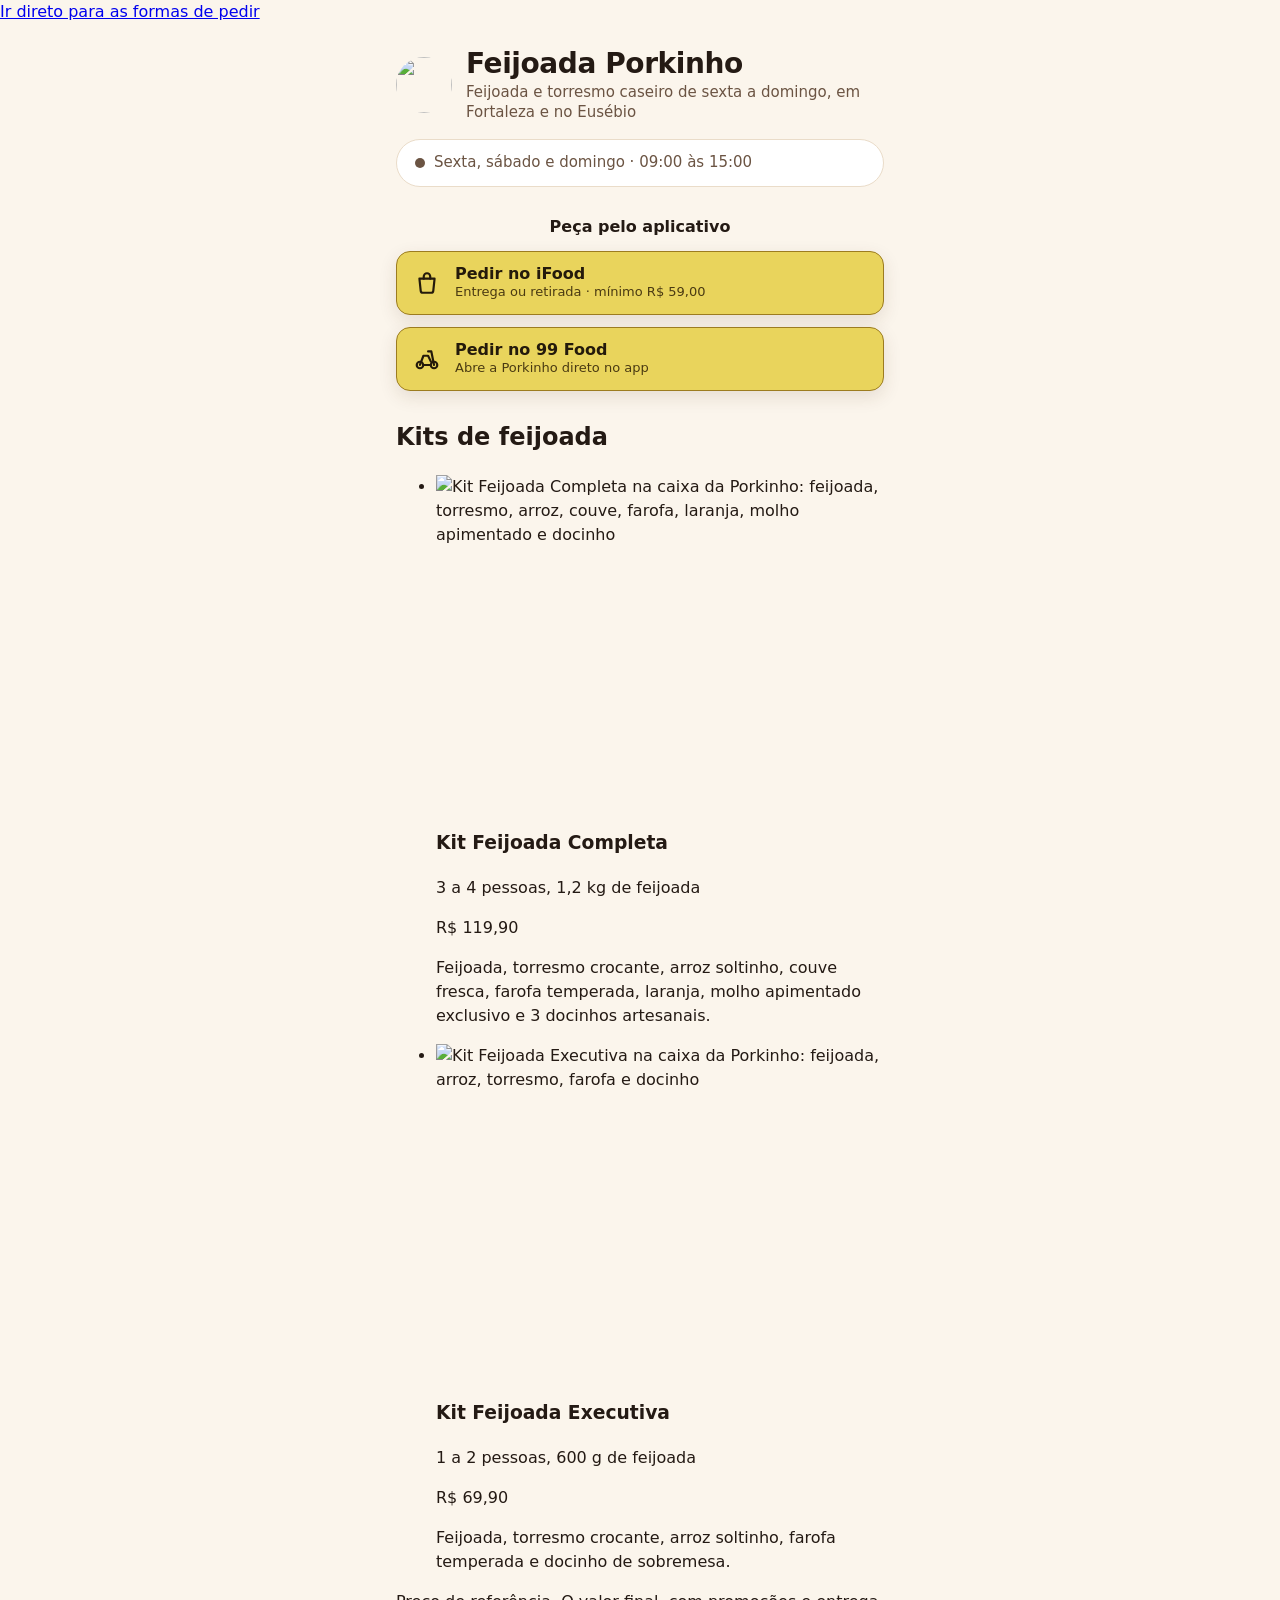
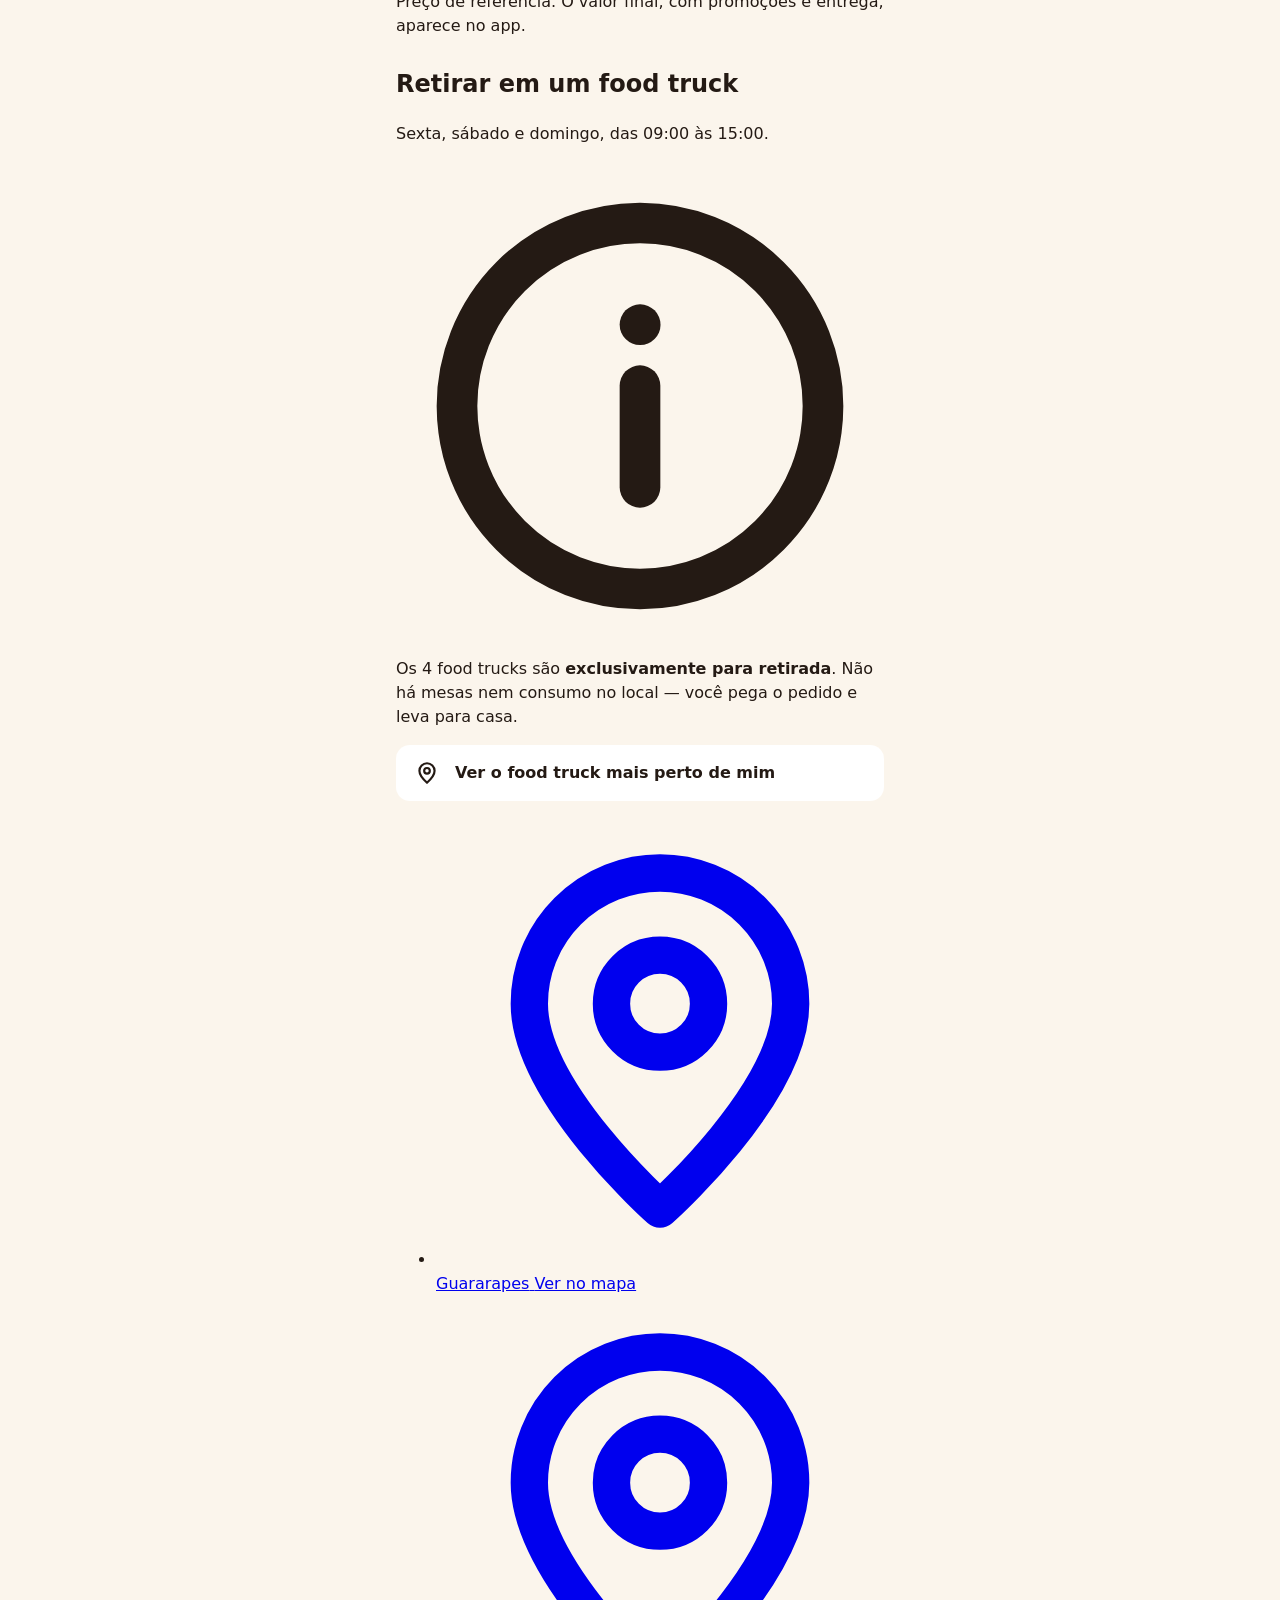
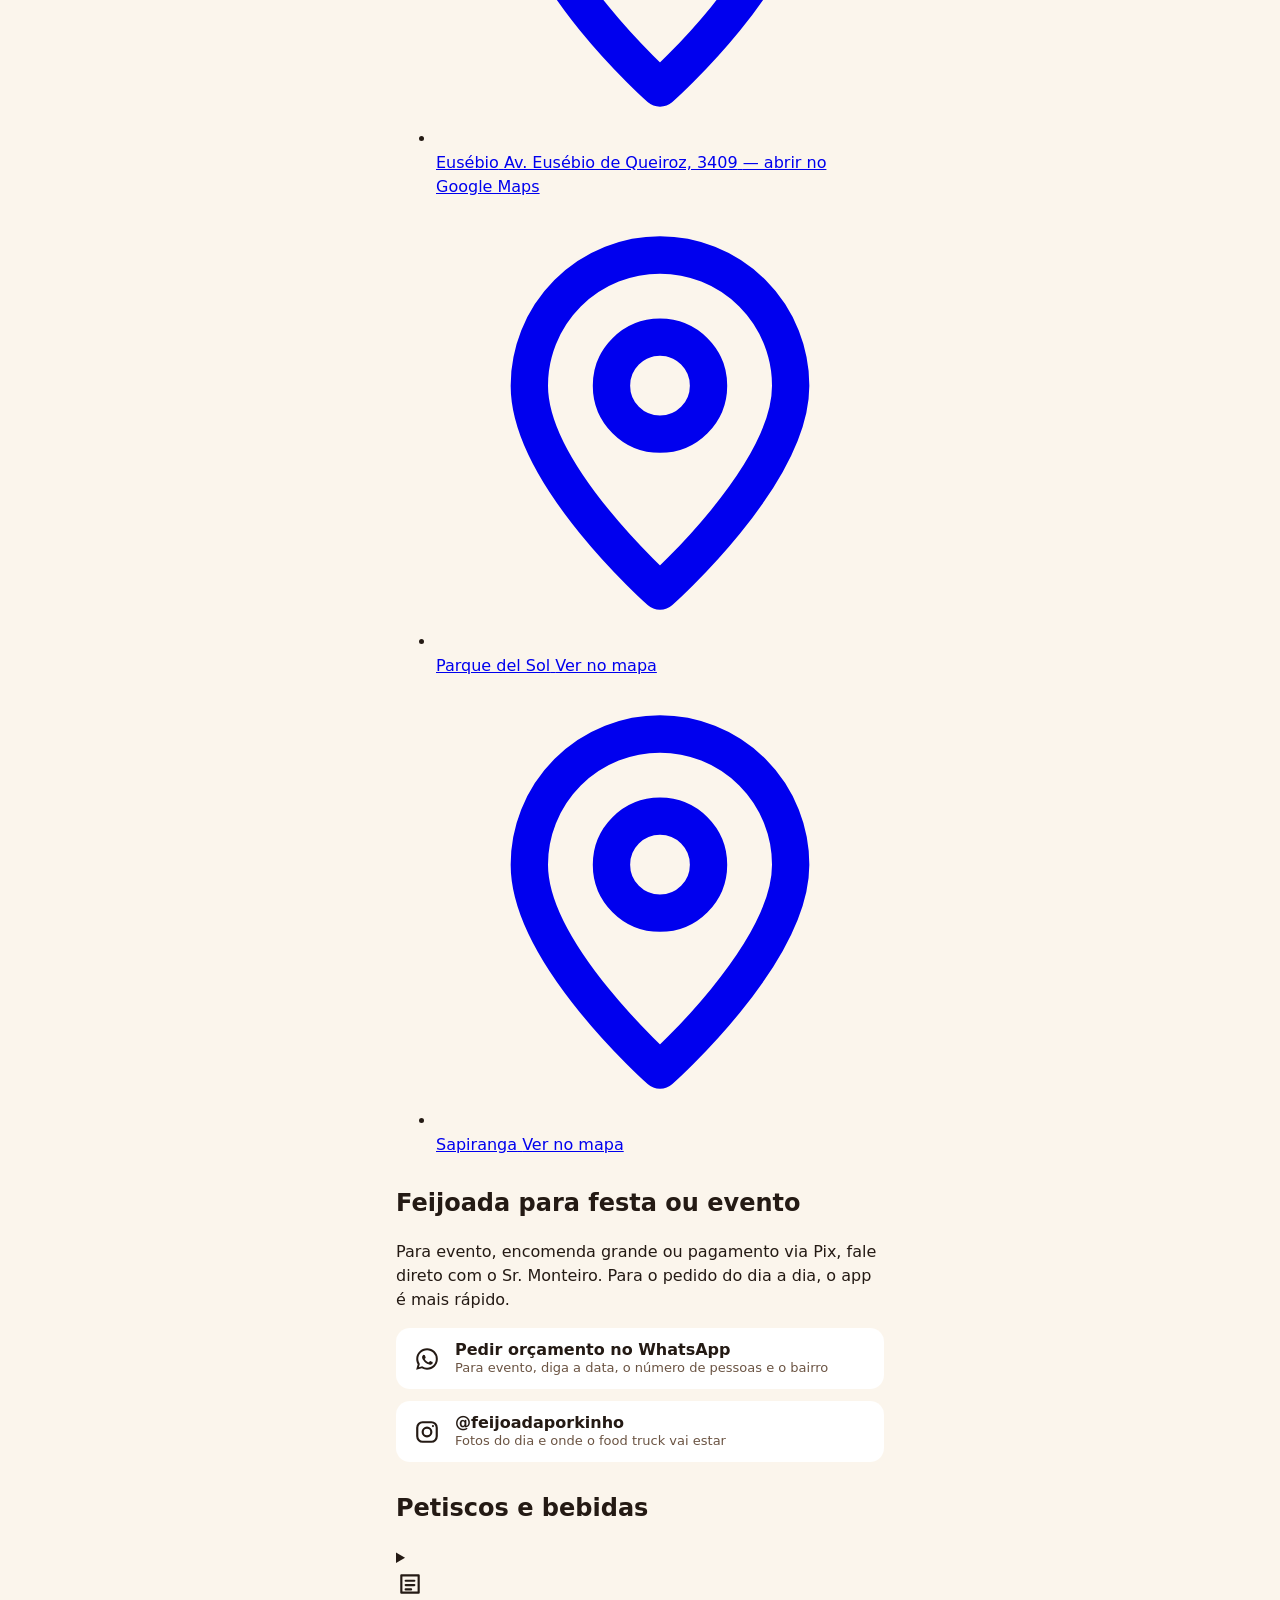
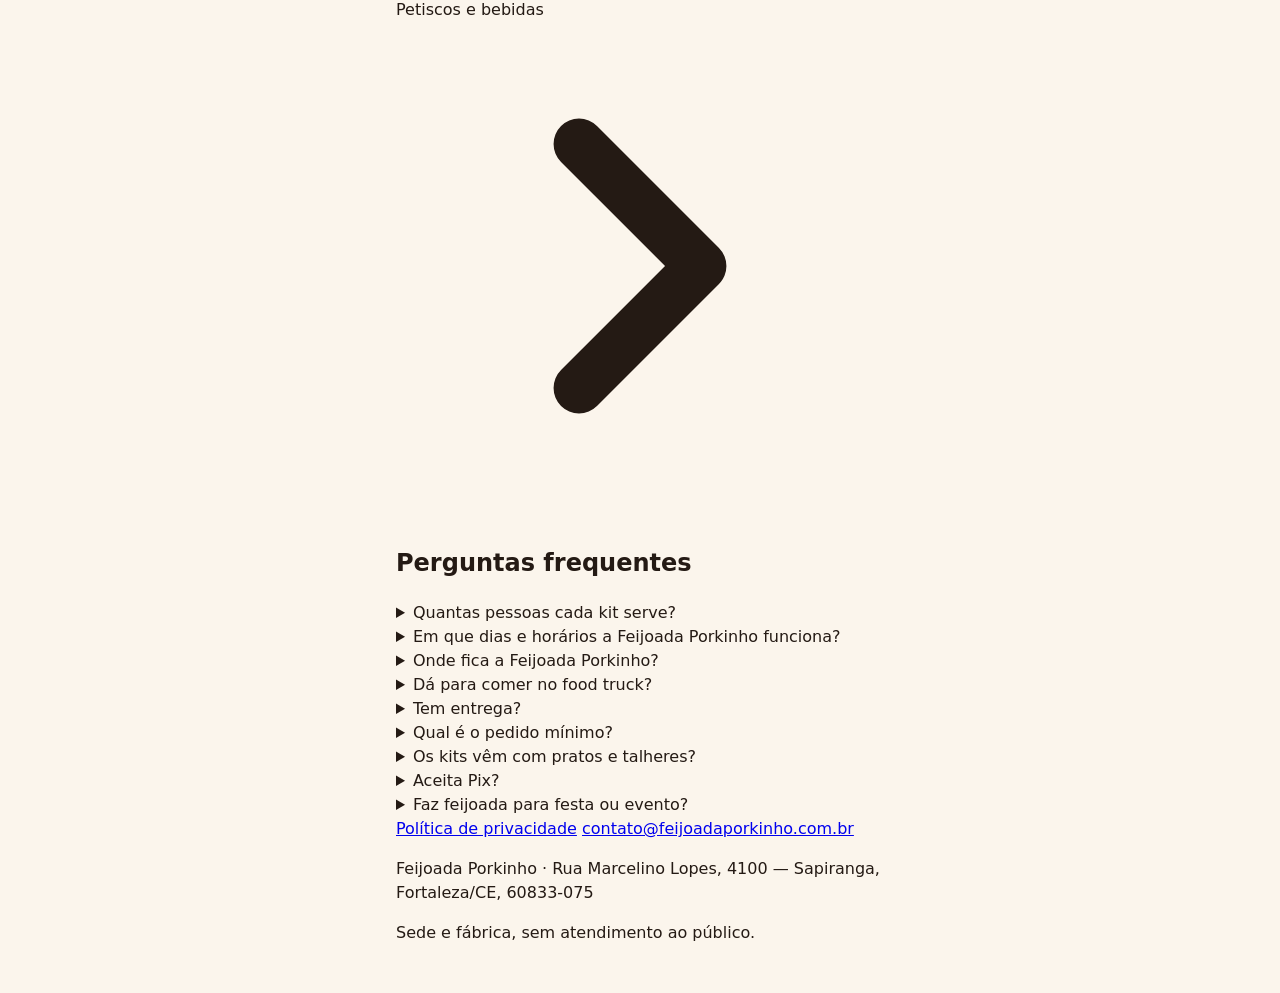
==== public/index.html @ 8faa8844 "Corrige os achados da auditoria de acessibilidade (WCAG 2.1 AA) Importantes - 4.1.3: o aviso da busc" ====
<!doctype html>
<html lang="pt-BR">
<head>
<meta charset="utf-8">
<meta name="viewport" content="width=device-width, initial-scale=1, viewport-fit=cover">
<title>Feijoada em Fortaleza e Eusébio | Feijoada Porkinho</title>
<meta name="description" content="Feijoada e torresmo caseiro de sexta a domingo em Fortaleza e no Eusébio. Kits para 1 a 4 pessoas no iFood e no 99 Food, ou para retirar em um dos 4 food trucks.">
<link rel="canonical" href="https://feijoadaporkinho.com.br/">
<meta name="theme-color" content="#1A120C" media="(prefers-color-scheme: dark)">
<meta name="theme-color" content="#FBF5EC" media="(prefers-color-scheme: light)">
<meta name="robots" content="index, follow, max-image-preview:large">

<meta property="og:type" content="website">
<meta property="og:site_name" content="Feijoada Porkinho">
<meta property="og:locale" content="pt_BR">
<meta property="og:url" content="https://feijoadaporkinho.com.br/">
<meta property="og:title" content="Feijoada Porkinho — feijoada e torresmo em Fortaleza">
<meta property="og:description" content="Peça no iFood ou no 99 Food, ou retire em um dos 4 food trucks. Sexta, sábado e domingo, das 09:00 às 15:00.">
<meta property="og:image" content="https://feijoadaporkinho.com.br/img/og-image.jpg?v=3">
<meta property="og:image:type" content="image/jpeg">
<meta property="og:image:width" content="1200">
<meta property="og:image:height" content="630">
<meta property="og:image:alt" content="Kit de feijoada completa da Feijoada Porkinho com torresmo, arroz, farofa e couve.">

<meta name="twitter:card" content="summary_large_image">
<meta name="twitter:title" content="Feijoada Porkinho — feijoada e torresmo em Fortaleza">
<meta name="twitter:description" content="Peça no iFood ou no 99 Food, ou retire em um dos 4 food trucks. Sexta, sábado e domingo, das 09:00 às 15:00.">
<meta name="twitter:image" content="https://feijoadaporkinho.com.br/img/og-image.jpg?v=3">
<meta name="twitter:image:alt" content="Kit de feijoada completa da Feijoada Porkinho.">

<link rel="icon" href="/favicon.ico?v=2" sizes="32x32">
<link rel="icon" href="/img/icon-192.png?v=2" type="image/png" sizes="192x192">
<link rel="apple-touch-icon" href="/img/apple-touch-icon.png?v=2">
<link rel="manifest" href="/site.webmanifest">

<link rel="preload" href="/fonts/outfit-latin-var.woff2?v=1" as="font" type="font/woff2" crossorigin>

<!-- CSS critico: tokens e primeira dobra. O resto vem em /css/style.css. -->
<style>
@font-face{font-family:'Outfit';src:url('/fonts/outfit-latin-var.woff2?v=1') format('woff2');font-weight:400 700;font-style:normal;font-display:swap;unicode-range:U+0000-00FF,U+0131,U+0152-0153,U+02BB-02BC,U+02C6,U+02DA,U+02DC,U+0304,U+0308,U+0329,U+2000-206F,U+20AC,U+2122,U+2191,U+2193,U+2212,U+2215,U+FEFF,U+FFFD}
:root{color-scheme:dark light;--fundo:#1A120C;--superficie:#2A1F18;--borda-suave:#3D2E23;--texto:#F5EDE3;--texto-2:#B8A594;--primaria:#E9D45C;--primaria-borda:transparent;--primaria-tinta:#241A0B;--primaria-apoio:#4A3A12;--raio:14px;--largura:520px;--sombra:0 6px 18px rgba(0,0,0,.38)}
@media(prefers-color-scheme:light){:root{--fundo:#FBF5EC;--superficie:#FFF;--borda-suave:#EADCC9;--texto:#241A14;--texto-2:#6B5443;--primaria-borda:#9C7C20;--sombra:0 6px 18px rgba(72,48,26,.12)}}
*,*::before,*::after{box-sizing:border-box}
body{margin:0;background:var(--fundo);color:var(--texto);font-family:'Outfit',system-ui,-apple-system,'Segoe UI',Roboto,sans-serif;font-size:16px;line-height:1.5;-webkit-font-smoothing:antialiased}
img{max-width:100%;height:auto;display:block}[hidden]{display:none!important}#btn-geo{display:none}html.js #btn-geo{display:flex}
.pagina{width:100%;max-width:var(--largura);margin:0 auto;padding:24px 16px calc(32px + env(safe-area-inset-bottom))}
.topo{display:grid;grid-template-columns:56px 1fr;column-gap:14px;align-items:center;text-align:left}.topo>picture{grid-row:1/span 2}.topo .status{grid-column:1/-1}
.topo__logo{width:56px;height:56px;margin:0;border-radius:50%;object-fit:contain}
.topo__titulo{margin:0;font-size:1.75rem;line-height:1.15;font-weight:700;letter-spacing:-.015em}
.topo__linha{margin:2px 0 0;color:var(--texto-2);font-size:.9375rem;line-height:1.35}
.status{display:flex;align-items:center;justify-content:flex-start;gap:9px;width:100%;margin:16px auto 0;padding:10px 18px;border:1px solid var(--borda-suave);border-radius:999px;background:var(--superficie);font-size:.9375rem;font-weight:700;text-align:left;min-height:48px}
.status--neutro{color:var(--texto-2);font-weight:400}
.status__ponto{width:10px;height:10px;flex:0 0 auto;border-radius:50%;background:var(--texto-2)}
.secao{margin-top:28px}
.cta-titulo{margin:0 0 12px;text-align:center;font-size:1rem;font-weight:700;color:var(--texto)}
.botao{display:flex;align-items:center;gap:14px;width:100%;min-height:56px;padding:11px 16px;margin-bottom:12px;border:1px solid transparent;border-radius:var(--raio);background:var(--superficie);color:var(--texto);font:inherit;text-align:left;text-decoration:none;cursor:pointer}
.botao__icone{flex:0 0 auto;width:28px;height:28px;display:grid;place-items:center}
.botao__icone svg{width:26px;height:26px;display:block}
.botao__texto{flex:1 1 auto;min-width:0}
.botao__rotulo{display:block;font-size:1rem;font-weight:700;line-height:1.25}
.botao__apoio{display:block;font-size:.8125rem;line-height:1.3;color:var(--texto-2)}
.botao--primario{background:var(--primaria);border-color:var(--primaria-borda);color:var(--primaria-tinta);box-shadow:var(--sombra);min-height:64px}.botao--primario .botao__apoio{color:var(--primaria-apoio)}
</style>
<link rel="stylesheet" href="/css/style.css?v=12">
<!-- Marca que ha JavaScript ANTES da primeira pintura. Sem isto, o botao
     de geolocalizacao so aparecia no DOMContentLoaded e empurrava a lista
     de pontos para baixo (layout shift). Liberado na CSP por hash, nao
     por 'unsafe-inline'. Mudou o script? recalcule o hash no README. -->
<script>document.documentElement.classList.add("js");</script>
</head>

<body>
<a class="pular" href="#comprar">Ir direto para as formas de pedir</a>

<div class="pagina">

  <header class="topo">
    <picture>
      <source srcset="/img/logo.webp?v=3" type="image/webp">
      <img class="topo__logo" src="/img/logo.png?v=3" width="56" height="56"
           alt="" fetchpriority="high" decoding="async">
    </picture>
    <h1 class="topo__titulo">Feijoada Porkinho</h1>
    <p class="topo__linha">Feijoada e torresmo caseiro de sexta a domingo, em Fortaleza e no Eusébio</p>

    <p class="status status--neutro" id="status" role="status" aria-live="polite">
      <span class="status__ponto" aria-hidden="true"></span>
      <span id="status-texto">Sexta, sábado e domingo · 09:00 às 15:00</span>
    </p>
  </header>

  <!-- 1. Marketplaces: os canais preferenciais. -->
  <main id="comprar" class="secao">
    <p class="cta-titulo" id="cta-titulo">Peça pelo aplicativo</p>

    <a class="botao botao--primario" href="/go/ifood"
       rel="nofollow noopener noreferrer">
      <span class="botao__icone" aria-hidden="true">
        <svg viewBox="0 0 24 24" fill="none" stroke="currentColor" stroke-width="2" stroke-linecap="round" stroke-linejoin="round"><path d="M5 8h14l-1.2 11.2A2 2 0 0 1 15.8 21H8.2a2 2 0 0 1-2-1.8L5 8Z"/><path d="M9 8V6a3 3 0 0 1 6 0v2"/></svg>
      </span>
      <span class="botao__texto">
        <span class="botao__rotulo">Pedir no iFood</span>
        <span class="botao__apoio">Entrega ou retirada · mínimo R$&nbsp;59,00</span>
      </span>
      <span class="botao__seta" aria-hidden="true">
        <svg viewBox="0 0 24 24" fill="none" stroke="currentColor" stroke-width="2.5" stroke-linecap="round" stroke-linejoin="round"><path d="m9 18 6-6-6-6"/></svg>
      </span>
    </a>

    <a class="botao botao--primario" href="/go/99food"
       rel="nofollow noopener noreferrer">
      <span class="botao__icone" aria-hidden="true">
        <svg viewBox="0 0 24 24" fill="none" stroke="currentColor" stroke-width="2" stroke-linecap="round" stroke-linejoin="round"><circle cx="5.5" cy="17.5" r="3"/><circle cx="18.5" cy="17.5" r="3"/><path d="M8.5 17.5h7"/><path d="m5.5 17.5 3.2-8.5H13l2.6 5.4"/><path d="M13 5h3l2.5 12.5"/></svg>
      </span>
      <span class="botao__texto">
        <span class="botao__rotulo">Pedir no 99 Food</span>
        <span class="botao__apoio">Abre a Porkinho direto no app</span>
      </span>
      <span class="botao__seta" aria-hidden="true">
        <svg viewBox="0 0 24 24" fill="none" stroke="currentColor" stroke-width="2.5" stroke-linecap="round" stroke-linejoin="round"><path d="m9 18 6-6-6-6"/></svg>
      </span>
    </a>

    <!-- Os kits sao o produto: ficam logo abaixo dos botoes dos apps, sempre
         visiveis. Precos de referencia — iguais no JSON-LD e no llms.txt
         (ver README). -->
    <section class="secao" id="kits" aria-labelledby="titulo-kits">
      <h2 class="secao__titulo" id="titulo-kits">Kits de feijoada</h2>
      <ul class="kits">
        <li class="kit">
          <picture>
            <source srcset="/img/kit-completa.webp?v=3" type="image/webp">
            <img class="kit__foto" src="/img/kit-completa.jpg?v=3" width="800" height="600"
                 alt="Kit Feijoada Completa na caixa da Porkinho: feijoada, torresmo, arroz, couve, farofa, laranja, molho apimentado e docinho"
                 decoding="async">
          </picture>
          <div class="kit__corpo">
            <h3 class="kit__nome">Kit Feijoada Completa</h3>
            <p class="kit__porcao">3 a 4 pessoas, 1,2 kg de feijoada</p>
            <p class="kit__preco">R$&nbsp;119,90</p>
            <p class="kit__descricao">Feijoada, torresmo crocante, arroz soltinho, couve fresca, farofa temperada, laranja, molho apimentado exclusivo e 3 docinhos artesanais.</p>
          </div>
        </li>
        <li class="kit">
          <picture>
            <source srcset="/img/kit-executiva.webp?v=3" type="image/webp">
            <img class="kit__foto" src="/img/kit-executiva.jpg?v=3" width="800" height="600"
                 alt="Kit Feijoada Executiva na caixa da Porkinho: feijoada, arroz, torresmo, farofa e docinho"
                 loading="lazy" decoding="async">
          </picture>
          <div class="kit__corpo">
            <h3 class="kit__nome">Kit Feijoada Executiva</h3>
            <p class="kit__porcao">1 a 2 pessoas, 600 g de feijoada</p>
            <p class="kit__preco">R$&nbsp;69,90</p>
            <p class="kit__descricao">Feijoada, torresmo crocante, arroz soltinho, farofa temperada e docinho de sobremesa.</p>
          </div>
        </li>
      </ul>
      <p class="kits__nota">Preço de referência. O valor final, com promoções e entrega, aparece no app.</p>
    </section>

    <!-- 2. Retirada nos food trucks. -->
    <section class="secao" aria-labelledby="titulo-retirada">
      <h2 class="secao__titulo" id="titulo-retirada">Retirar em um food truck</h2>
      <p class="secao__apoio">Sexta, sábado e domingo, das 09:00 às 15:00.</p>

      <p class="aviso-retirada">
        <svg viewBox="0 0 24 24" fill="none" stroke="currentColor" stroke-width="2" stroke-linecap="round" stroke-linejoin="round" aria-hidden="true"><circle cx="12" cy="12" r="9"/><path d="M12 11v5"/><path d="M12 8h.01"/></svg>
        <span>Os 4 food trucks são <strong>exclusivamente para retirada</strong>. Não há mesas nem consumo no local — você pega o pedido e leva para casa.</span>
      </p>

      <button type="button" class="botao botao--fantasma" id="btn-geo">
        <span class="botao__icone" aria-hidden="true">
          <svg viewBox="0 0 24 24" fill="none" stroke="currentColor" stroke-width="2" stroke-linecap="round" stroke-linejoin="round"><path d="M12 21s7-6.2 7-11a7 7 0 1 0-14 0c0 4.8 7 11 7 11Z"/><circle cx="12" cy="10" r="2.6"/></svg>
        </span>
        <span class="botao__texto"><span class="botao__rotulo" data-rotulo>Ver o food truck mais perto de mim</span></span>
      </button>
      <p class="geo-aviso" id="geo-aviso" role="status"></p>

      <ul class="pontos" id="pontos">
        <li data-ponto="guararapes" id="ponto-guararapes">
          <a class="ponto" href="/go/ponto/guararapes" rel="nofollow noopener noreferrer">
            <span class="ponto__pino" aria-hidden="true">
              <svg viewBox="0 0 24 24" fill="none" stroke="currentColor" stroke-width="2" stroke-linecap="round" stroke-linejoin="round"><path d="M12 21s7-6.2 7-11a7 7 0 1 0-14 0c0 4.8 7 11 7 11Z"/><circle cx="12" cy="10" r="2.6"/></svg>
            </span>
            <span class="ponto__corpo">
              <span class="ponto__nome">Guararapes</span>
              <span class="ponto__detalhe">Ver no mapa</span>
              <span class="ponto__distancia" data-distancia hidden></span>
            </span>
            <span class="selo" data-selo-proximo hidden>Mais perto</span>
          </a>
        </li>
        <li data-ponto="eusebio" id="ponto-eusebio">
          <a class="ponto" href="/go/ponto/eusebio" rel="nofollow noopener noreferrer">
            <span class="ponto__pino" aria-hidden="true">
              <svg viewBox="0 0 24 24" fill="none" stroke="currentColor" stroke-width="2" stroke-linecap="round" stroke-linejoin="round"><path d="M12 21s7-6.2 7-11a7 7 0 1 0-14 0c0 4.8 7 11 7 11Z"/><circle cx="12" cy="10" r="2.6"/></svg>
            </span>
            <span class="ponto__corpo">
              <span class="ponto__nome">Eusébio</span>
              <span class="ponto__detalhe">Av. Eusébio de Queiroz, 3409</span>
              <span class="ponto__distancia" data-distancia hidden></span>
              <span class="visualmente-oculto">— abrir no Google Maps</span>
            </span>
            <span class="selo" data-selo-proximo hidden>Mais perto</span>
          </a>
        </li>
        <li data-ponto="parque-del-sol" id="ponto-parque-del-sol">
          <a class="ponto" href="/go/ponto/parque-del-sol" rel="nofollow noopener noreferrer">
            <span class="ponto__pino" aria-hidden="true">
              <svg viewBox="0 0 24 24" fill="none" stroke="currentColor" stroke-width="2" stroke-linecap="round" stroke-linejoin="round"><path d="M12 21s7-6.2 7-11a7 7 0 1 0-14 0c0 4.8 7 11 7 11Z"/><circle cx="12" cy="10" r="2.6"/></svg>
            </span>
            <span class="ponto__corpo">
              <span class="ponto__nome">Parque del Sol</span>
              <span class="ponto__detalhe">Ver no mapa</span>
              <span class="ponto__distancia" data-distancia hidden></span>
            </span>
            <span class="selo" data-selo-proximo hidden>Mais perto</span>
          </a>
        </li>
        <li data-ponto="sapiranga" id="ponto-sapiranga">
          <a class="ponto" href="/go/ponto/sapiranga" rel="nofollow noopener noreferrer">
            <span class="ponto__pino" aria-hidden="true">
              <svg viewBox="0 0 24 24" fill="none" stroke="currentColor" stroke-width="2" stroke-linecap="round" stroke-linejoin="round"><path d="M12 21s7-6.2 7-11a7 7 0 1 0-14 0c0 4.8 7 11 7 11Z"/><circle cx="12" cy="10" r="2.6"/></svg>
            </span>
            <span class="ponto__corpo">
              <span class="ponto__nome">Sapiranga</span>
              <span class="ponto__detalhe">Ver no mapa</span>
              <span class="ponto__distancia" data-distancia hidden></span>
            </span>
            <span class="selo" data-selo-proximo hidden>Mais perto</span>
          </a>
        </li>
      </ul>
    </section>

    <!-- 3. WhatsApp: evento, encomenda grande ou Pix. A mensagem ja abre
         preenchida (ver o destino de /go/whatsapp no src/worker.js). -->
    <section class="secao" id="encomenda" aria-labelledby="titulo-whatsapp">
      <h2 class="secao__titulo" id="titulo-whatsapp">Feijoada para festa ou evento</h2>
      <p class="secao__apoio">Para evento, encomenda grande ou pagamento via Pix, fale direto com o Sr. Monteiro. Para o pedido do dia a dia, o app é mais rápido.</p>

      <a class="botao botao--secundario botao--whatsapp" href="/go/whatsapp"
         rel="nofollow noopener noreferrer">
        <span class="botao__icone" aria-hidden="true">
          <svg viewBox="0 0 24 24" fill="currentColor"><path d="M12.04 2c-5.5 0-9.96 4.46-9.96 9.96 0 1.76.46 3.48 1.34 5L2 22l5.17-1.35a9.94 9.94 0 0 0 4.87 1.26h.01c5.5 0 9.96-4.46 9.96-9.96 0-2.66-1.04-5.16-2.92-7.04A9.9 9.9 0 0 0 12.04 2Zm0 1.86c2.17 0 4.2.84 5.73 2.38a8.05 8.05 0 0 1 2.37 5.72c0 4.47-3.63 8.1-8.1 8.1a8.1 8.1 0 0 1-4.13-1.13l-.3-.18-3.07.8.82-2.99-.19-.31a8.06 8.06 0 0 1-1.24-4.29c0-4.47 3.64-8.1 8.11-8.1Zm-3.1 4.3c-.16 0-.42.06-.64.3-.22.24-.85.83-.85 2.02s.87 2.34 1 2.5c.12.17 1.68 2.66 4.12 3.62 2.03.8 2.45.64 2.89.6.44-.04 1.42-.58 1.62-1.14.2-.56.2-1.04.14-1.14-.06-.1-.22-.16-.46-.28-.24-.12-1.42-.7-1.64-.78-.22-.08-.38-.12-.54.12-.16.24-.62.78-.76.94-.14.16-.28.18-.52.06-.24-.12-1.01-.37-1.93-1.19-.71-.64-1.19-1.42-1.33-1.66-.14-.24-.01-.37.1-.49.11-.11.24-.28.36-.42.12-.14.16-.24.24-.4.08-.16.04-.3-.02-.42-.06-.12-.54-1.3-.74-1.78-.19-.46-.39-.4-.54-.41h-.46Z"/></svg>
        </span>
        <span class="botao__texto">
          <span class="botao__rotulo">Pedir orçamento no WhatsApp</span>
          <span class="botao__apoio">Para evento, diga a data, o número de pessoas e o bairro</span>
        </span>
        <span class="botao__seta" aria-hidden="true">
          <svg viewBox="0 0 24 24" fill="none" stroke="currentColor" stroke-width="2.5" stroke-linecap="round" stroke-linejoin="round"><path d="m9 18 6-6-6-6"/></svg>
        </span>
      </a>

      <a class="botao botao--secundario" href="/go/instagram"
         rel="nofollow noopener noreferrer">
        <span class="botao__icone" aria-hidden="true">
          <svg viewBox="0 0 24 24" fill="none" stroke="currentColor" stroke-width="2" stroke-linecap="round" stroke-linejoin="round"><rect x="3" y="3" width="18" height="18" rx="5"/><circle cx="12" cy="12" r="4"/><path d="M17.5 6.5h.01"/></svg>
        </span>
        <span class="botao__texto">
          <span class="botao__rotulo">@feijoadaporkinho</span>
          <span class="botao__apoio">Fotos do dia e onde o food truck vai estar</span>
        </span>
        <span class="botao__seta" aria-hidden="true">
          <svg viewBox="0 0 24 24" fill="none" stroke="currentColor" stroke-width="2.5" stroke-linecap="round" stroke-linejoin="round"><path d="m9 18 6-6-6-6"/></svg>
        </span>
      </a>
    </section>

    <!-- 4. Petiscos e bebidas. Recolhido no mobile, aberto no desktop via JS.
         Os kits ficam fora, na secao #kits. -->
    <section class="secao" aria-labelledby="titulo-cardapio">
      <h2 class="visualmente-oculto" id="titulo-cardapio">Petiscos e bebidas</h2>
      <details class="cardapio" id="cardapio">
        <summary class="cardapio__resumo">
          <span class="botao__icone" aria-hidden="true">
            <svg viewBox="0 0 24 24" fill="none" stroke="currentColor" stroke-width="2" stroke-linecap="round" stroke-linejoin="round"><path d="M4 4h16v16H4z"/><path d="M8 9h8"/><path d="M8 13h8"/><path d="M8 17h5"/></svg>
          </span>
          <span>Petiscos e bebidas</span>
          <span class="botao__seta" aria-hidden="true">
            <svg viewBox="0 0 24 24" fill="none" stroke="currentColor" stroke-width="2.5" stroke-linecap="round" stroke-linejoin="round"><path d="m9 18 6-6-6-6"/></svg>
          </span>
        </summary>

        <div class="cardapio__corpo">
          <ul class="itens">


            <li class="item">
              <div class="item__corpo">
                <div class="item__cabeca">
                  <span class="item__nome">Bolinha de Feijoada</span>
                  <span class="item__preco">R$&nbsp;24,90</span>
                </div>
                <span class="item__porcao">12 unidades</span>
                <p class="item__descricao">Petisco crocante por fora, recheado de feijoada.</p>
              </div>
            </li>

            <li class="item">
              <div class="item__corpo">
                <div class="item__cabeca">
                  <span class="item__nome">Porção de Torresmo Caseiro</span>
                  <span class="item__preco">R$&nbsp;14,90</span>
                </div>
                <span class="item__porcao">80 g</span>
                <p class="item__descricao">Frito até ficar sequinho.</p>
              </div>
            </li>

            <li class="item">
              <div class="item__corpo">
                <div class="item__cabeca">
                  <span class="item__nome">Coca-Cola garrafa</span>
                  <span class="item__preco">R$&nbsp;19,90</span>
                </div>
                <span class="item__porcao">2 litros</span>
              </div>
            </li>

            <li class="item">
              <div class="item__corpo">
                <div class="item__cabeca">
                  <span class="item__nome">Coca-Cola lata</span>
                  <span class="item__preco">R$&nbsp;8,90</span>
                </div>
                <span class="item__porcao">350 ml</span>
              </div>
            </li>
          </ul>

          <p class="nota">O valor final, com promoções e entrega, aparece no app.</p>
          <p class="nota">Os kits <strong>não acompanham pratos nem talheres descartáveis</strong>. Pedido mínimo no iFood: R$&nbsp;59,00.</p>

          <div class="cardapio__acoes">
            <a class="botao botao--primario" href="/go/ifood"
               rel="nofollow noopener noreferrer">
              <span class="botao__icone" aria-hidden="true">
                <svg viewBox="0 0 24 24" fill="none" stroke="currentColor" stroke-width="2" stroke-linecap="round" stroke-linejoin="round"><path d="M5 8h14l-1.2 11.2A2 2 0 0 1 15.8 21H8.2a2 2 0 0 1-2-1.8L5 8Z"/><path d="M9 8V6a3 3 0 0 1 6 0v2"/></svg>
              </span>
              <span class="botao__texto"><span class="botao__rotulo">Pedir no iFood</span></span>
              <span class="botao__seta" aria-hidden="true">
                <svg viewBox="0 0 24 24" fill="none" stroke="currentColor" stroke-width="2.5" stroke-linecap="round" stroke-linejoin="round"><path d="m9 18 6-6-6-6"/></svg>
              </span>
            </a>
            <a class="botao botao--primario" href="/go/99food"
               rel="nofollow noopener noreferrer">
              <span class="botao__icone" aria-hidden="true">
                <svg viewBox="0 0 24 24" fill="none" stroke="currentColor" stroke-width="2" stroke-linecap="round" stroke-linejoin="round"><circle cx="5.5" cy="17.5" r="3"/><circle cx="18.5" cy="17.5" r="3"/><path d="M8.5 17.5h7"/><path d="m5.5 17.5 3.2-8.5H13l2.6 5.4"/><path d="M13 5h3l2.5 12.5"/></svg>
              </span>
              <span class="botao__texto"><span class="botao__rotulo">Pedir no 99 Food</span></span>
              <span class="botao__seta" aria-hidden="true">
                <svg viewBox="0 0 24 24" fill="none" stroke="currentColor" stroke-width="2.5" stroke-linecap="round" stroke-linejoin="round"><path d="m9 18 6-6-6-6"/></svg>
              </span>
            </a>
          </div>
        </div>
      </details>
    </section>

    <!-- 5. Perguntas frequentes. O texto e o mesmo do FAQPage no JSON-LD:
         mudou aqui, mude la (ver README). -->
    <section class="secao" id="perguntas" aria-labelledby="titulo-perguntas">
      <h2 class="secao__titulo" id="titulo-perguntas">Perguntas frequentes</h2>
      <div class="perguntas">
        <details class="pergunta">
          <summary class="pergunta__titulo">Quantas pessoas cada kit serve?</summary>
          <p class="pergunta__resposta">O Kit Feijoada Executiva, com 600 g de feijoada, serve de 1 a 2 pessoas. O Kit Feijoada Completa, com 1,2 kg, serve de 3 a 4 pessoas.</p>
        </details>
        <details class="pergunta">
          <summary class="pergunta__titulo">Em que dias e horários a Feijoada Porkinho funciona?</summary>
          <p class="pergunta__resposta">Sexta, sábado e domingo, das 09:00 às 15:00, no horário de Fortaleza. Os pedidos pelo iFood e pelo 99 Food e a retirada nos food trucks seguem esse horário.</p>
        </details>
        <details class="pergunta">
          <summary class="pergunta__titulo">Onde fica a Feijoada Porkinho?</summary>
          <p class="pergunta__resposta">São 4 food trucks de retirada: Guararapes, Parque del Sol e Sapiranga, em Fortaleza, e Av. Eusébio de Queiroz, 3409, no Eusébio. O endereço da Rua Marcelino Lopes é da fábrica e não atende ao público.</p>
        </details>
        <details class="pergunta">
          <summary class="pergunta__titulo">Dá para comer no food truck?</summary>
          <p class="pergunta__resposta">Não. Os food trucks são exclusivamente para retirada: não há mesas nem consumo no local.</p>
        </details>
        <details class="pergunta">
          <summary class="pergunta__titulo">Tem entrega?</summary>
          <p class="pergunta__resposta">Sim, pelo iFood e pelo 99 Food. A área e a taxa de entrega aparecem no app, de acordo com o seu endereço.</p>
        </details>
        <details class="pergunta">
          <summary class="pergunta__titulo">Qual é o pedido mínimo?</summary>
          <p class="pergunta__resposta">R$&nbsp;59,00 no iFood.</p>
        </details>
        <details class="pergunta">
          <summary class="pergunta__titulo">Os kits vêm com pratos e talheres?</summary>
          <p class="pergunta__resposta">Não. Os kits não acompanham pratos nem talheres descartáveis.</p>
        </details>
        <details class="pergunta">
          <summary class="pergunta__titulo">Aceita Pix?</summary>
          <p class="pergunta__resposta">Sim, nos pedidos combinados pelo WhatsApp com o Sr. Monteiro. No iFood e no 99 Food, o pagamento é feito pelo próprio app.</p>
        </details>
        <details class="pergunta">
          <summary class="pergunta__titulo">Faz feijoada para festa ou evento?</summary>
          <p class="pergunta__resposta">Sim. Para evento ou encomenda grande, chame no WhatsApp informando a data, o número de pessoas e o bairro.</p>
        </details>
      </div>
    </section>
  </main>

  <!-- Barra fixa de pedido. Aparece so depois que os botoes do topo saem
       da tela (app.js, prepararBarra), para quem decidiu pelo kit nao ter
       de rolar de volta. Sem JavaScript ela nunca aparece. ?de=barra separa
       estes cliques no relatorio, sem mudar a rota. -->
  <nav class="barra-pedido" id="barra-pedido" aria-label="Pedir pelo aplicativo" hidden>
    <a class="barra-pedido__botao" href="/go/ifood?de=barra" rel="nofollow noopener noreferrer">Pedir no iFood</a>
    <a class="barra-pedido__botao" href="/go/99food?de=barra" rel="nofollow noopener noreferrer">Pedir no 99 Food</a>
  </nav>

  <footer class="rodape">
    <nav class="rodape__links" aria-label="Links do rodapé">
      <a href="/politica-de-privacidade.html">Política de privacidade</a>
      <!-- email_off / email_on: marcadores que a Cloudflare respeita. Sem eles, a
     "Email Address Obfuscation" (Scrape Shield) troca o endereco por um link
     /cdn-cgi/l/email-protection e pelo texto "[email protected]", que so volta
     a ser legivel com JavaScript. Sem JS o contato da LGPD ficava ilegivel. -->
      <!--email_off--><a href="mailto:contato@feijoadaporkinho.com.br">contato@feijoadaporkinho.com.br</a><!--email_on-->
    </nav>
    <p>Feijoada Porkinho · Rua Marcelino Lopes, 4100 — Sapiranga, Fortaleza/CE, 60833-075</p>
    <p>Sede e fábrica, sem atendimento ao público.</p>
  </footer>
</div>

<script type="application/ld+json">
{
  "@context": "https://schema.org",
  "@graph": [
    {
      "@type": "WebSite",
      "@id": "https://feijoadaporkinho.com.br/#site",
      "url": "https://feijoadaporkinho.com.br/",
      "name": "Feijoada Porkinho",
      "inLanguage": "pt-BR",
      "publisher": {
        "@id": "https://feijoadaporkinho.com.br/#empresa"
      }
    },
    {
      "@type": "Organization",
      "@id": "https://feijoadaporkinho.com.br/#empresa",
      "name": "Feijoada Porkinho",
      "description": "Feijoada e torresmo caseiro de sexta a domingo em Fortaleza e no Eusébio (CE). Pedido pelo iFood e pelo 99 Food ou retirada em um dos 4 food trucks.",
      "url": "https://feijoadaporkinho.com.br/",
      "logo": "https://feijoadaporkinho.com.br/img/icon-512.png?v=2",
      "image": "https://feijoadaporkinho.com.br/img/og-image.jpg?v=3",
      "telephone": "+5585985900985",
      "email": "contato@feijoadaporkinho.com.br",
      "address": {
        "@type": "PostalAddress",
        "streetAddress": "Rua Marcelino Lopes, 4100",
        "addressLocality": "Fortaleza",
        "addressRegion": "CE",
        "postalCode": "60833-075",
        "addressCountry": "BR",
        "description": "Sede e fábrica. Não atende ao público."
      },
      "areaServed": [
        {
          "@type": "City",
          "name": "Fortaleza"
        },
        {
          "@type": "City",
          "name": "Eusébio"
        }
      ],
      "sameAs": [
        "https://instagram.com/feijoadaporkinho",
        "https://www.ifood.com.br/delivery/fortaleza-ce/feijoada-porkinho-sapiranga-coite/e4f431c8-ba2c-4a49-bd00-99dbea2c594e?utm_medium=share",
        "https://oia.99app.com/dlp9/0DRh5f"
      ],
      "subOrganization": [
        {
          "@id": "https://feijoadaporkinho.com.br/#ponto-guararapes"
        },
        {
          "@id": "https://feijoadaporkinho.com.br/#ponto-eusebio"
        },
        {
          "@id": "https://feijoadaporkinho.com.br/#ponto-parque-del-sol"
        },
        {
          "@id": "https://feijoadaporkinho.com.br/#ponto-sapiranga"
        }
      ],
      "potentialAction": [
        {
          "@type": "OrderAction",
          "name": "Pedir no iFood",
          "target": {
            "@type": "EntryPoint",
            "urlTemplate": "https://www.ifood.com.br/delivery/fortaleza-ce/feijoada-porkinho-sapiranga-coite/e4f431c8-ba2c-4a49-bd00-99dbea2c594e?utm_medium=share",
            "actionPlatform": [
              "http://schema.org/DesktopWebPlatform",
              "http://schema.org/MobileWebPlatform"
            ]
          }
        },
        {
          "@type": "OrderAction",
          "name": "Pedir no 99 Food",
          "target": {
            "@type": "EntryPoint",
            "urlTemplate": "https://oia.99app.com/dlp9/0DRh5f",
            "actionPlatform": [
              "http://schema.org/MobileWebPlatform"
            ]
          }
        }
      ]
    },
    {
      "@type": "FoodEstablishment",
      "@id": "https://feijoadaporkinho.com.br/#ponto-guararapes",
      "name": "Feijoada Porkinho — Guararapes",
      "description": "Food truck da Feijoada Porkinho, exclusivamente para retirada: não há mesas nem consumo no local.",
      "url": "https://feijoadaporkinho.com.br/#ponto-guararapes",
      "hasMap": "https://maps.app.goo.gl/XhSkyXLL1qfAMEk8A",
      "image": "https://feijoadaporkinho.com.br/img/og-image.jpg?v=3",
      "telephone": "+5585985900985",
      "servesCuisine": [
        "Brasileira",
        "Feijoada"
      ],
      "priceRange": "R$$",
      "currenciesAccepted": "BRL",
      "geo": {
        "@type": "GeoCoordinates",
        "latitude": -3.765045,
        "longitude": -38.487662
      },
      "address": {
        "@type": "PostalAddress",
        "addressLocality": "Fortaleza",
        "addressRegion": "CE",
        "addressCountry": "BR"
      },
      "openingHoursSpecification": [
        {
          "@type": "OpeningHoursSpecification",
          "dayOfWeek": [
            "Friday",
            "Saturday",
            "Sunday"
          ],
          "opens": "09:00",
          "closes": "15:00"
        }
      ],
      "parentOrganization": {
        "@id": "https://feijoadaporkinho.com.br/#empresa"
      },
      "hasMenu": {
        "@id": "https://feijoadaporkinho.com.br/#cardapio"
      },
      "acceptsReservations": false
    },
    {
      "@type": "FoodEstablishment",
      "@id": "https://feijoadaporkinho.com.br/#ponto-eusebio",
      "name": "Feijoada Porkinho — Eusébio",
      "description": "Food truck da Feijoada Porkinho, exclusivamente para retirada: não há mesas nem consumo no local.",
      "url": "https://feijoadaporkinho.com.br/#ponto-eusebio",
      "hasMap": "https://goo.gl/maps/rtKKp78Pbua8ryKr8",
      "image": "https://feijoadaporkinho.com.br/img/og-image.jpg?v=3",
      "telephone": "+5585985900985",
      "servesCuisine": [
        "Brasileira",
        "Feijoada"
      ],
      "priceRange": "R$$",
      "currenciesAccepted": "BRL",
      "geo": {
        "@type": "GeoCoordinates",
        "latitude": -3.882846,
        "longitude": -38.459273
      },
      "address": {
        "@type": "PostalAddress",
        "streetAddress": "Av. Eusébio de Queiroz, 3409",
        "addressLocality": "Eusébio",
        "addressRegion": "CE",
        "addressCountry": "BR"
      },
      "openingHoursSpecification": [
        {
          "@type": "OpeningHoursSpecification",
          "dayOfWeek": [
            "Friday",
            "Saturday",
            "Sunday"
          ],
          "opens": "09:00",
          "closes": "15:00"
        }
      ],
      "parentOrganization": {
        "@id": "https://feijoadaporkinho.com.br/#empresa"
      },
      "hasMenu": {
        "@id": "https://feijoadaporkinho.com.br/#cardapio"
      },
      "acceptsReservations": false
    },
    {
      "@type": "FoodEstablishment",
      "@id": "https://feijoadaporkinho.com.br/#ponto-parque-del-sol",
      "name": "Feijoada Porkinho — Parque del Sol",
      "description": "Food truck da Feijoada Porkinho, exclusivamente para retirada: não há mesas nem consumo no local.",
      "url": "https://feijoadaporkinho.com.br/#ponto-parque-del-sol",
      "hasMap": "https://goo.gl/maps/Dm4Ts9Kn9oQHNPrBA",
      "image": "https://feijoadaporkinho.com.br/img/og-image.jpg?v=3",
      "telephone": "+5585985900985",
      "servesCuisine": [
        "Brasileira",
        "Feijoada"
      ],
      "priceRange": "R$$",
      "currenciesAccepted": "BRL",
      "geo": {
        "@type": "GeoCoordinates",
        "latitude": -3.804495,
        "longitude": -38.498675
      },
      "address": {
        "@type": "PostalAddress",
        "addressLocality": "Fortaleza",
        "addressRegion": "CE",
        "addressCountry": "BR"
      },
      "openingHoursSpecification": [
        {
          "@type": "OpeningHoursSpecification",
          "dayOfWeek": [
            "Friday",
            "Saturday",
            "Sunday"
          ],
          "opens": "09:00",
          "closes": "15:00"
        }
      ],
      "parentOrganization": {
        "@id": "https://feijoadaporkinho.com.br/#empresa"
      },
      "hasMenu": {
        "@id": "https://feijoadaporkinho.com.br/#cardapio"
      },
      "acceptsReservations": false
    },
    {
      "@type": "FoodEstablishment",
      "@id": "https://feijoadaporkinho.com.br/#ponto-sapiranga",
      "name": "Feijoada Porkinho — Sapiranga",
      "description": "Food truck da Feijoada Porkinho, exclusivamente para retirada: não há mesas nem consumo no local.",
      "url": "https://feijoadaporkinho.com.br/#ponto-sapiranga",
      "hasMap": "https://goo.gl/maps/FM5NELs2QDhqmfeTA",
      "image": "https://feijoadaporkinho.com.br/img/og-image.jpg?v=3",
      "telephone": "+5585985900985",
      "servesCuisine": [
        "Brasileira",
        "Feijoada"
      ],
      "priceRange": "R$$",
      "currenciesAccepted": "BRL",
      "geo": {
        "@type": "GeoCoordinates",
        "latitude": -3.787895,
        "longitude": -38.463066
      },
      "address": {
        "@type": "PostalAddress",
        "addressLocality": "Fortaleza",
        "addressRegion": "CE",
        "addressCountry": "BR"
      },
      "openingHoursSpecification": [
        {
          "@type": "OpeningHoursSpecification",
          "dayOfWeek": [
            "Friday",
            "Saturday",
            "Sunday"
          ],
          "opens": "09:00",
          "closes": "15:00"
        }
      ],
      "parentOrganization": {
        "@id": "https://feijoadaporkinho.com.br/#empresa"
      },
      "hasMenu": {
        "@id": "https://feijoadaporkinho.com.br/#cardapio"
      },
      "acceptsReservations": false
    },
    {
      "@type": "Menu",
      "@id": "https://feijoadaporkinho.com.br/#cardapio",
      "url": "https://feijoadaporkinho.com.br/#kits",
      "name": "Cardápio Feijoada Porkinho",
      "inLanguage": "pt-BR",
      "hasMenuSection": [
        {
          "@type": "MenuSection",
          "name": "Kits de feijoada",
          "hasMenuItem": [
            {
              "@type": "MenuItem",
              "name": "Kit Feijoada Executiva",
              "description": "600 g de feijoada, torresmo crocante, arroz soltinho, farofa temperada e docinho de sobremesa. Serve 1 a 2 pessoas.",
              "offers": {
                "@type": "Offer",
                "price": "69.90",
                "priceCurrency": "BRL"
              },
              "image": "https://feijoadaporkinho.com.br/img/kit-executiva.jpg?v=3"
            },
            {
              "@type": "MenuItem",
              "name": "Kit Feijoada Completa",
              "description": "1,2 kg de feijoada, torresmo crocante, arroz soltinho, couve fresca, farofa temperada, laranja, molho apimentado exclusivo e 3 docinhos artesanais. Serve 3 a 4 pessoas.",
              "offers": {
                "@type": "Offer",
                "price": "119.90",
                "priceCurrency": "BRL"
              },
              "image": "https://feijoadaporkinho.com.br/img/kit-completa.jpg?v=3"
            }
          ]
        },
        {
          "@type": "MenuSection",
          "name": "Petiscos",
          "hasMenuItem": [
            {
              "@type": "MenuItem",
              "name": "Bolinha de Feijoada (12 unidades)",
              "description": "Petisco crocante por fora, recheado de feijoada.",
              "offers": {
                "@type": "Offer",
                "price": "24.90",
                "priceCurrency": "BRL"
              }
            },
            {
              "@type": "MenuItem",
              "name": "Porção de Torresmo Caseiro (80 g)",
              "description": "Frito até ficar sequinho.",
              "offers": {
                "@type": "Offer",
                "price": "14.90",
                "priceCurrency": "BRL"
              }
            }
          ]
        },
        {
          "@type": "MenuSection",
          "name": "Bebidas",
          "hasMenuItem": [
            {
              "@type": "MenuItem",
              "name": "Coca-Cola garrafa 2 L",
              "offers": {
                "@type": "Offer",
                "price": "19.90",
                "priceCurrency": "BRL"
              }
            },
            {
              "@type": "MenuItem",
              "name": "Coca-Cola lata 350 ml",
              "offers": {
                "@type": "Offer",
                "price": "8.90",
                "priceCurrency": "BRL"
              }
            }
          ]
        }
      ]
    },
    {
      "@type": "FAQPage",
      "@id": "https://feijoadaporkinho.com.br/#perguntas",
      "url": "https://feijoadaporkinho.com.br/#perguntas",
      "inLanguage": "pt-BR",
      "mainEntity": [
        {
          "@type": "Question",
          "name": "Quantas pessoas cada kit serve?",
          "acceptedAnswer": {
            "@type": "Answer",
            "text": "O Kit Feijoada Executiva, com 600 g de feijoada, serve de 1 a 2 pessoas. O Kit Feijoada Completa, com 1,2 kg, serve de 3 a 4 pessoas."
          }
        },
        {
          "@type": "Question",
          "name": "Em que dias e horários a Feijoada Porkinho funciona?",
          "acceptedAnswer": {
            "@type": "Answer",
            "text": "Sexta, sábado e domingo, das 09:00 às 15:00, no horário de Fortaleza. Os pedidos pelo iFood e pelo 99 Food e a retirada nos food trucks seguem esse horário."
          }
        },
        {
          "@type": "Question",
          "name": "Onde fica a Feijoada Porkinho?",
          "acceptedAnswer": {
            "@type": "Answer",
            "text": "São 4 food trucks de retirada: Guararapes, Parque del Sol e Sapiranga, em Fortaleza, e Av. Eusébio de Queiroz, 3409, no Eusébio. O endereço da Rua Marcelino Lopes é da fábrica e não atende ao público."
          }
        },
        {
          "@type": "Question",
          "name": "Dá para comer no food truck?",
          "acceptedAnswer": {
            "@type": "Answer",
            "text": "Não. Os food trucks são exclusivamente para retirada: não há mesas nem consumo no local."
          }
        },
        {
          "@type": "Question",
          "name": "Tem entrega?",
          "acceptedAnswer": {
            "@type": "Answer",
            "text": "Sim, pelo iFood e pelo 99 Food. A área e a taxa de entrega aparecem no app, de acordo com o seu endereço."
          }
        },
        {
          "@type": "Question",
          "name": "Qual é o pedido mínimo?",
          "acceptedAnswer": {
            "@type": "Answer",
            "text": "R$ 59,00 no iFood."
          }
        },
        {
          "@type": "Question",
          "name": "Os kits vêm com pratos e talheres?",
          "acceptedAnswer": {
            "@type": "Answer",
            "text": "Não. Os kits não acompanham pratos nem talheres descartáveis."
          }
        },
        {
          "@type": "Question",
          "name": "Aceita Pix?",
          "acceptedAnswer": {
            "@type": "Answer",
            "text": "Sim, nos pedidos combinados pelo WhatsApp com o Sr. Monteiro. No iFood e no 99 Food, o pagamento é feito pelo próprio app."
          }
        },
        {
          "@type": "Question",
          "name": "Faz feijoada para festa ou evento?",
          "acceptedAnswer": {
            "@type": "Answer",
            "text": "Sim. Para evento ou encomenda grande, chame no WhatsApp informando a data, o número de pessoas e o bairro."
          }
        }
      ]
    }
  ]
}
</script>

<script src="/js/app.js?v=8" defer></script>

<!-- Cloudflare Web Analytics: sem cookie, agregado. Token no README. -->
<script defer src="https://static.cloudflareinsights.com/beacon.min.js" data-cf-beacon='{"token": "8e8b0d44a40e4c05b79d54e70756893f"}'></script>
</body>
</html>
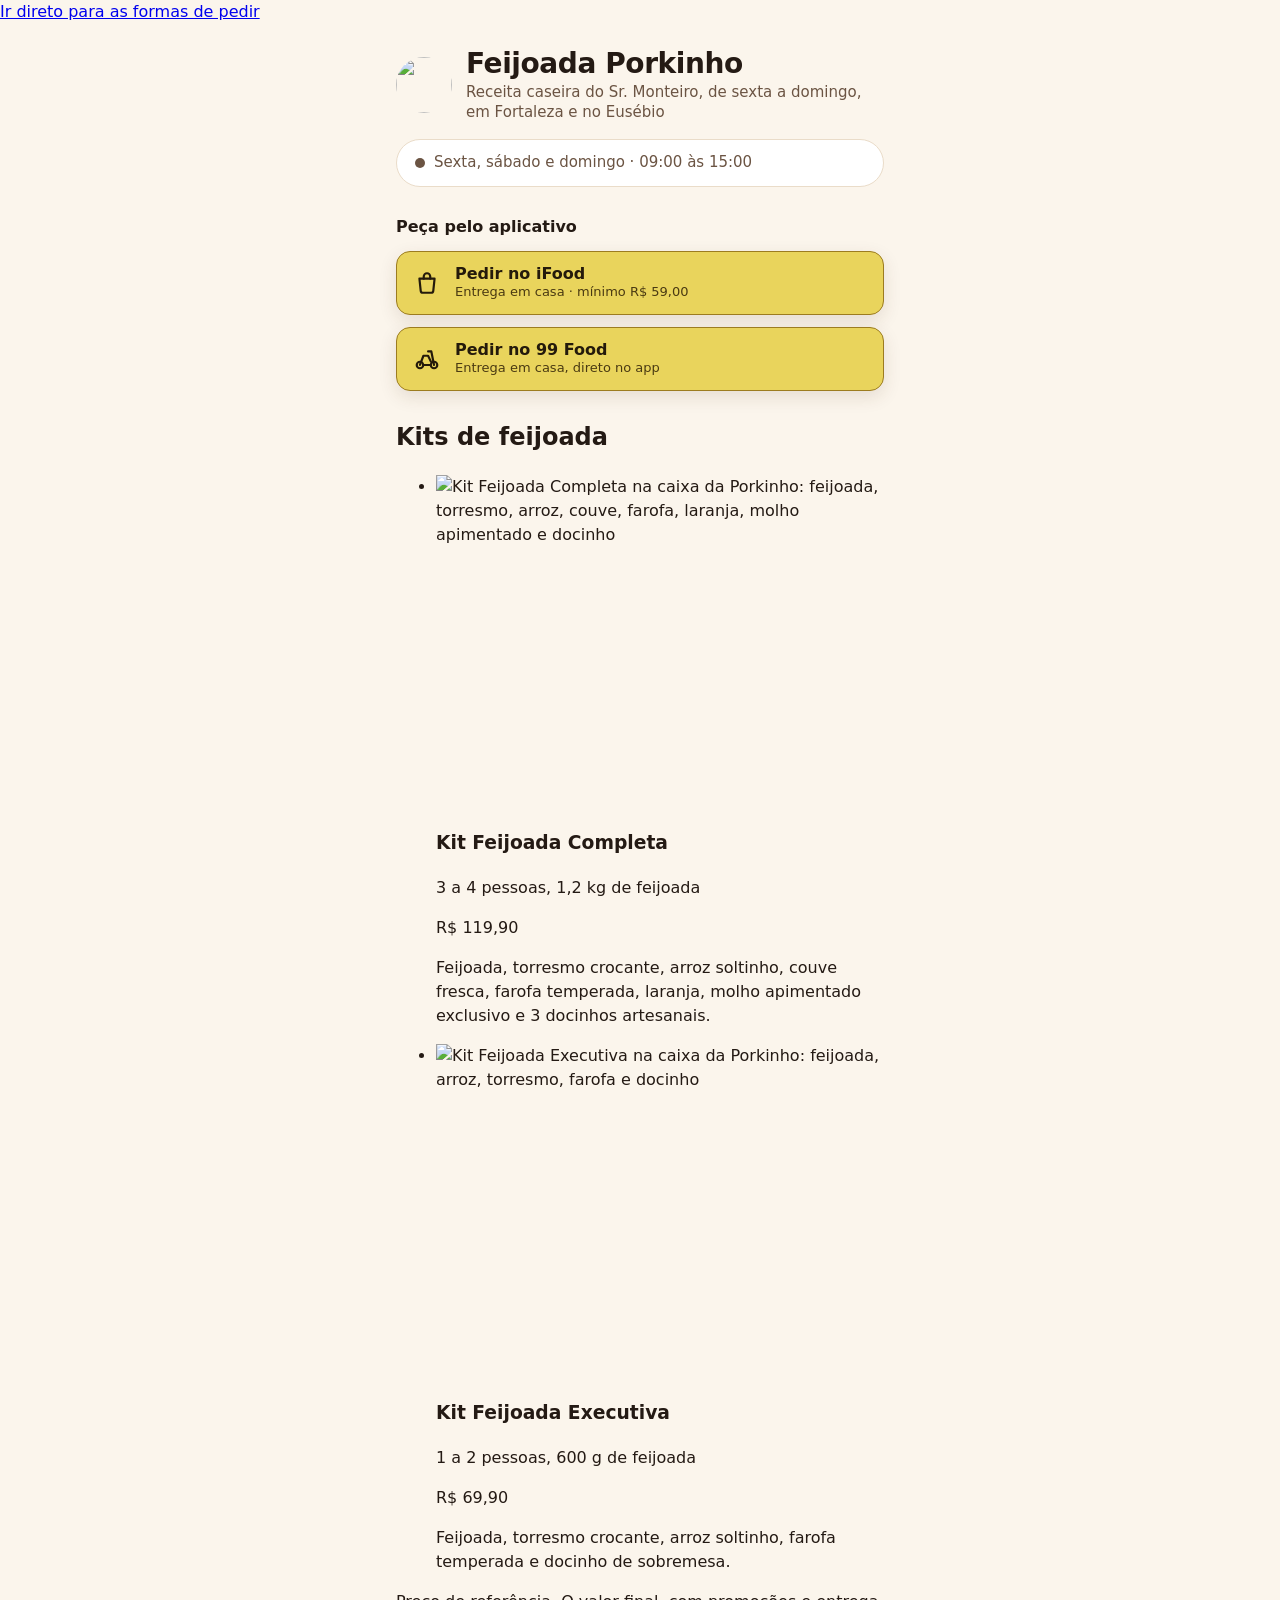
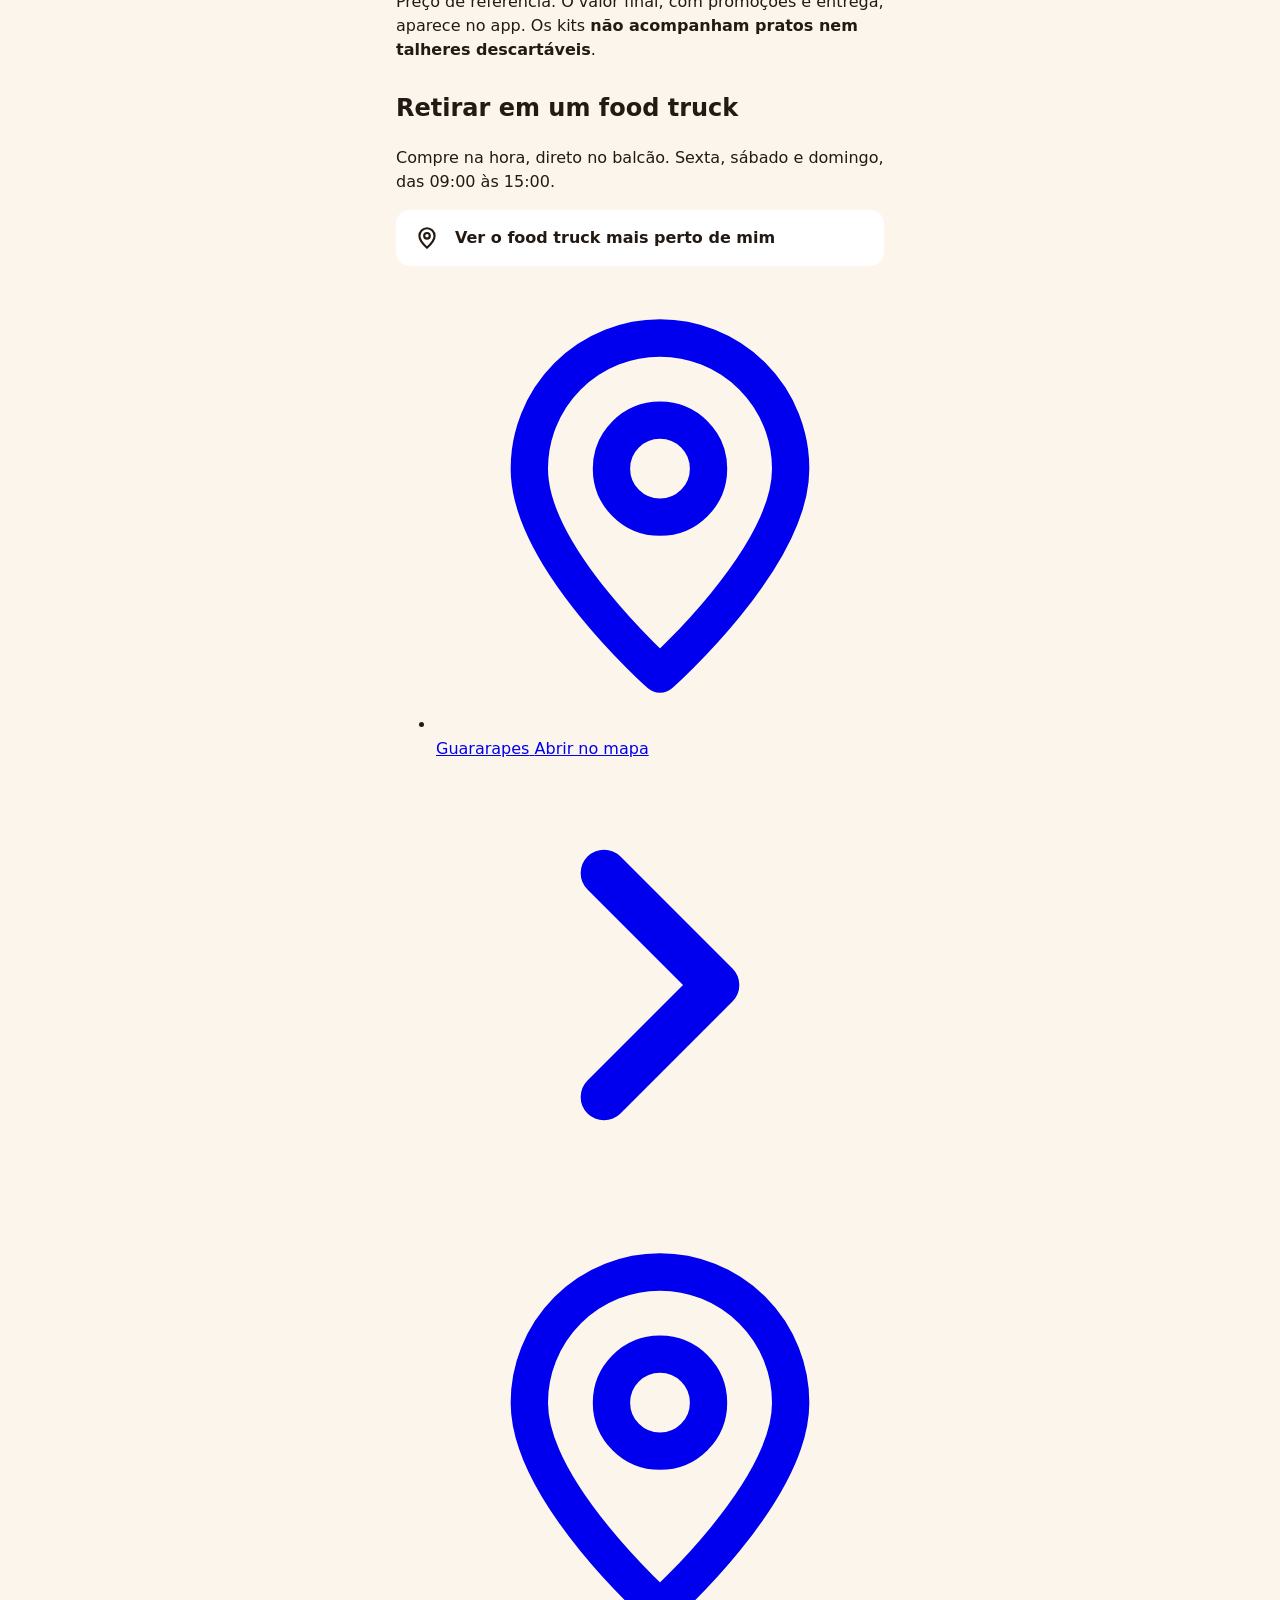
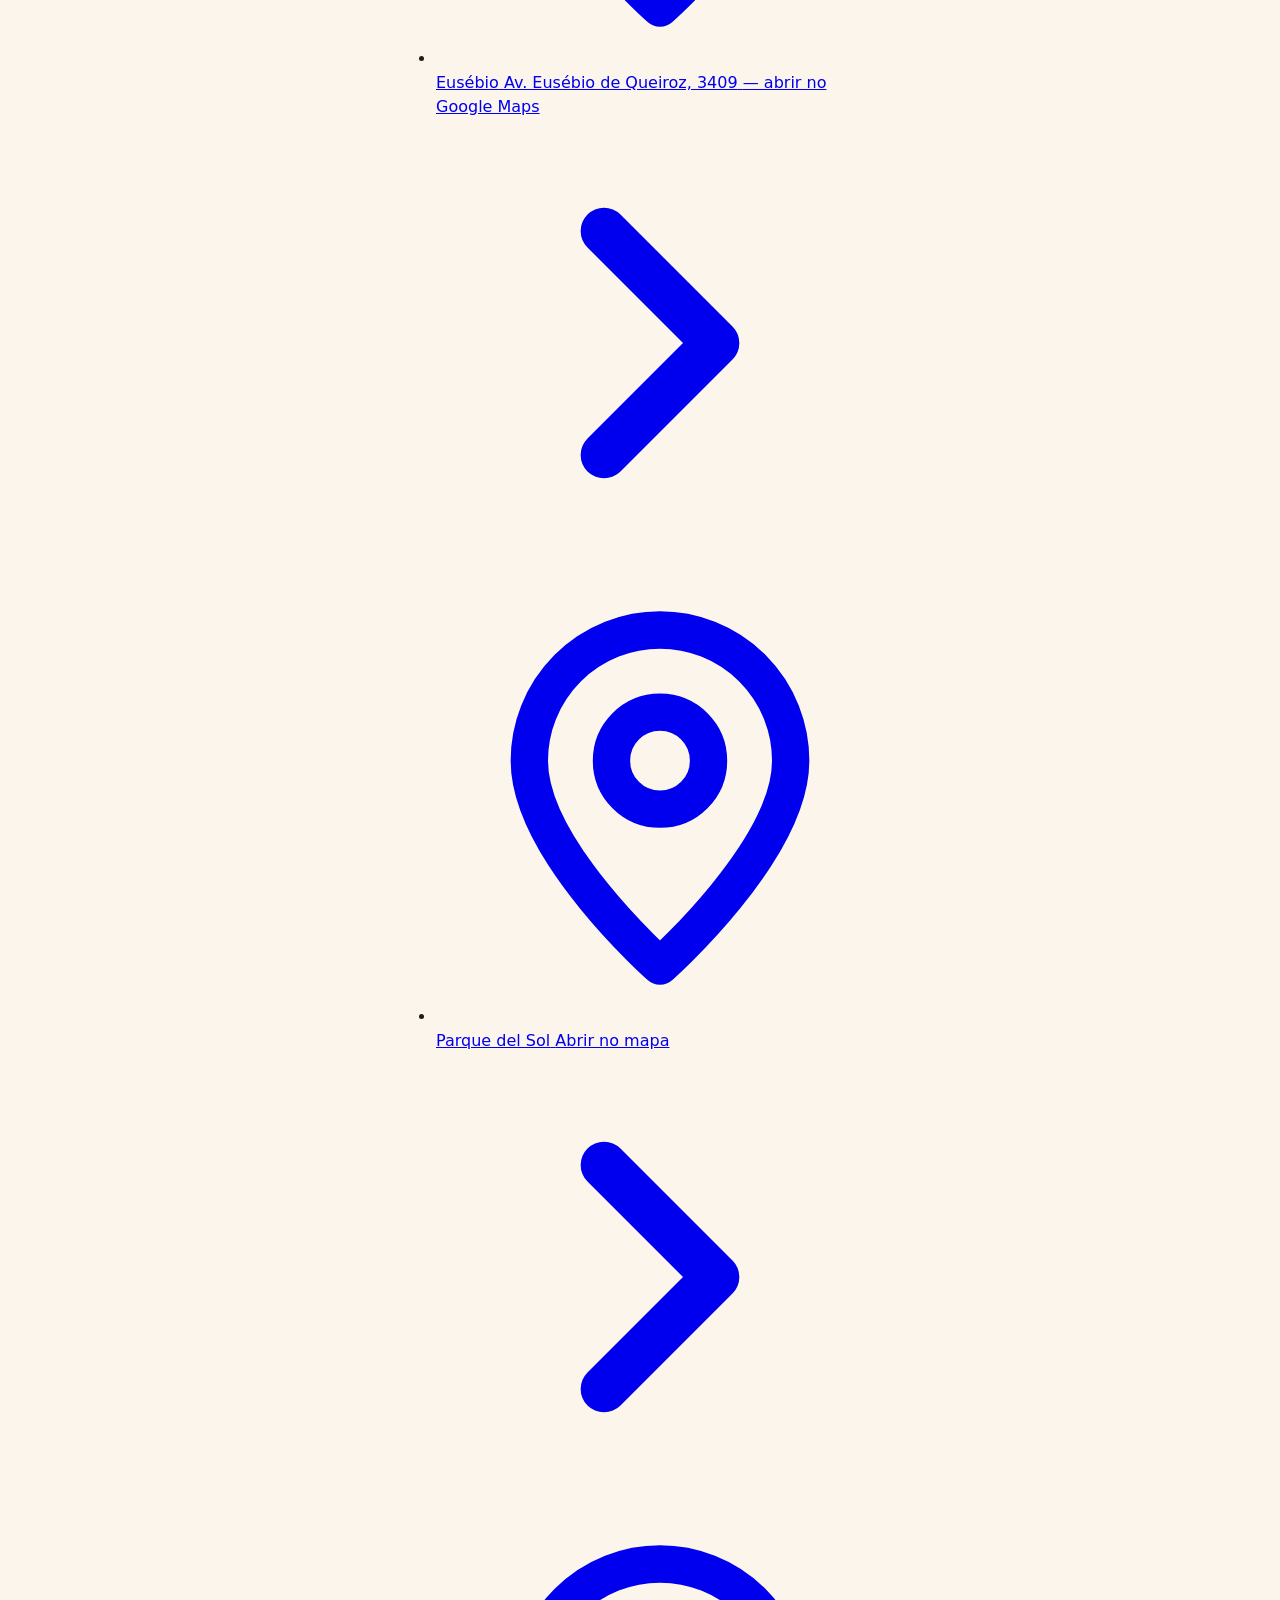
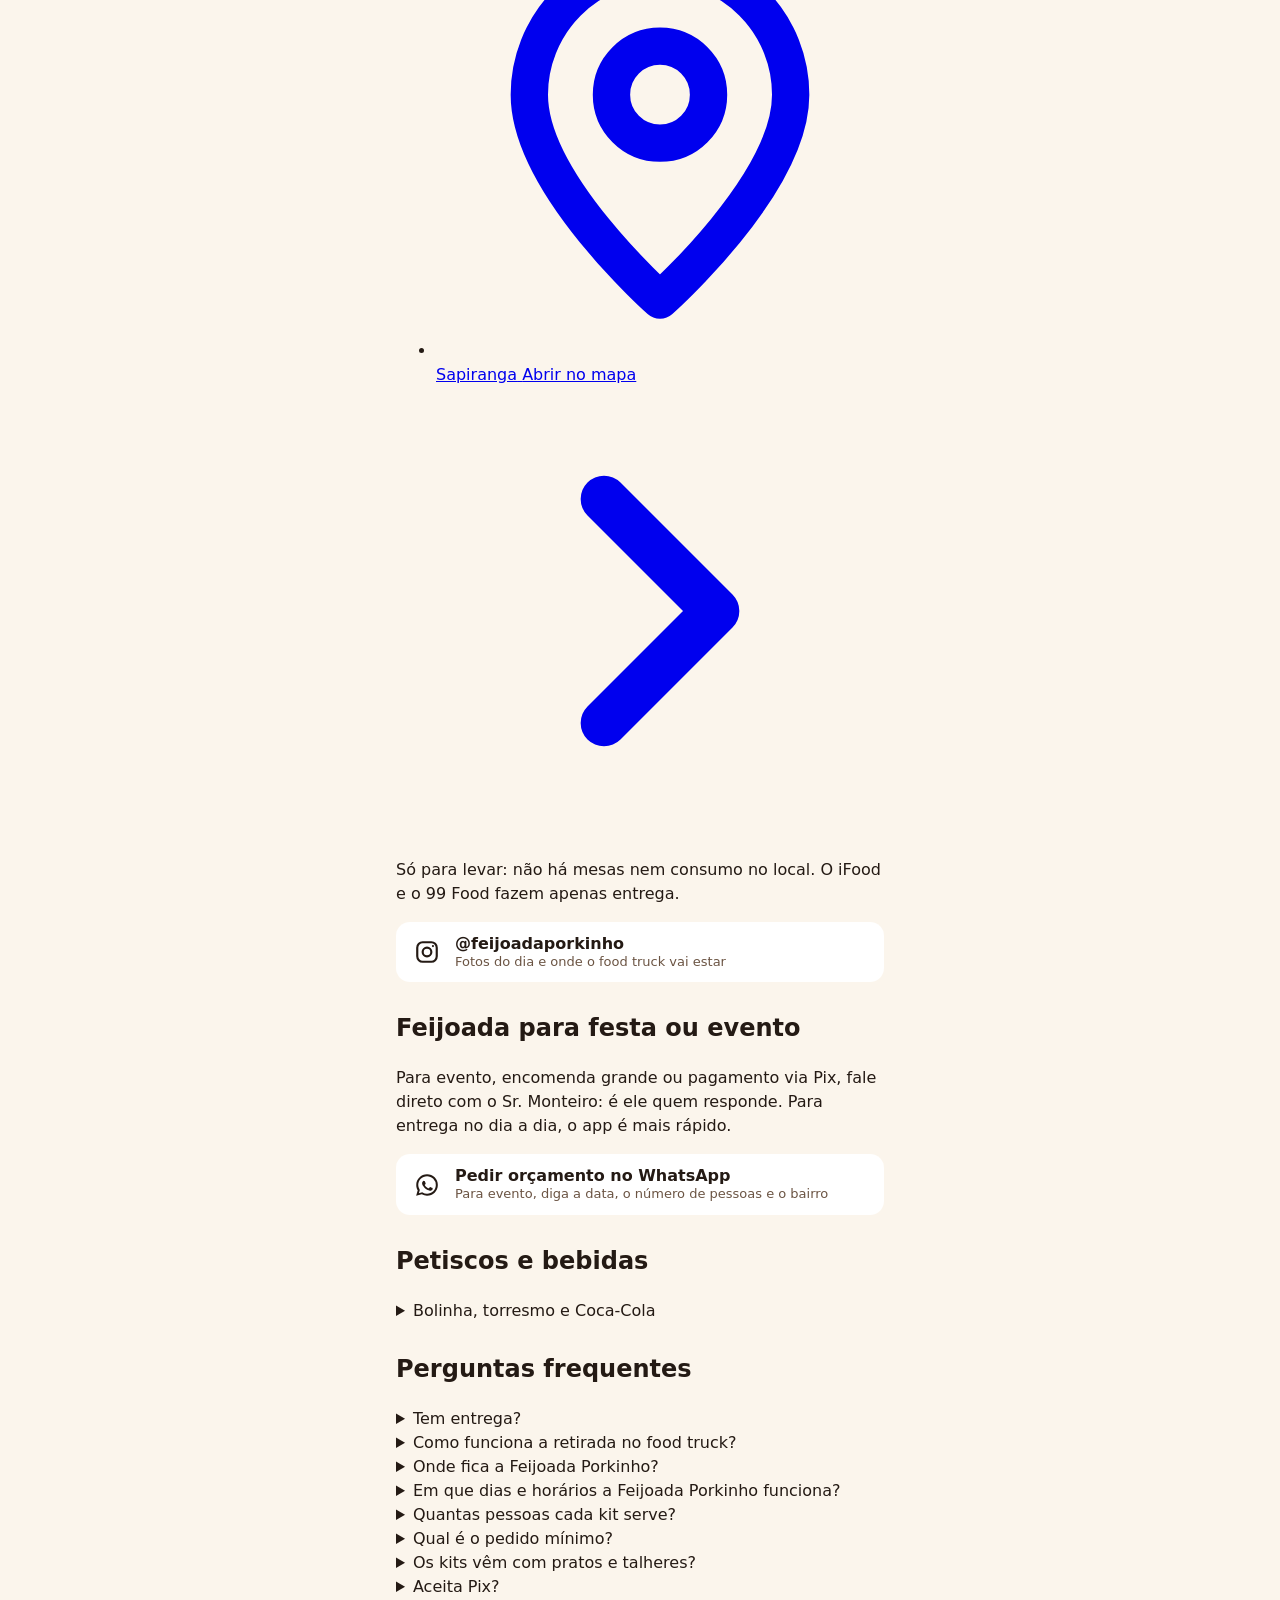
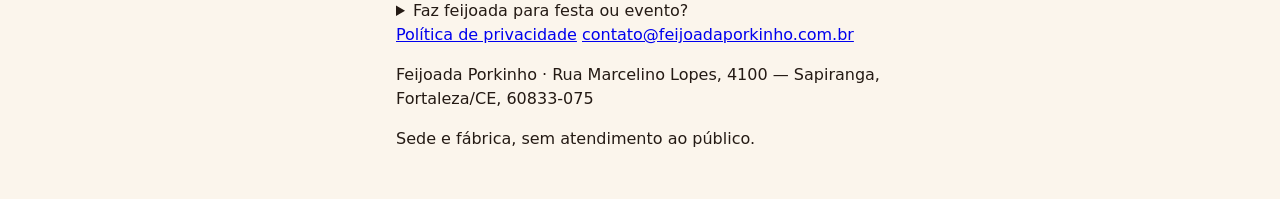
==== commit 04974ba6: "Facilita a compra: só entrega nos apps, estado fechado e retirada no balcão Aplica os 5 problemas da" ====
--- a/public/index.html
+++ b/public/index.html
@@ -52,7 +52,7 @@
 .status--neutro{color:var(--texto-2);font-weight:400}
 .status__ponto{width:10px;height:10px;flex:0 0 auto;border-radius:50%;background:var(--texto-2)}
 .secao{margin-top:28px}
-.cta-titulo{margin:0 0 12px;text-align:center;font-size:1rem;font-weight:700;color:var(--texto)}
+.cta-titulo{margin:0 0 12px;font-size:1rem;font-weight:700;color:var(--texto)}
 .botao{display:flex;align-items:center;gap:14px;width:100%;min-height:56px;padding:11px 16px;margin-bottom:12px;border:1px solid transparent;border-radius:var(--raio);background:var(--superficie);color:var(--texto);font:inherit;text-align:left;text-decoration:none;cursor:pointer}
 .botao__icone{flex:0 0 auto;width:28px;height:28px;display:grid;place-items:center}
 .botao__icone svg{width:26px;height:26px;display:block}
@@ -61,7 +61,7 @@
 .botao__apoio{display:block;font-size:.8125rem;line-height:1.3;color:var(--texto-2)}
 .botao--primario{background:var(--primaria);border-color:var(--primaria-borda);color:var(--primaria-tinta);box-shadow:var(--sombra);min-height:64px}.botao--primario .botao__apoio{color:var(--primaria-apoio)}
 </style>
-<link rel="stylesheet" href="/css/style.css?v=12">
+<link rel="stylesheet" href="/css/style.css?v=13">
 <!-- Marca que ha JavaScript ANTES da primeira pintura. Sem isto, o botao
      de geolocalizacao so aparecia no DOMContentLoaded e empurrava a lista
      de pontos para baixo (layout shift). Liberado na CSP por hash, nao
@@ -81,7 +81,7 @@
            alt="" fetchpriority="high" decoding="async">
     </picture>
     <h1 class="topo__titulo">Feijoada Porkinho</h1>
-    <p class="topo__linha">Feijoada e torresmo caseiro de sexta a domingo, em Fortaleza e no Eusébio</p>
+    <p class="topo__linha">Receita caseira do Sr. Monteiro, de sexta a domingo, em Fortaleza e no Eusébio</p>
 
     <p class="status status--neutro" id="status" role="status" aria-live="polite">
       <span class="status__ponto" aria-hidden="true"></span>
@@ -100,7 +100,7 @@
       </span>
       <span class="botao__texto">
         <span class="botao__rotulo">Pedir no iFood</span>
-        <span class="botao__apoio">Entrega ou retirada · mínimo R$&nbsp;59,00</span>
+        <span class="botao__apoio" data-apoio>Entrega em casa · mínimo R$&nbsp;59,00</span>
       </span>
       <span class="botao__seta" aria-hidden="true">
         <svg viewBox="0 0 24 24" fill="none" stroke="currentColor" stroke-width="2.5" stroke-linecap="round" stroke-linejoin="round"><path d="m9 18 6-6-6-6"/></svg>
@@ -114,7 +114,7 @@
       </span>
       <span class="botao__texto">
         <span class="botao__rotulo">Pedir no 99 Food</span>
-        <span class="botao__apoio">Abre a Porkinho direto no app</span>
+        <span class="botao__apoio" data-apoio>Entrega em casa, direto no app</span>
       </span>
       <span class="botao__seta" aria-hidden="true">
         <svg viewBox="0 0 24 24" fill="none" stroke="currentColor" stroke-width="2.5" stroke-linecap="round" stroke-linejoin="round"><path d="m9 18 6-6-6-6"/></svg>
@@ -156,18 +156,13 @@
           </div>
         </li>
       </ul>
-      <p class="kits__nota">Preço de referência. O valor final, com promoções e entrega, aparece no app.</p>
+      <p class="kits__nota">Preço de referência. O valor final, com promoções e entrega, aparece no app. Os kits <strong>não acompanham pratos nem talheres descartáveis</strong>.</p>
     </section>
 
     <!-- 2. Retirada nos food trucks. -->
     <section class="secao" aria-labelledby="titulo-retirada">
       <h2 class="secao__titulo" id="titulo-retirada">Retirar em um food truck</h2>
-      <p class="secao__apoio">Sexta, sábado e domingo, das 09:00 às 15:00.</p>
-
-      <p class="aviso-retirada">
-        <svg viewBox="0 0 24 24" fill="none" stroke="currentColor" stroke-width="2" stroke-linecap="round" stroke-linejoin="round" aria-hidden="true"><circle cx="12" cy="12" r="9"/><path d="M12 11v5"/><path d="M12 8h.01"/></svg>
-        <span>Os 4 food trucks são <strong>exclusivamente para retirada</strong>. Não há mesas nem consumo no local — você pega o pedido e leva para casa.</span>
-      </p>
+      <p class="secao__apoio">Compre na hora, direto no balcão. Sexta, sábado e domingo, das 09:00 às 15:00.</p>
 
       <button type="button" class="botao botao--fantasma" id="btn-geo">
         <span class="botao__icone" aria-hidden="true">
@@ -185,10 +180,13 @@
             </span>
             <span class="ponto__corpo">
               <span class="ponto__nome">Guararapes</span>
-              <span class="ponto__detalhe">Ver no mapa</span>
+              <span class="ponto__detalhe">Abrir no mapa</span>
               <span class="ponto__distancia" data-distancia hidden></span>
             </span>
             <span class="selo" data-selo-proximo hidden>Mais perto</span>
+            <span class="botao__seta" aria-hidden="true">
+              <svg viewBox="0 0 24 24" fill="none" stroke="currentColor" stroke-width="2.5" stroke-linecap="round" stroke-linejoin="round"><path d="m9 18 6-6-6-6"/></svg>
+            </span>
           </a>
         </li>
         <li data-ponto="eusebio" id="ponto-eusebio">
@@ -203,6 +201,9 @@
               <span class="visualmente-oculto">— abrir no Google Maps</span>
             </span>
             <span class="selo" data-selo-proximo hidden>Mais perto</span>
+            <span class="botao__seta" aria-hidden="true">
+              <svg viewBox="0 0 24 24" fill="none" stroke="currentColor" stroke-width="2.5" stroke-linecap="round" stroke-linejoin="round"><path d="m9 18 6-6-6-6"/></svg>
+            </span>
           </a>
         </li>
         <li data-ponto="parque-del-sol" id="ponto-parque-del-sol">
@@ -212,10 +213,13 @@
             </span>
             <span class="ponto__corpo">
               <span class="ponto__nome">Parque del Sol</span>
-              <span class="ponto__detalhe">Ver no mapa</span>
+              <span class="ponto__detalhe">Abrir no mapa</span>
               <span class="ponto__distancia" data-distancia hidden></span>
             </span>
             <span class="selo" data-selo-proximo hidden>Mais perto</span>
+            <span class="botao__seta" aria-hidden="true">
+              <svg viewBox="0 0 24 24" fill="none" stroke="currentColor" stroke-width="2.5" stroke-linecap="round" stroke-linejoin="round"><path d="m9 18 6-6-6-6"/></svg>
+            </span>
           </a>
         </li>
         <li data-ponto="sapiranga" id="ponto-sapiranga">
@@ -225,34 +229,18 @@
             </span>
             <span class="ponto__corpo">
               <span class="ponto__nome">Sapiranga</span>
-              <span class="ponto__detalhe">Ver no mapa</span>
+              <span class="ponto__detalhe">Abrir no mapa</span>
               <span class="ponto__distancia" data-distancia hidden></span>
             </span>
             <span class="selo" data-selo-proximo hidden>Mais perto</span>
+            <span class="botao__seta" aria-hidden="true">
+              <svg viewBox="0 0 24 24" fill="none" stroke="currentColor" stroke-width="2.5" stroke-linecap="round" stroke-linejoin="round"><path d="m9 18 6-6-6-6"/></svg>
+            </span>
           </a>
         </li>
       </ul>
-    </section>
-
-    <!-- 3. WhatsApp: evento, encomenda grande ou Pix. A mensagem ja abre
-         preenchida (ver o destino de /go/whatsapp no src/worker.js). -->
-    <section class="secao" id="encomenda" aria-labelledby="titulo-whatsapp">
-      <h2 class="secao__titulo" id="titulo-whatsapp">Feijoada para festa ou evento</h2>
-      <p class="secao__apoio">Para evento, encomenda grande ou pagamento via Pix, fale direto com o Sr. Monteiro. Para o pedido do dia a dia, o app é mais rápido.</p>
-
-      <a class="botao botao--secundario botao--whatsapp" href="/go/whatsapp"
-         rel="nofollow noopener noreferrer">
-        <span class="botao__icone" aria-hidden="true">
-          <svg viewBox="0 0 24 24" fill="currentColor"><path d="M12.04 2c-5.5 0-9.96 4.46-9.96 9.96 0 1.76.46 3.48 1.34 5L2 22l5.17-1.35a9.94 9.94 0 0 0 4.87 1.26h.01c5.5 0 9.96-4.46 9.96-9.96 0-2.66-1.04-5.16-2.92-7.04A9.9 9.9 0 0 0 12.04 2Zm0 1.86c2.17 0 4.2.84 5.73 2.38a8.05 8.05 0 0 1 2.37 5.72c0 4.47-3.63 8.1-8.1 8.1a8.1 8.1 0 0 1-4.13-1.13l-.3-.18-3.07.8.82-2.99-.19-.31a8.06 8.06 0 0 1-1.24-4.29c0-4.47 3.64-8.1 8.11-8.1Zm-3.1 4.3c-.16 0-.42.06-.64.3-.22.24-.85.83-.85 2.02s.87 2.34 1 2.5c.12.17 1.68 2.66 4.12 3.62 2.03.8 2.45.64 2.89.6.44-.04 1.42-.58 1.62-1.14.2-.56.2-1.04.14-1.14-.06-.1-.22-.16-.46-.28-.24-.12-1.42-.7-1.64-.78-.22-.08-.38-.12-.54.12-.16.24-.62.78-.76.94-.14.16-.28.18-.52.06-.24-.12-1.01-.37-1.93-1.19-.71-.64-1.19-1.42-1.33-1.66-.14-.24-.01-.37.1-.49.11-.11.24-.28.36-.42.12-.14.16-.24.24-.4.08-.16.04-.3-.02-.42-.06-.12-.54-1.3-.74-1.78-.19-.46-.39-.4-.54-.41h-.46Z"/></svg>
-        </span>
-        <span class="botao__texto">
-          <span class="botao__rotulo">Pedir orçamento no WhatsApp</span>
-          <span class="botao__apoio">Para evento, diga a data, o número de pessoas e o bairro</span>
-        </span>
-        <span class="botao__seta" aria-hidden="true">
-          <svg viewBox="0 0 24 24" fill="none" stroke="currentColor" stroke-width="2.5" stroke-linecap="round" stroke-linejoin="round"><path d="m9 18 6-6-6-6"/></svg>
-        </span>
-      </a>
+
+      <p class="nota-retirada">Só para levar: não há mesas nem consumo no local. O iFood e o 99 Food fazem apenas entrega.</p>
 
       <a class="botao botao--secundario" href="/go/instagram"
          rel="nofollow noopener noreferrer">
@@ -269,20 +257,34 @@
       </a>
     </section>
 
+    <!-- 3. WhatsApp: evento, encomenda grande ou Pix. A mensagem ja abre
+         preenchida (ver o destino de /go/whatsapp no src/worker.js). -->
+    <section class="secao" id="encomenda" aria-labelledby="titulo-whatsapp">
+      <h2 class="secao__titulo" id="titulo-whatsapp">Feijoada para festa ou evento</h2>
+      <p class="secao__apoio">Para evento, encomenda grande ou pagamento via Pix, fale direto com o Sr. Monteiro: é ele quem responde. Para entrega no dia a dia, o app é mais rápido.</p>
+
+      <a class="botao botao--secundario botao--whatsapp" href="/go/whatsapp"
+         rel="nofollow noopener noreferrer">
+        <span class="botao__icone" aria-hidden="true">
+          <svg viewBox="0 0 24 24" fill="currentColor"><path d="M12.04 2c-5.5 0-9.96 4.46-9.96 9.96 0 1.76.46 3.48 1.34 5L2 22l5.17-1.35a9.94 9.94 0 0 0 4.87 1.26h.01c5.5 0 9.96-4.46 9.96-9.96 0-2.66-1.04-5.16-2.92-7.04A9.9 9.9 0 0 0 12.04 2Zm0 1.86c2.17 0 4.2.84 5.73 2.38a8.05 8.05 0 0 1 2.37 5.72c0 4.47-3.63 8.1-8.1 8.1a8.1 8.1 0 0 1-4.13-1.13l-.3-.18-3.07.8.82-2.99-.19-.31a8.06 8.06 0 0 1-1.24-4.29c0-4.47 3.64-8.1 8.11-8.1Zm-3.1 4.3c-.16 0-.42.06-.64.3-.22.24-.85.83-.85 2.02s.87 2.34 1 2.5c.12.17 1.68 2.66 4.12 3.62 2.03.8 2.45.64 2.89.6.44-.04 1.42-.58 1.62-1.14.2-.56.2-1.04.14-1.14-.06-.1-.22-.16-.46-.28-.24-.12-1.42-.7-1.64-.78-.22-.08-.38-.12-.54.12-.16.24-.62.78-.76.94-.14.16-.28.18-.52.06-.24-.12-1.01-.37-1.93-1.19-.71-.64-1.19-1.42-1.33-1.66-.14-.24-.01-.37.1-.49.11-.11.24-.28.36-.42.12-.14.16-.24.24-.4.08-.16.04-.3-.02-.42-.06-.12-.54-1.3-.74-1.78-.19-.46-.39-.4-.54-.41h-.46Z"/></svg>
+        </span>
+        <span class="botao__texto">
+          <span class="botao__rotulo">Pedir orçamento no WhatsApp</span>
+          <span class="botao__apoio">Para evento, diga a data, o número de pessoas e o bairro</span>
+        </span>
+        <span class="botao__seta" aria-hidden="true">
+          <svg viewBox="0 0 24 24" fill="none" stroke="currentColor" stroke-width="2.5" stroke-linecap="round" stroke-linejoin="round"><path d="m9 18 6-6-6-6"/></svg>
+        </span>
+      </a>
+
+    </section>
+
     <!-- 4. Petiscos e bebidas. Recolhido no mobile, aberto no desktop via JS.
          Os kits ficam fora, na secao #kits. -->
     <section class="secao" aria-labelledby="titulo-cardapio">
-      <h2 class="visualmente-oculto" id="titulo-cardapio">Petiscos e bebidas</h2>
+      <h2 class="secao__titulo" id="titulo-cardapio">Petiscos e bebidas</h2>
       <details class="cardapio" id="cardapio">
-        <summary class="cardapio__resumo">
-          <span class="botao__icone" aria-hidden="true">
-            <svg viewBox="0 0 24 24" fill="none" stroke="currentColor" stroke-width="2" stroke-linecap="round" stroke-linejoin="round"><path d="M4 4h16v16H4z"/><path d="M8 9h8"/><path d="M8 13h8"/><path d="M8 17h5"/></svg>
-          </span>
-          <span>Petiscos e bebidas</span>
-          <span class="botao__seta" aria-hidden="true">
-            <svg viewBox="0 0 24 24" fill="none" stroke="currentColor" stroke-width="2.5" stroke-linecap="round" stroke-linejoin="round"><path d="m9 18 6-6-6-6"/></svg>
-          </span>
-        </summary>
+        <summary class="cardapio__resumo">Bolinha, torresmo e Coca-Cola</summary>
 
         <div class="cardapio__corpo">
           <ul class="itens">
@@ -331,8 +333,7 @@
             </li>
           </ul>
 
-          <p class="nota">O valor final, com promoções e entrega, aparece no app.</p>
-          <p class="nota">Os kits <strong>não acompanham pratos nem talheres descartáveis</strong>. Pedido mínimo no iFood: R$&nbsp;59,00.</p>
+          <p class="nota">Preço de referência. O valor final aparece no app.</p>
 
           <div class="cardapio__acoes">
             <a class="botao botao--primario" href="/go/ifood"
@@ -366,24 +367,24 @@
       <h2 class="secao__titulo" id="titulo-perguntas">Perguntas frequentes</h2>
       <div class="perguntas">
         <details class="pergunta">
-          <summary class="pergunta__titulo">Quantas pessoas cada kit serve?</summary>
-          <p class="pergunta__resposta">O Kit Feijoada Executiva, com 600 g de feijoada, serve de 1 a 2 pessoas. O Kit Feijoada Completa, com 1,2 kg, serve de 3 a 4 pessoas.</p>
+          <summary class="pergunta__titulo">Tem entrega?</summary>
+          <p class="pergunta__resposta">Sim, pelo iFood e pelo 99 Food. A área e a taxa de entrega aparecem no app, de acordo com o seu endereço.</p>
         </details>
         <details class="pergunta">
-          <summary class="pergunta__titulo">Em que dias e horários a Feijoada Porkinho funciona?</summary>
-          <p class="pergunta__resposta">Sexta, sábado e domingo, das 09:00 às 15:00, no horário de Fortaleza. Os pedidos pelo iFood e pelo 99 Food e a retirada nos food trucks seguem esse horário.</p>
+          <summary class="pergunta__titulo">Como funciona a retirada no food truck?</summary>
+          <p class="pergunta__resposta">Você compra na hora, direto no balcão de um dos 4 food trucks, e leva para casa. Não há mesas nem consumo no local. O iFood e o 99 Food fazem apenas entrega.</p>
         </details>
         <details class="pergunta">
           <summary class="pergunta__titulo">Onde fica a Feijoada Porkinho?</summary>
           <p class="pergunta__resposta">São 4 food trucks de retirada: Guararapes, Parque del Sol e Sapiranga, em Fortaleza, e Av. Eusébio de Queiroz, 3409, no Eusébio. O endereço da Rua Marcelino Lopes é da fábrica e não atende ao público.</p>
         </details>
         <details class="pergunta">
-          <summary class="pergunta__titulo">Dá para comer no food truck?</summary>
-          <p class="pergunta__resposta">Não. Os food trucks são exclusivamente para retirada: não há mesas nem consumo no local.</p>
+          <summary class="pergunta__titulo">Em que dias e horários a Feijoada Porkinho funciona?</summary>
+          <p class="pergunta__resposta">Sexta, sábado e domingo, das 09:00 às 15:00, no horário de Fortaleza. Os pedidos pelo iFood e pelo 99 Food e as vendas nos food trucks seguem esse horário.</p>
         </details>
         <details class="pergunta">
-          <summary class="pergunta__titulo">Tem entrega?</summary>
-          <p class="pergunta__resposta">Sim, pelo iFood e pelo 99 Food. A área e a taxa de entrega aparecem no app, de acordo com o seu endereço.</p>
+          <summary class="pergunta__titulo">Quantas pessoas cada kit serve?</summary>
+          <p class="pergunta__resposta">O Kit Feijoada Executiva, com 600 g de feijoada, serve de 1 a 2 pessoas. O Kit Feijoada Completa, com 1,2 kg, serve de 3 a 4 pessoas.</p>
         </details>
         <details class="pergunta">
           <summary class="pergunta__titulo">Qual é o pedido mínimo?</summary>
@@ -407,7 +408,8 @@
 
   <!-- Barra fixa de pedido. Aparece so depois que os botoes do topo saem
        da tela (app.js, prepararBarra), para quem decidiu pelo kit nao ter
-       de rolar de volta. Sem JavaScript ela nunca aparece. ?de=barra separa
+       de rolar de volta. Fora do horario ela nao aparece (nao ha pedido a
+       fazer) e sem JavaScript ela nunca aparece. ?de=barra separa
        estes cliques no relatorio, sem mudar a rota. -->
   <nav class="barra-pedido" id="barra-pedido" aria-label="Pedir pelo aplicativo" hidden>
     <a class="barra-pedido__botao" href="/go/ifood?de=barra" rel="nofollow noopener noreferrer">Pedir no iFood</a>
@@ -446,7 +448,7 @@
       "@type": "Organization",
       "@id": "https://feijoadaporkinho.com.br/#empresa",
       "name": "Feijoada Porkinho",
-      "description": "Feijoada e torresmo caseiro de sexta a domingo em Fortaleza e no Eusébio (CE). Pedido pelo iFood e pelo 99 Food ou retirada em um dos 4 food trucks.",
+      "description": "Feijoada e torresmo caseiro de sexta a domingo em Fortaleza e no Eusébio (CE). Entrega pelo iFood e pelo 99 Food, ou compra para levar em um dos 4 food trucks.",
       "url": "https://feijoadaporkinho.com.br/",
       "logo": "https://feijoadaporkinho.com.br/img/icon-512.png?v=2",
       "image": "https://feijoadaporkinho.com.br/img/og-image.jpg?v=3",
@@ -796,18 +798,18 @@
       "mainEntity": [
         {
           "@type": "Question",
-          "name": "Quantas pessoas cada kit serve?",
+          "name": "Tem entrega?",
           "acceptedAnswer": {
             "@type": "Answer",
-            "text": "O Kit Feijoada Executiva, com 600 g de feijoada, serve de 1 a 2 pessoas. O Kit Feijoada Completa, com 1,2 kg, serve de 3 a 4 pessoas."
+            "text": "Sim, pelo iFood e pelo 99 Food. A área e a taxa de entrega aparecem no app, de acordo com o seu endereço."
           }
         },
         {
           "@type": "Question",
-          "name": "Em que dias e horários a Feijoada Porkinho funciona?",
+          "name": "Como funciona a retirada no food truck?",
           "acceptedAnswer": {
             "@type": "Answer",
-            "text": "Sexta, sábado e domingo, das 09:00 às 15:00, no horário de Fortaleza. Os pedidos pelo iFood e pelo 99 Food e a retirada nos food trucks seguem esse horário."
+            "text": "Você compra na hora, direto no balcão de um dos 4 food trucks, e leva para casa. Não há mesas nem consumo no local. O iFood e o 99 Food fazem apenas entrega."
           }
         },
         {
@@ -820,18 +822,18 @@
         },
         {
           "@type": "Question",
-          "name": "Dá para comer no food truck?",
+          "name": "Em que dias e horários a Feijoada Porkinho funciona?",
           "acceptedAnswer": {
             "@type": "Answer",
-            "text": "Não. Os food trucks são exclusivamente para retirada: não há mesas nem consumo no local."
+            "text": "Sexta, sábado e domingo, das 09:00 às 15:00, no horário de Fortaleza. Os pedidos pelo iFood e pelo 99 Food e as vendas nos food trucks seguem esse horário."
           }
         },
         {
           "@type": "Question",
-          "name": "Tem entrega?",
+          "name": "Quantas pessoas cada kit serve?",
           "acceptedAnswer": {
             "@type": "Answer",
-            "text": "Sim, pelo iFood e pelo 99 Food. A área e a taxa de entrega aparecem no app, de acordo com o seu endereço."
+            "text": "O Kit Feijoada Executiva, com 600 g de feijoada, serve de 1 a 2 pessoas. O Kit Feijoada Completa, com 1,2 kg, serve de 3 a 4 pessoas."
           }
         },
         {
@@ -872,7 +874,7 @@
 }
 </script>
 
-<script src="/js/app.js?v=8" defer></script>
+<script src="/js/app.js?v=9" defer></script>
 
 <!-- Cloudflare Web Analytics: sem cookie, agregado. Token no README. -->
 <script defer src="https://static.cloudflareinsights.com/beacon.min.js" data-cf-beacon='{"token": "8e8b0d44a40e4c05b79d54e70756893f"}'></script>
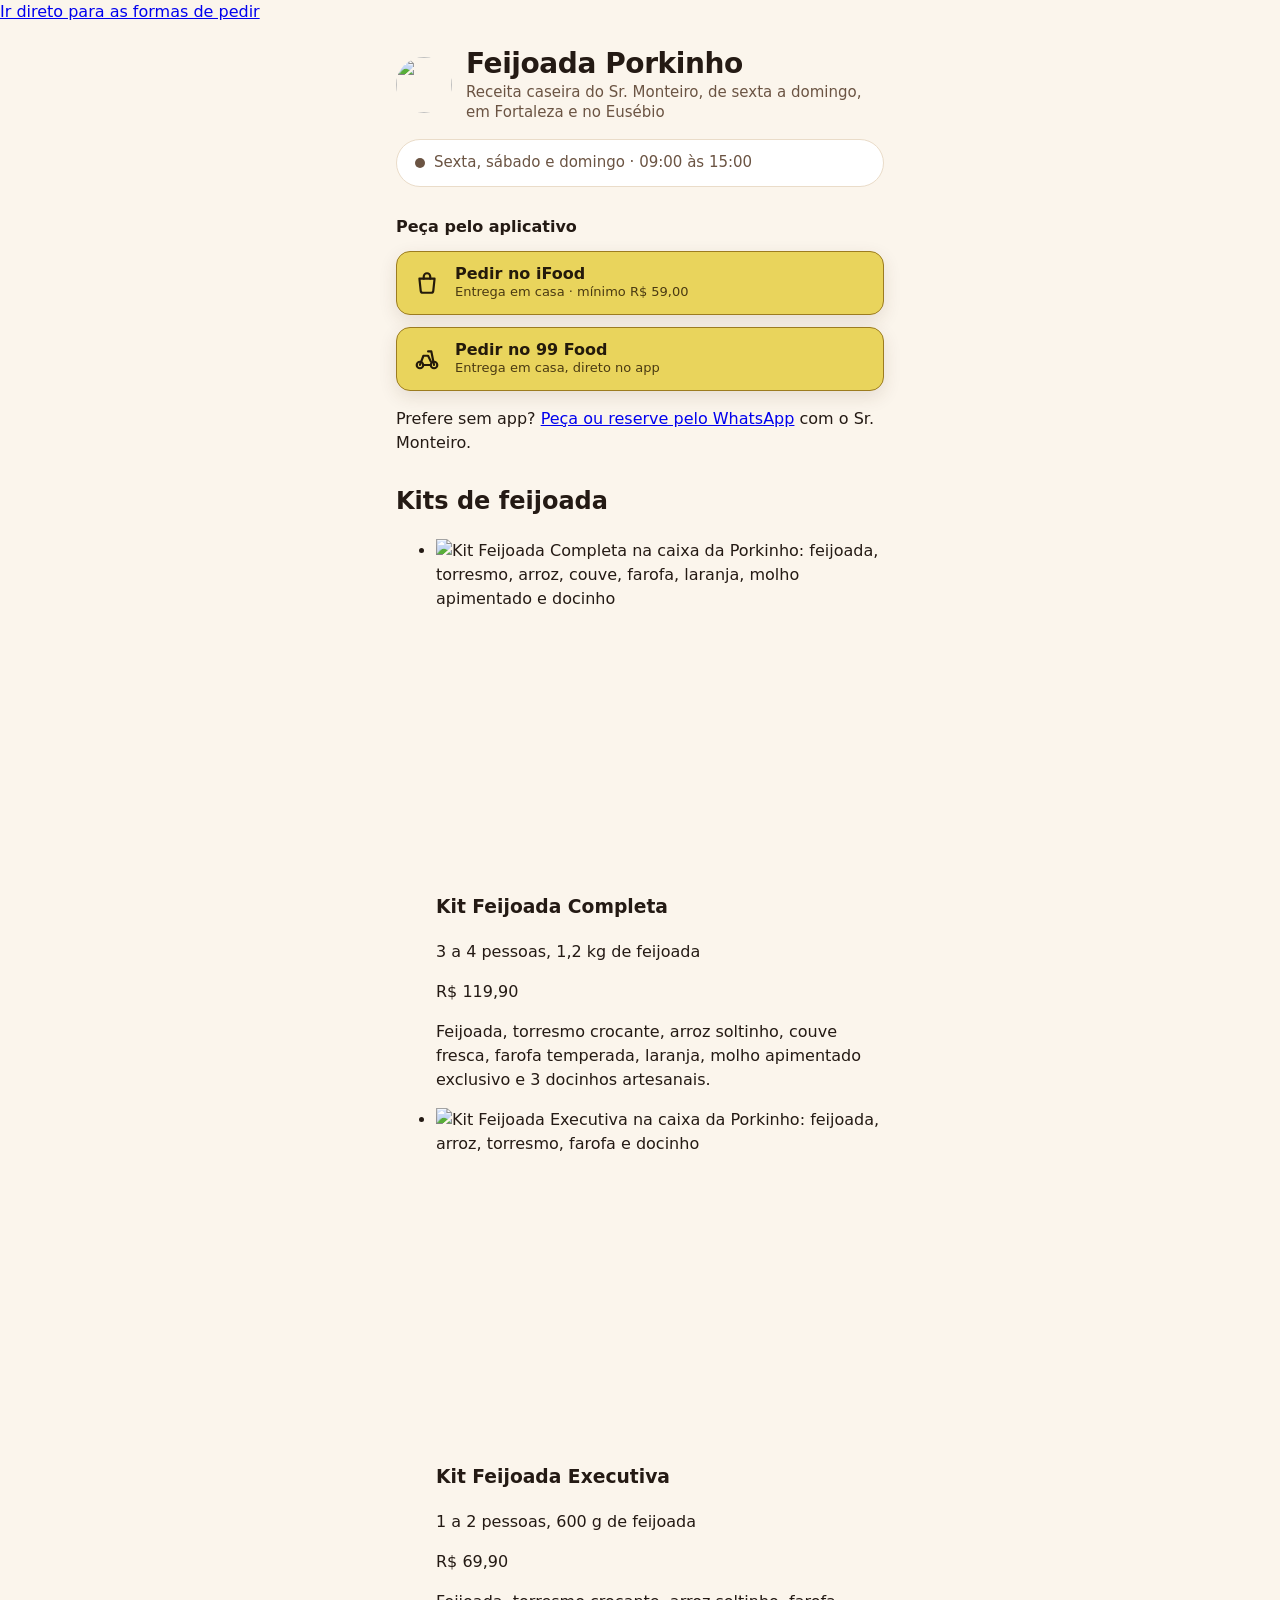
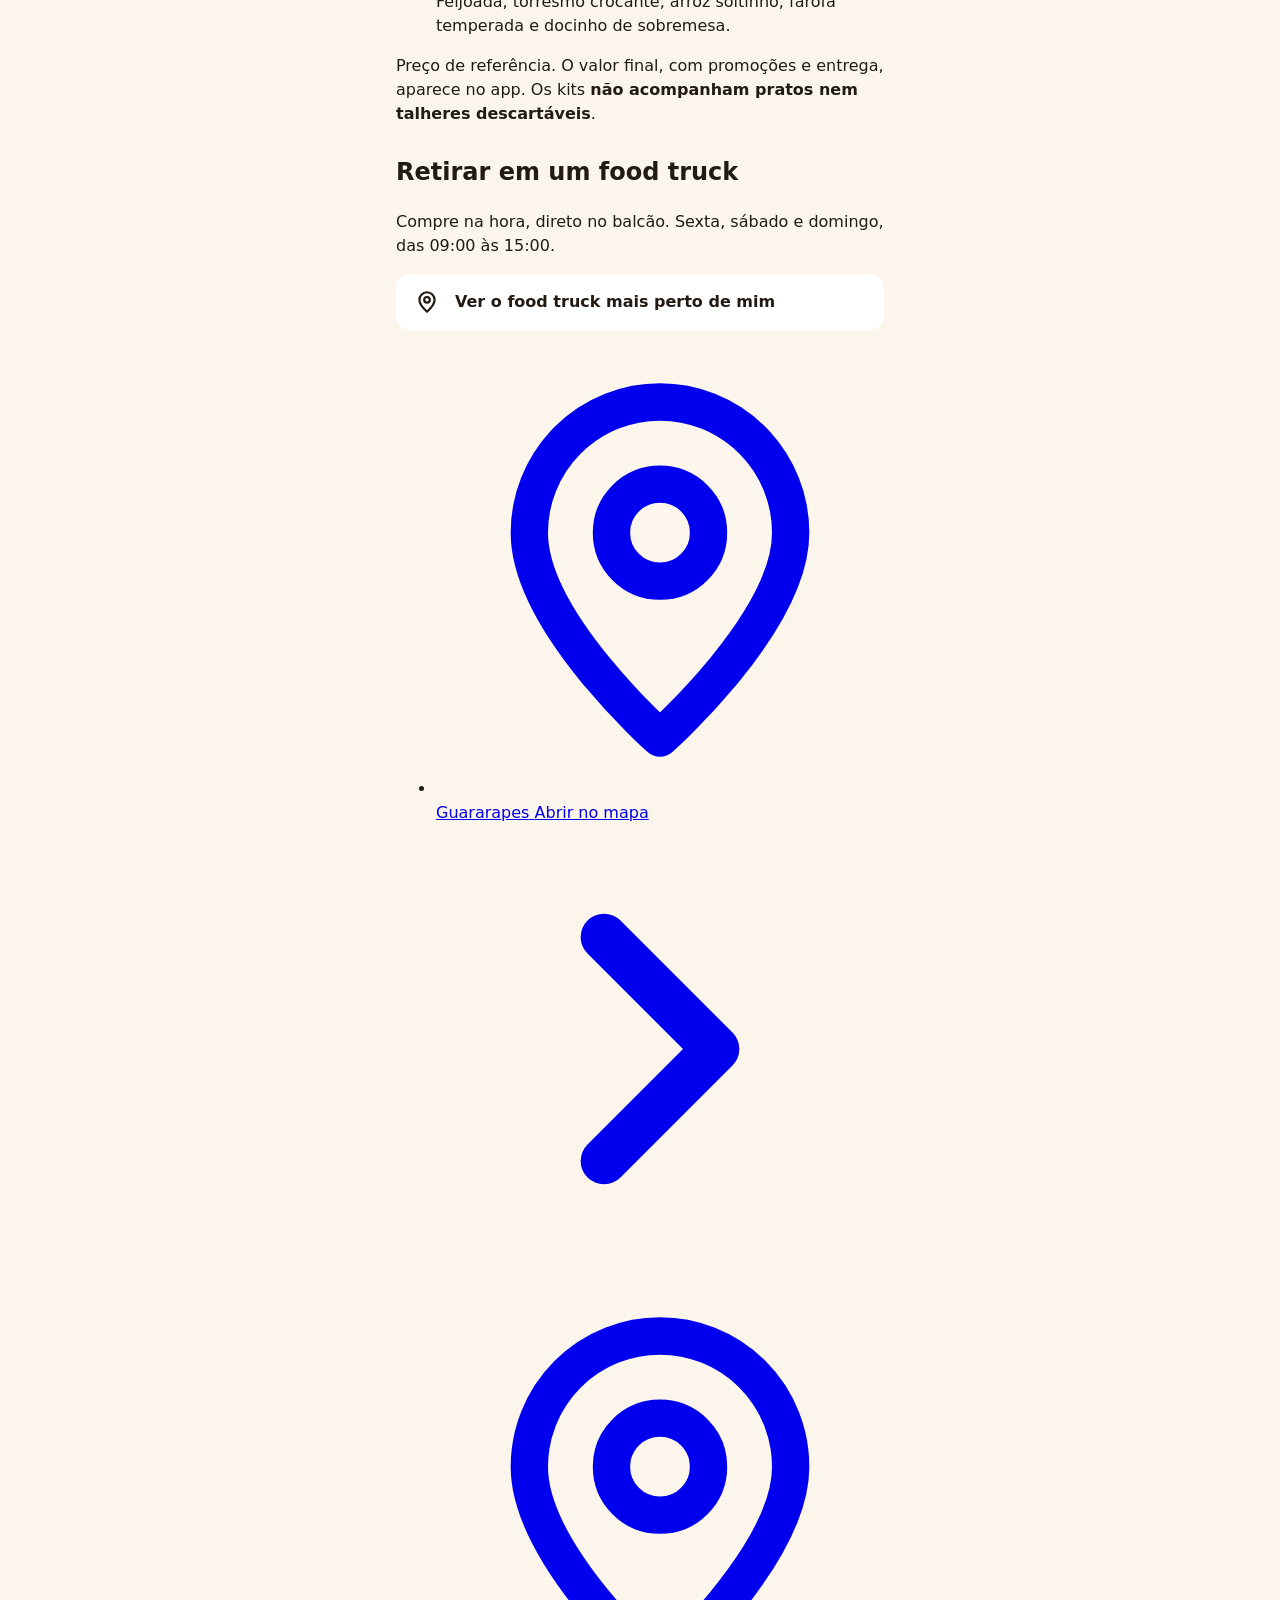
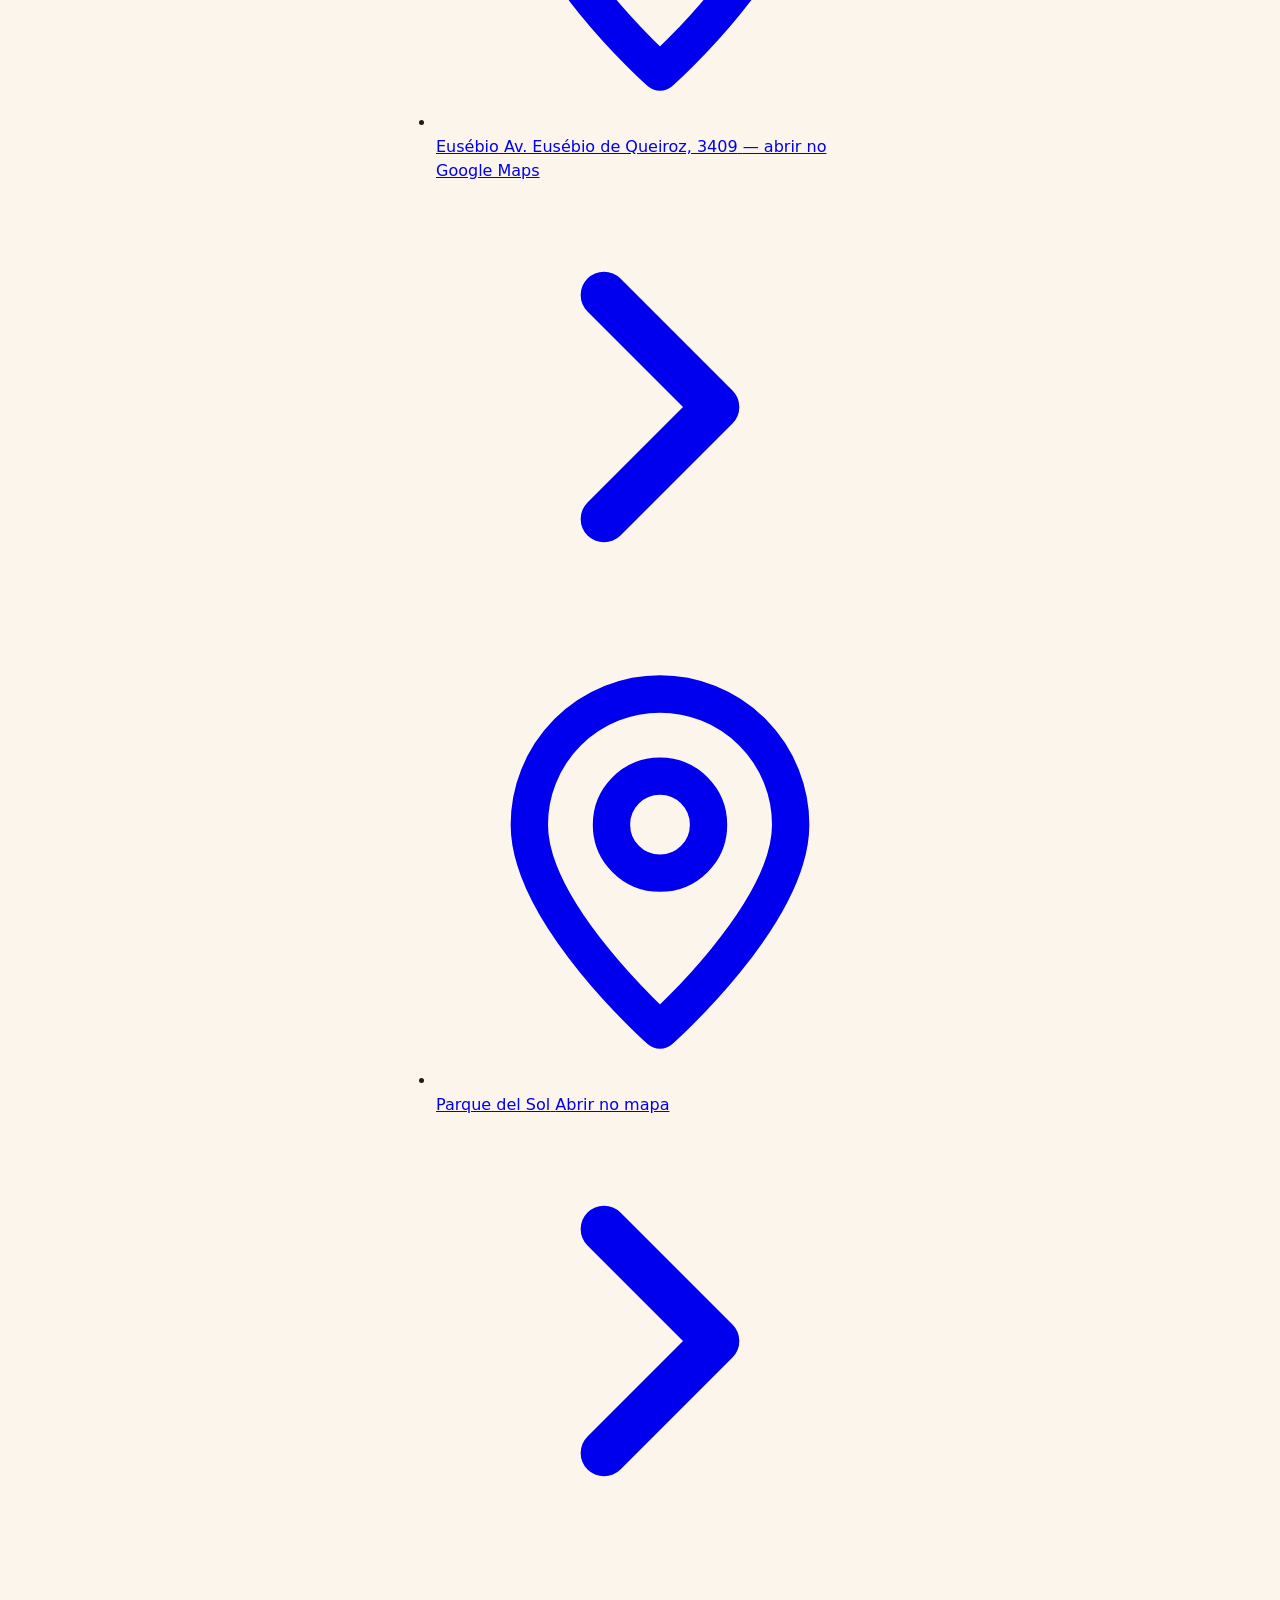
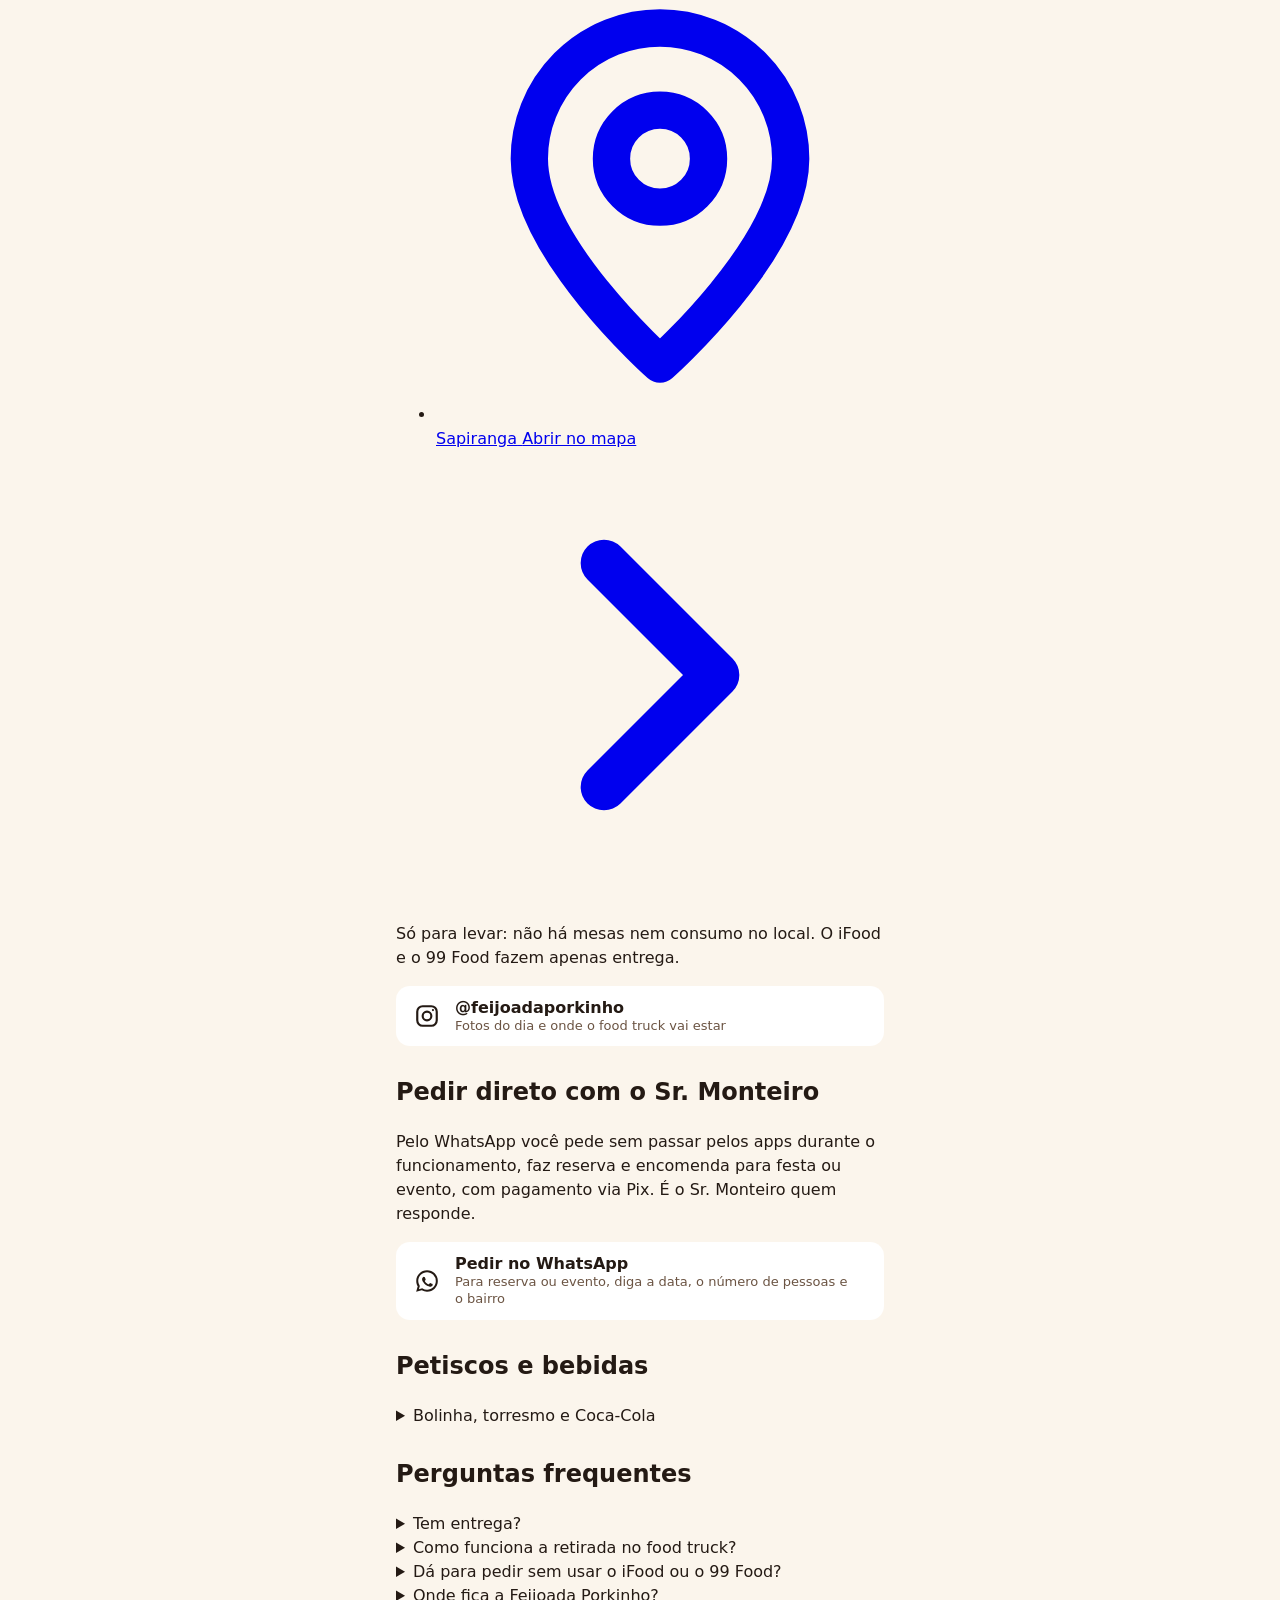
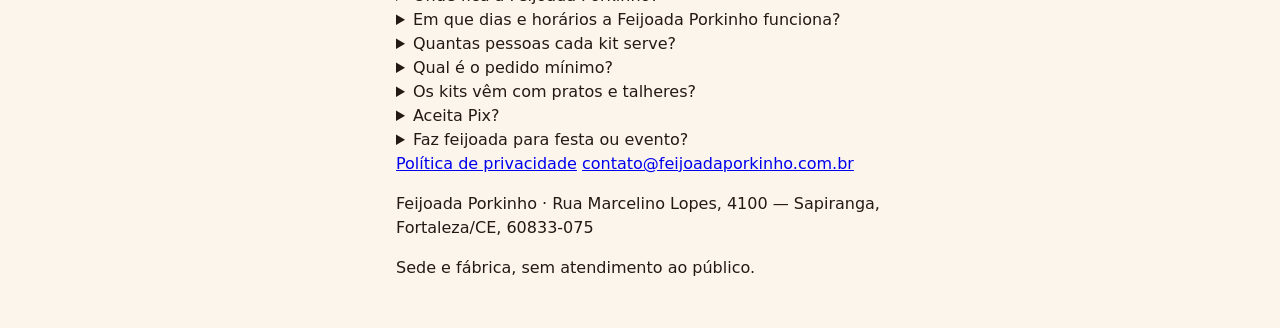
==== commit 249c4999: "WhatsApp também para pedido direto e reserva O WhatsApp com o Sr. Monteiro serve para reserva, festa" ====
--- a/public/index.html
+++ b/public/index.html
@@ -61,7 +61,7 @@
 .botao__apoio{display:block;font-size:.8125rem;line-height:1.3;color:var(--texto-2)}
 .botao--primario{background:var(--primaria);border-color:var(--primaria-borda);color:var(--primaria-tinta);box-shadow:var(--sombra);min-height:64px}.botao--primario .botao__apoio{color:var(--primaria-apoio)}
 </style>
-<link rel="stylesheet" href="/css/style.css?v=13">
+<link rel="stylesheet" href="/css/style.css?v=14">
 <!-- Marca que ha JavaScript ANTES da primeira pintura. Sem isto, o botao
      de geolocalizacao so aparecia no DOMContentLoaded e empurrava a lista
      de pontos para baixo (layout shift). Liberado na CSP por hash, nao
@@ -120,6 +120,8 @@
         <svg viewBox="0 0 24 24" fill="none" stroke="currentColor" stroke-width="2.5" stroke-linecap="round" stroke-linejoin="round"><path d="m9 18 6-6-6-6"/></svg>
       </span>
     </a>
+
+    <p class="dica-whatsapp">Prefere sem app? <a href="/go/whatsapp" rel="nofollow noopener noreferrer">Peça ou reserve pelo WhatsApp</a> com o Sr. Monteiro.</p>
 
     <!-- Os kits sao o produto: ficam logo abaixo dos botoes dos apps, sempre
          visiveis. Precos de referencia — iguais no JSON-LD e no llms.txt
@@ -257,11 +259,12 @@
       </a>
     </section>
 
-    <!-- 3. WhatsApp: evento, encomenda grande ou Pix. A mensagem ja abre
+    <!-- 3. WhatsApp: pedido direto no horario, reserva, festa e evento, com
+         Pix. A mensagem ja abre
          preenchida (ver o destino de /go/whatsapp no src/worker.js). -->
     <section class="secao" id="encomenda" aria-labelledby="titulo-whatsapp">
-      <h2 class="secao__titulo" id="titulo-whatsapp">Feijoada para festa ou evento</h2>
-      <p class="secao__apoio">Para evento, encomenda grande ou pagamento via Pix, fale direto com o Sr. Monteiro: é ele quem responde. Para entrega no dia a dia, o app é mais rápido.</p>
+      <h2 class="secao__titulo" id="titulo-whatsapp">Pedir direto com o Sr. Monteiro</h2>
+      <p class="secao__apoio">Pelo WhatsApp você pede sem passar pelos apps durante o funcionamento, faz reserva e encomenda para festa ou evento, com pagamento via Pix. É o Sr. Monteiro quem responde.</p>
 
       <a class="botao botao--secundario botao--whatsapp" href="/go/whatsapp"
          rel="nofollow noopener noreferrer">
@@ -269,8 +272,8 @@
           <svg viewBox="0 0 24 24" fill="currentColor"><path d="M12.04 2c-5.5 0-9.96 4.46-9.96 9.96 0 1.76.46 3.48 1.34 5L2 22l5.17-1.35a9.94 9.94 0 0 0 4.87 1.26h.01c5.5 0 9.96-4.46 9.96-9.96 0-2.66-1.04-5.16-2.92-7.04A9.9 9.9 0 0 0 12.04 2Zm0 1.86c2.17 0 4.2.84 5.73 2.38a8.05 8.05 0 0 1 2.37 5.72c0 4.47-3.63 8.1-8.1 8.1a8.1 8.1 0 0 1-4.13-1.13l-.3-.18-3.07.8.82-2.99-.19-.31a8.06 8.06 0 0 1-1.24-4.29c0-4.47 3.64-8.1 8.11-8.1Zm-3.1 4.3c-.16 0-.42.06-.64.3-.22.24-.85.83-.85 2.02s.87 2.34 1 2.5c.12.17 1.68 2.66 4.12 3.62 2.03.8 2.45.64 2.89.6.44-.04 1.42-.58 1.62-1.14.2-.56.2-1.04.14-1.14-.06-.1-.22-.16-.46-.28-.24-.12-1.42-.7-1.64-.78-.22-.08-.38-.12-.54.12-.16.24-.62.78-.76.94-.14.16-.28.18-.52.06-.24-.12-1.01-.37-1.93-1.19-.71-.64-1.19-1.42-1.33-1.66-.14-.24-.01-.37.1-.49.11-.11.24-.28.36-.42.12-.14.16-.24.24-.4.08-.16.04-.3-.02-.42-.06-.12-.54-1.3-.74-1.78-.19-.46-.39-.4-.54-.41h-.46Z"/></svg>
         </span>
         <span class="botao__texto">
-          <span class="botao__rotulo">Pedir orçamento no WhatsApp</span>
-          <span class="botao__apoio">Para evento, diga a data, o número de pessoas e o bairro</span>
+          <span class="botao__rotulo">Pedir no WhatsApp</span>
+          <span class="botao__apoio">Para reserva ou evento, diga a data, o número de pessoas e o bairro</span>
         </span>
         <span class="botao__seta" aria-hidden="true">
           <svg viewBox="0 0 24 24" fill="none" stroke="currentColor" stroke-width="2.5" stroke-linecap="round" stroke-linejoin="round"><path d="m9 18 6-6-6-6"/></svg>
@@ -375,6 +378,10 @@
           <p class="pergunta__resposta">Você compra na hora, direto no balcão de um dos 4 food trucks, e leva para casa. Não há mesas nem consumo no local. O iFood e o 99 Food fazem apenas entrega.</p>
         </details>
         <details class="pergunta">
+          <summary class="pergunta__titulo">Dá para pedir sem usar o iFood ou o 99 Food?</summary>
+          <p class="pergunta__resposta">Sim. Durante o funcionamento, peça direto pelo WhatsApp com o Sr. Monteiro, com pagamento via Pix. Pelo WhatsApp também dá para fazer reserva e encomendar para festa ou evento.</p>
+        </details>
+        <details class="pergunta">
           <summary class="pergunta__titulo">Onde fica a Feijoada Porkinho?</summary>
           <p class="pergunta__resposta">São 4 food trucks de retirada: Guararapes, Parque del Sol e Sapiranga, em Fortaleza, e Av. Eusébio de Queiroz, 3409, no Eusébio. O endereço da Rua Marcelino Lopes é da fábrica e não atende ao público.</p>
         </details>
@@ -448,7 +455,7 @@
       "@type": "Organization",
       "@id": "https://feijoadaporkinho.com.br/#empresa",
       "name": "Feijoada Porkinho",
-      "description": "Feijoada e torresmo caseiro de sexta a domingo em Fortaleza e no Eusébio (CE). Entrega pelo iFood e pelo 99 Food, ou compra para levar em um dos 4 food trucks.",
+      "description": "Feijoada e torresmo caseiro de sexta a domingo em Fortaleza e no Eusébio (CE). Entrega pelo iFood e pelo 99 Food, compra para levar em um dos 4 food trucks, ou pedido, reserva e encomenda pelo WhatsApp.",
       "url": "https://feijoadaporkinho.com.br/",
       "logo": "https://feijoadaporkinho.com.br/img/icon-512.png?v=2",
       "image": "https://feijoadaporkinho.com.br/img/og-image.jpg?v=3",
@@ -814,6 +821,14 @@
         },
         {
           "@type": "Question",
+          "name": "Dá para pedir sem usar o iFood ou o 99 Food?",
+          "acceptedAnswer": {
+            "@type": "Answer",
+            "text": "Sim. Durante o funcionamento, peça direto pelo WhatsApp com o Sr. Monteiro, com pagamento via Pix. Pelo WhatsApp também dá para fazer reserva e encomendar para festa ou evento."
+          }
+        },
+        {
+          "@type": "Question",
           "name": "Onde fica a Feijoada Porkinho?",
           "acceptedAnswer": {
             "@type": "Answer",
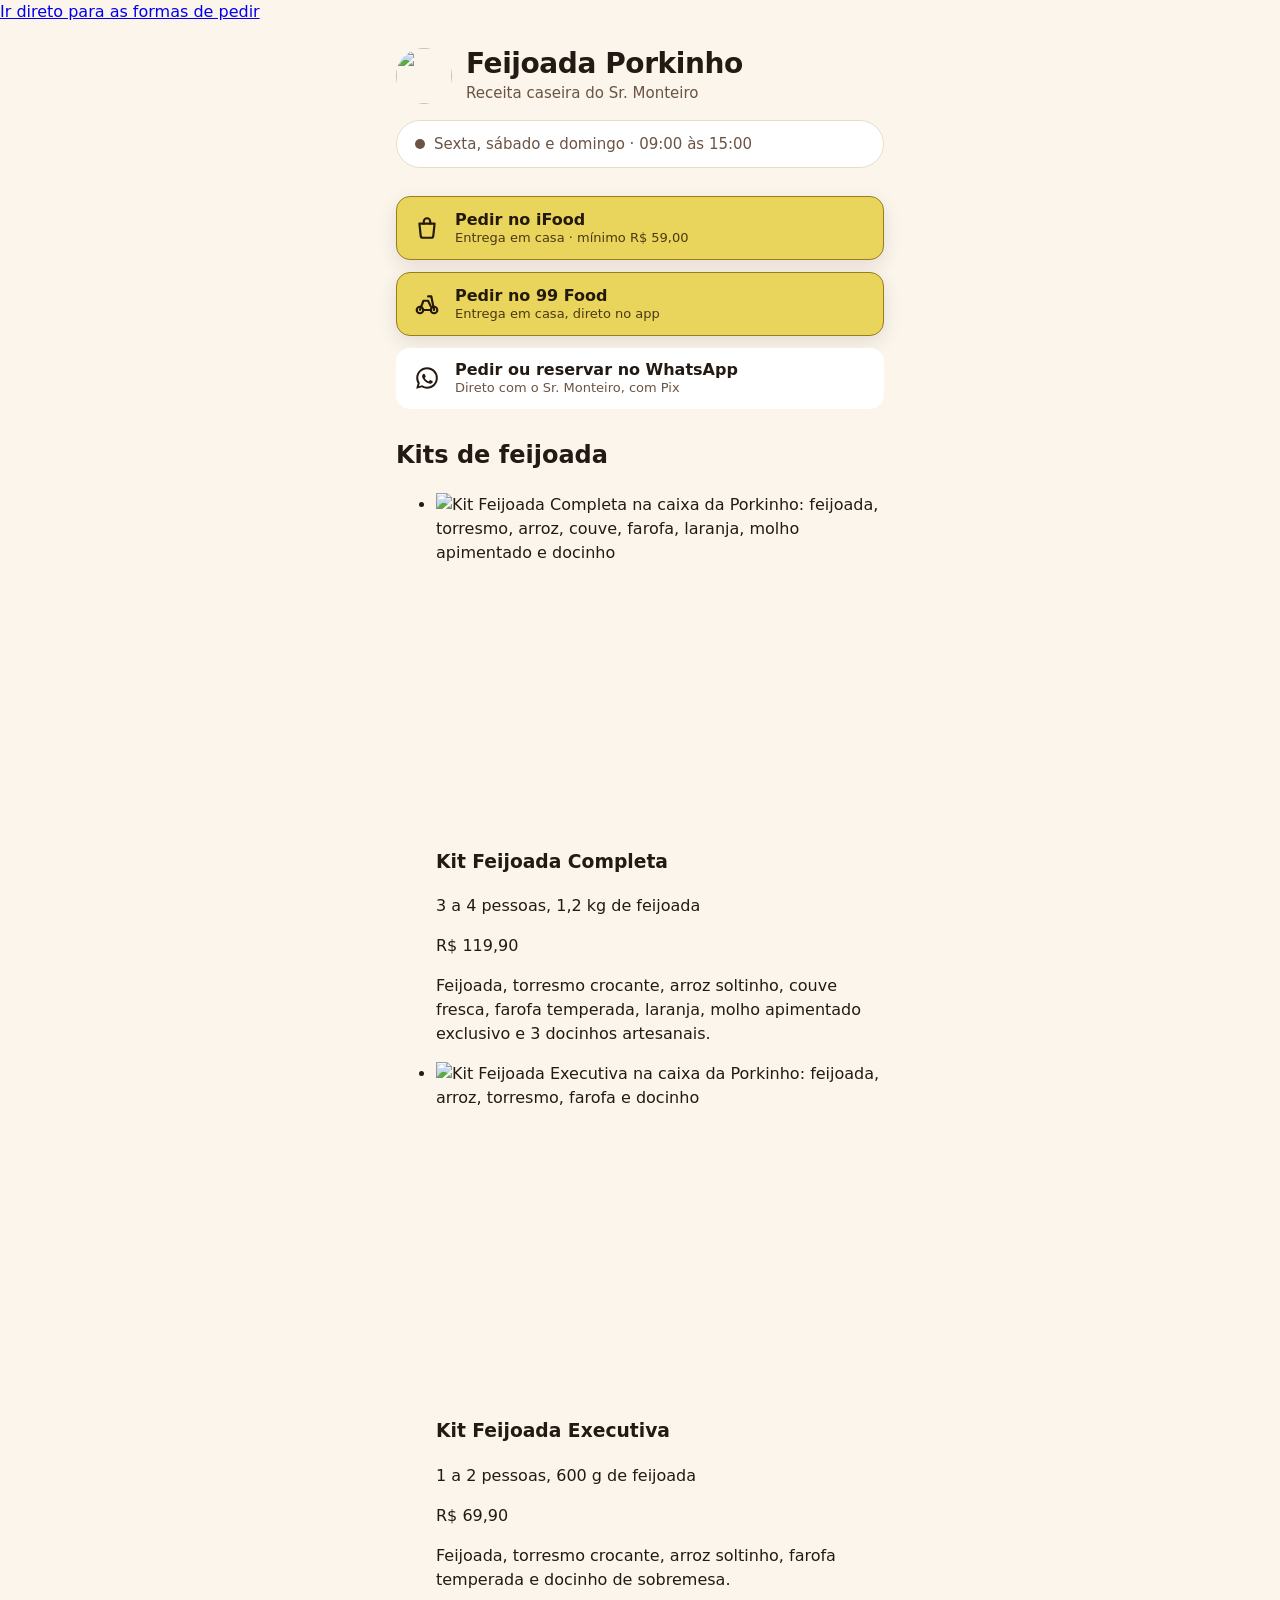
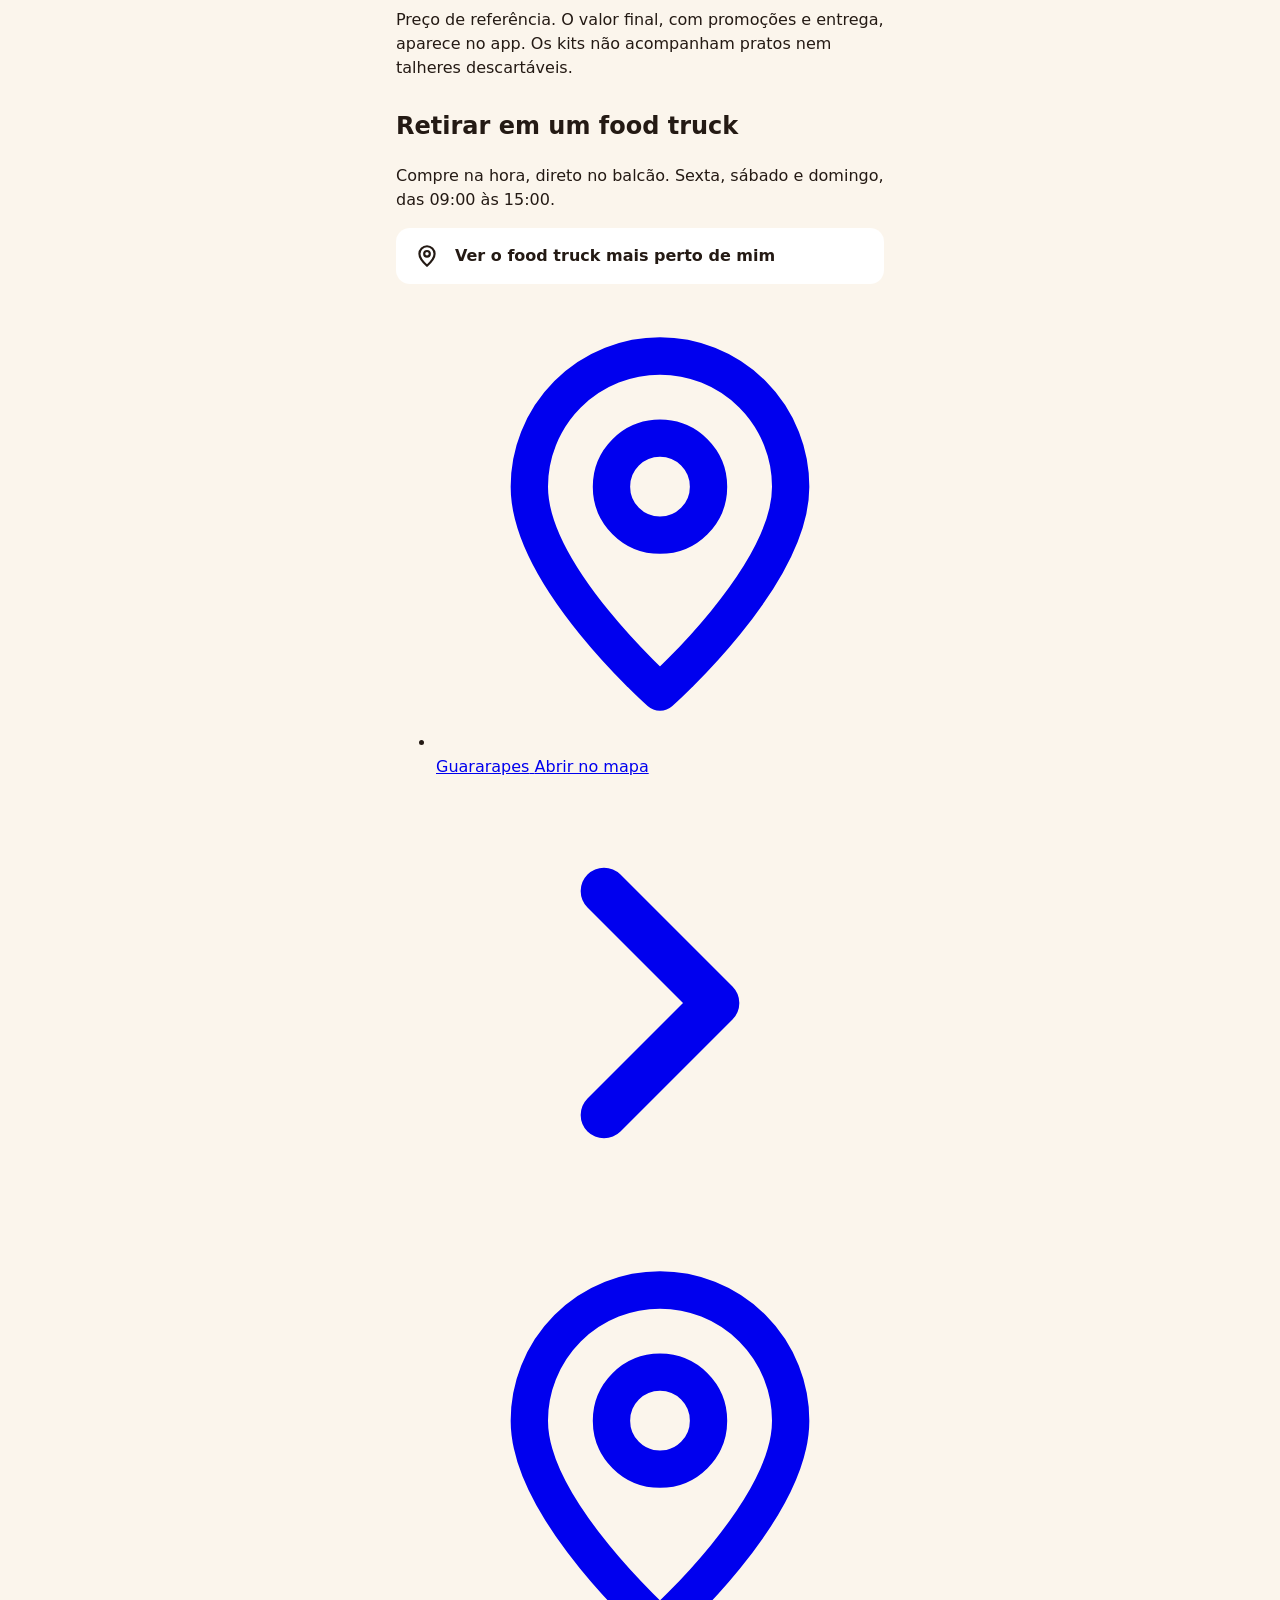
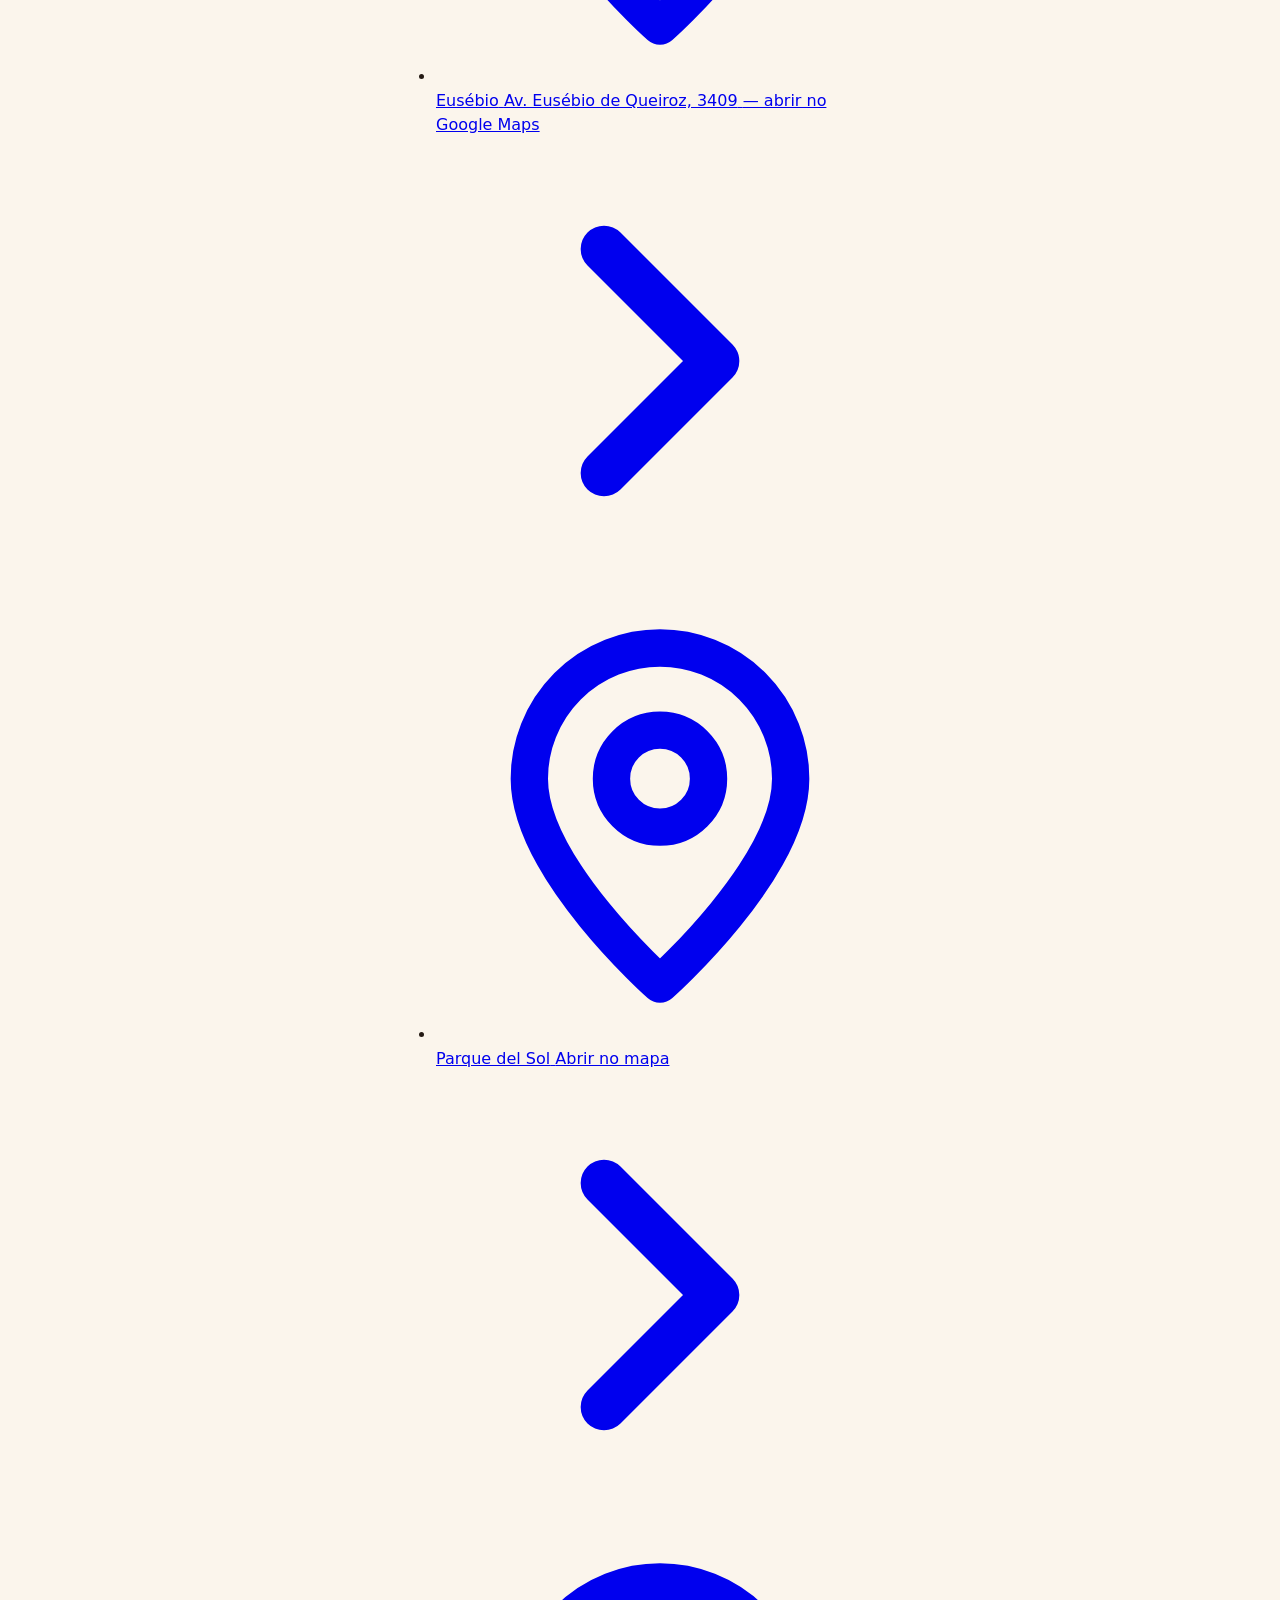
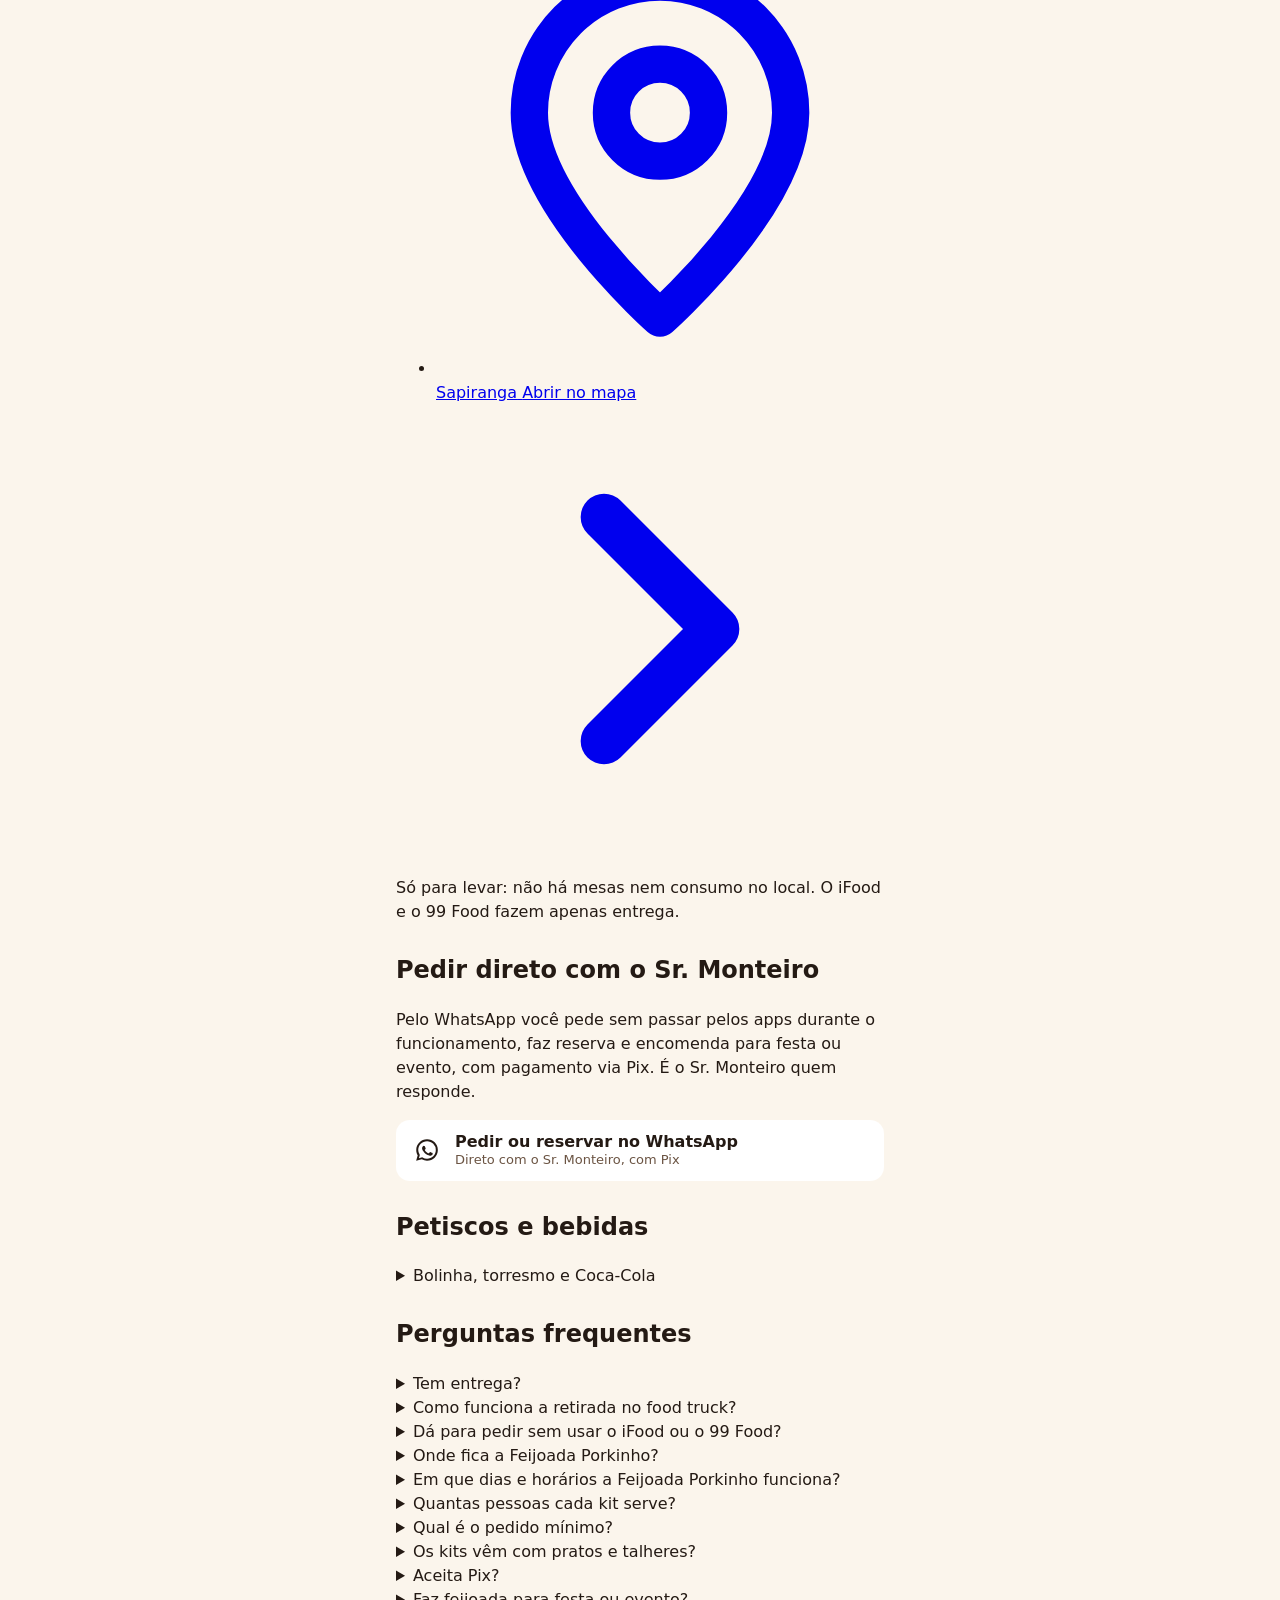
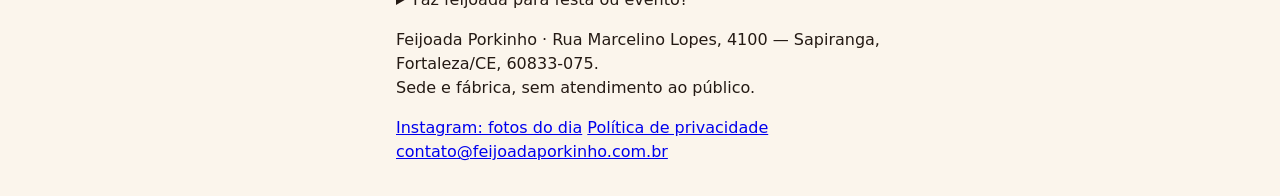
==== commit 57dbd79f: "Fechado vira reserva: WhatsApp em destaque, retirada avisa e preço na 1ª tela Aplica os 5 problemas " ====
--- a/public/index.html
+++ b/public/index.html
@@ -52,7 +52,6 @@
 .status--neutro{color:var(--texto-2);font-weight:400}
 .status__ponto{width:10px;height:10px;flex:0 0 auto;border-radius:50%;background:var(--texto-2)}
 .secao{margin-top:28px}
-.cta-titulo{margin:0 0 12px;font-size:1rem;font-weight:700;color:var(--texto)}
 .botao{display:flex;align-items:center;gap:14px;width:100%;min-height:56px;padding:11px 16px;margin-bottom:12px;border:1px solid transparent;border-radius:var(--raio);background:var(--superficie);color:var(--texto);font:inherit;text-align:left;text-decoration:none;cursor:pointer}
 .botao__icone{flex:0 0 auto;width:28px;height:28px;display:grid;place-items:center}
 .botao__icone svg{width:26px;height:26px;display:block}
@@ -61,7 +60,7 @@
 .botao__apoio{display:block;font-size:.8125rem;line-height:1.3;color:var(--texto-2)}
 .botao--primario{background:var(--primaria);border-color:var(--primaria-borda);color:var(--primaria-tinta);box-shadow:var(--sombra);min-height:64px}.botao--primario .botao__apoio{color:var(--primaria-apoio)}
 </style>
-<link rel="stylesheet" href="/css/style.css?v=14">
+<link rel="stylesheet" href="/css/style.css?v=15">
 <!-- Marca que ha JavaScript ANTES da primeira pintura. Sem isto, o botao
      de geolocalizacao so aparecia no DOMContentLoaded e empurrava a lista
      de pontos para baixo (layout shift). Liberado na CSP por hash, nao
@@ -81,7 +80,7 @@
            alt="" fetchpriority="high" decoding="async">
     </picture>
     <h1 class="topo__titulo">Feijoada Porkinho</h1>
-    <p class="topo__linha">Receita caseira do Sr. Monteiro, de sexta a domingo, em Fortaleza e no Eusébio</p>
+    <p class="topo__linha">Receita caseira do Sr. Monteiro</p>
 
     <p class="status status--neutro" id="status" role="status" aria-live="polite">
       <span class="status__ponto" aria-hidden="true"></span>
@@ -91,8 +90,6 @@
 
   <!-- 1. Marketplaces: os canais preferenciais. -->
   <main id="comprar" class="secao">
-    <p class="cta-titulo" id="cta-titulo">Peça pelo aplicativo</p>
-
     <a class="botao botao--primario" href="/go/ifood"
        rel="nofollow noopener noreferrer">
       <span class="botao__icone" aria-hidden="true">
@@ -121,7 +118,21 @@
       </span>
     </a>
 
-    <p class="dica-whatsapp">Prefere sem app? <a href="/go/whatsapp" rel="nofollow noopener noreferrer">Peça ou reserve pelo WhatsApp</a> com o Sr. Monteiro.</p>
+    <!-- Pedido sem app (no horario) ou reserva (fora dele). Fechado, este
+         botao fica dourado e os dos apps passam a secundarios (app.js). -->
+    <a class="botao botao--secundario botao--whatsapp" id="whatsapp-topo" href="/go/whatsapp" data-whatsapp
+       rel="nofollow noopener noreferrer">
+      <span class="botao__icone" aria-hidden="true">
+        <svg viewBox="0 0 24 24" fill="currentColor"><path d="M12.04 2c-5.5 0-9.96 4.46-9.96 9.96 0 1.76.46 3.48 1.34 5L2 22l5.17-1.35a9.94 9.94 0 0 0 4.87 1.26h.01c5.5 0 9.96-4.46 9.96-9.96 0-2.66-1.04-5.16-2.92-7.04A9.9 9.9 0 0 0 12.04 2Zm0 1.86c2.17 0 4.2.84 5.73 2.38a8.05 8.05 0 0 1 2.37 5.72c0 4.47-3.63 8.1-8.1 8.1a8.1 8.1 0 0 1-4.13-1.13l-.3-.18-3.07.8.82-2.99-.19-.31a8.06 8.06 0 0 1-1.24-4.29c0-4.47 3.64-8.1 8.11-8.1Zm-3.1 4.3c-.16 0-.42.06-.64.3-.22.24-.85.83-.85 2.02s.87 2.34 1 2.5c.12.17 1.68 2.66 4.12 3.62 2.03.8 2.45.64 2.89.6.44-.04 1.42-.58 1.62-1.14.2-.56.2-1.04.14-1.14-.06-.1-.22-.16-.46-.28-.24-.12-1.42-.7-1.64-.78-.22-.08-.38-.12-.54.12-.16.24-.62.78-.76.94-.14.16-.28.18-.52.06-.24-.12-1.01-.37-1.93-1.19-.71-.64-1.19-1.42-1.33-1.66-.14-.24-.01-.37.1-.49.11-.11.24-.28.36-.42.12-.14.16-.24.24-.4.08-.16.04-.3-.02-.42-.06-.12-.54-1.3-.74-1.78-.19-.46-.39-.4-.54-.41h-.46Z"/></svg>
+      </span>
+      <span class="botao__texto">
+        <span class="botao__rotulo" data-rotulo>Pedir ou reservar no WhatsApp</span>
+        <span class="botao__apoio" data-apoio-wa>Direto com o Sr. Monteiro, com Pix</span>
+      </span>
+      <span class="botao__seta" aria-hidden="true">
+        <svg viewBox="0 0 24 24" fill="none" stroke="currentColor" stroke-width="2.5" stroke-linecap="round" stroke-linejoin="round"><path d="m9 18 6-6-6-6"/></svg>
+      </span>
+    </a>
 
     <!-- Os kits sao o produto: ficam logo abaixo dos botoes dos apps, sempre
          visiveis. Precos de referencia — iguais no JSON-LD e no llms.txt
@@ -158,13 +169,14 @@
           </div>
         </li>
       </ul>
-      <p class="kits__nota">Preço de referência. O valor final, com promoções e entrega, aparece no app. Os kits <strong>não acompanham pratos nem talheres descartáveis</strong>.</p>
+      <p class="kits__nota">Preço de referência. O valor final, com promoções e entrega, aparece no app. Os kits não acompanham pratos nem talheres descartáveis.</p>
     </section>
 
     <!-- 2. Retirada nos food trucks. -->
     <section class="secao" aria-labelledby="titulo-retirada">
       <h2 class="secao__titulo" id="titulo-retirada">Retirar em um food truck</h2>
       <p class="secao__apoio">Compre na hora, direto no balcão. Sexta, sábado e domingo, das 09:00 às 15:00.</p>
+      <p class="aviso-fechado" id="retirada-fechado" hidden><span class="aviso-fechado__ponto" aria-hidden="true"></span><span data-texto></span></p>
 
       <button type="button" class="botao botao--fantasma" id="btn-geo">
         <span class="botao__icone" aria-hidden="true">
@@ -244,19 +256,6 @@
 
       <p class="nota-retirada">Só para levar: não há mesas nem consumo no local. O iFood e o 99 Food fazem apenas entrega.</p>
 
-      <a class="botao botao--secundario" href="/go/instagram"
-         rel="nofollow noopener noreferrer">
-        <span class="botao__icone" aria-hidden="true">
-          <svg viewBox="0 0 24 24" fill="none" stroke="currentColor" stroke-width="2" stroke-linecap="round" stroke-linejoin="round"><rect x="3" y="3" width="18" height="18" rx="5"/><circle cx="12" cy="12" r="4"/><path d="M17.5 6.5h.01"/></svg>
-        </span>
-        <span class="botao__texto">
-          <span class="botao__rotulo">@feijoadaporkinho</span>
-          <span class="botao__apoio">Fotos do dia e onde o food truck vai estar</span>
-        </span>
-        <span class="botao__seta" aria-hidden="true">
-          <svg viewBox="0 0 24 24" fill="none" stroke="currentColor" stroke-width="2.5" stroke-linecap="round" stroke-linejoin="round"><path d="m9 18 6-6-6-6"/></svg>
-        </span>
-      </a>
     </section>
 
     <!-- 3. WhatsApp: pedido direto no horario, reserva, festa e evento, com
@@ -266,14 +265,14 @@
       <h2 class="secao__titulo" id="titulo-whatsapp">Pedir direto com o Sr. Monteiro</h2>
       <p class="secao__apoio">Pelo WhatsApp você pede sem passar pelos apps durante o funcionamento, faz reserva e encomenda para festa ou evento, com pagamento via Pix. É o Sr. Monteiro quem responde.</p>
 
-      <a class="botao botao--secundario botao--whatsapp" href="/go/whatsapp"
+      <a class="botao botao--secundario botao--whatsapp" id="whatsapp-secao" href="/go/whatsapp" data-whatsapp
          rel="nofollow noopener noreferrer">
         <span class="botao__icone" aria-hidden="true">
           <svg viewBox="0 0 24 24" fill="currentColor"><path d="M12.04 2c-5.5 0-9.96 4.46-9.96 9.96 0 1.76.46 3.48 1.34 5L2 22l5.17-1.35a9.94 9.94 0 0 0 4.87 1.26h.01c5.5 0 9.96-4.46 9.96-9.96 0-2.66-1.04-5.16-2.92-7.04A9.9 9.9 0 0 0 12.04 2Zm0 1.86c2.17 0 4.2.84 5.73 2.38a8.05 8.05 0 0 1 2.37 5.72c0 4.47-3.63 8.1-8.1 8.1a8.1 8.1 0 0 1-4.13-1.13l-.3-.18-3.07.8.82-2.99-.19-.31a8.06 8.06 0 0 1-1.24-4.29c0-4.47 3.64-8.1 8.11-8.1Zm-3.1 4.3c-.16 0-.42.06-.64.3-.22.24-.85.83-.85 2.02s.87 2.34 1 2.5c.12.17 1.68 2.66 4.12 3.62 2.03.8 2.45.64 2.89.6.44-.04 1.42-.58 1.62-1.14.2-.56.2-1.04.14-1.14-.06-.1-.22-.16-.46-.28-.24-.12-1.42-.7-1.64-.78-.22-.08-.38-.12-.54.12-.16.24-.62.78-.76.94-.14.16-.28.18-.52.06-.24-.12-1.01-.37-1.93-1.19-.71-.64-1.19-1.42-1.33-1.66-.14-.24-.01-.37.1-.49.11-.11.24-.28.36-.42.12-.14.16-.24.24-.4.08-.16.04-.3-.02-.42-.06-.12-.54-1.3-.74-1.78-.19-.46-.39-.4-.54-.41h-.46Z"/></svg>
         </span>
         <span class="botao__texto">
-          <span class="botao__rotulo">Pedir no WhatsApp</span>
-          <span class="botao__apoio">Para reserva ou evento, diga a data, o número de pessoas e o bairro</span>
+          <span class="botao__rotulo" data-rotulo>Pedir ou reservar no WhatsApp</span>
+          <span class="botao__apoio" data-apoio-wa>Direto com o Sr. Monteiro, com Pix</span>
         </span>
         <span class="botao__seta" aria-hidden="true">
           <svg viewBox="0 0 24 24" fill="none" stroke="currentColor" stroke-width="2.5" stroke-linecap="round" stroke-linejoin="round"><path d="m9 18 6-6-6-6"/></svg>
@@ -424,7 +423,9 @@
   </nav>
 
   <footer class="rodape">
+    <p>Feijoada Porkinho · Rua Marcelino Lopes, 4100 — Sapiranga, Fortaleza/CE, 60833-075.<br>Sede e fábrica, sem atendimento ao público.</p>
     <nav class="rodape__links" aria-label="Links do rodapé">
+      <a href="/go/instagram" rel="nofollow noopener noreferrer">Instagram: fotos do dia</a>
       <a href="/politica-de-privacidade.html">Política de privacidade</a>
       <!-- email_off / email_on: marcadores que a Cloudflare respeita. Sem eles, a
      "Email Address Obfuscation" (Scrape Shield) troca o endereco por um link
@@ -432,8 +433,6 @@
      a ser legivel com JavaScript. Sem JS o contato da LGPD ficava ilegivel. -->
       <!--email_off--><a href="mailto:contato@feijoadaporkinho.com.br">contato@feijoadaporkinho.com.br</a><!--email_on-->
     </nav>
-    <p>Feijoada Porkinho · Rua Marcelino Lopes, 4100 — Sapiranga, Fortaleza/CE, 60833-075</p>
-    <p>Sede e fábrica, sem atendimento ao público.</p>
   </footer>
 </div>
 
@@ -889,7 +888,7 @@
 }
 </script>
 
-<script src="/js/app.js?v=9" defer></script>
+<script src="/js/app.js?v=10" defer></script>
 
 <!-- Cloudflare Web Analytics: sem cookie, agregado. Token no README. -->
 <script defer src="https://static.cloudflareinsights.com/beacon.min.js" data-cf-beacon='{"token": "8e8b0d44a40e4c05b79d54e70756893f"}'></script>
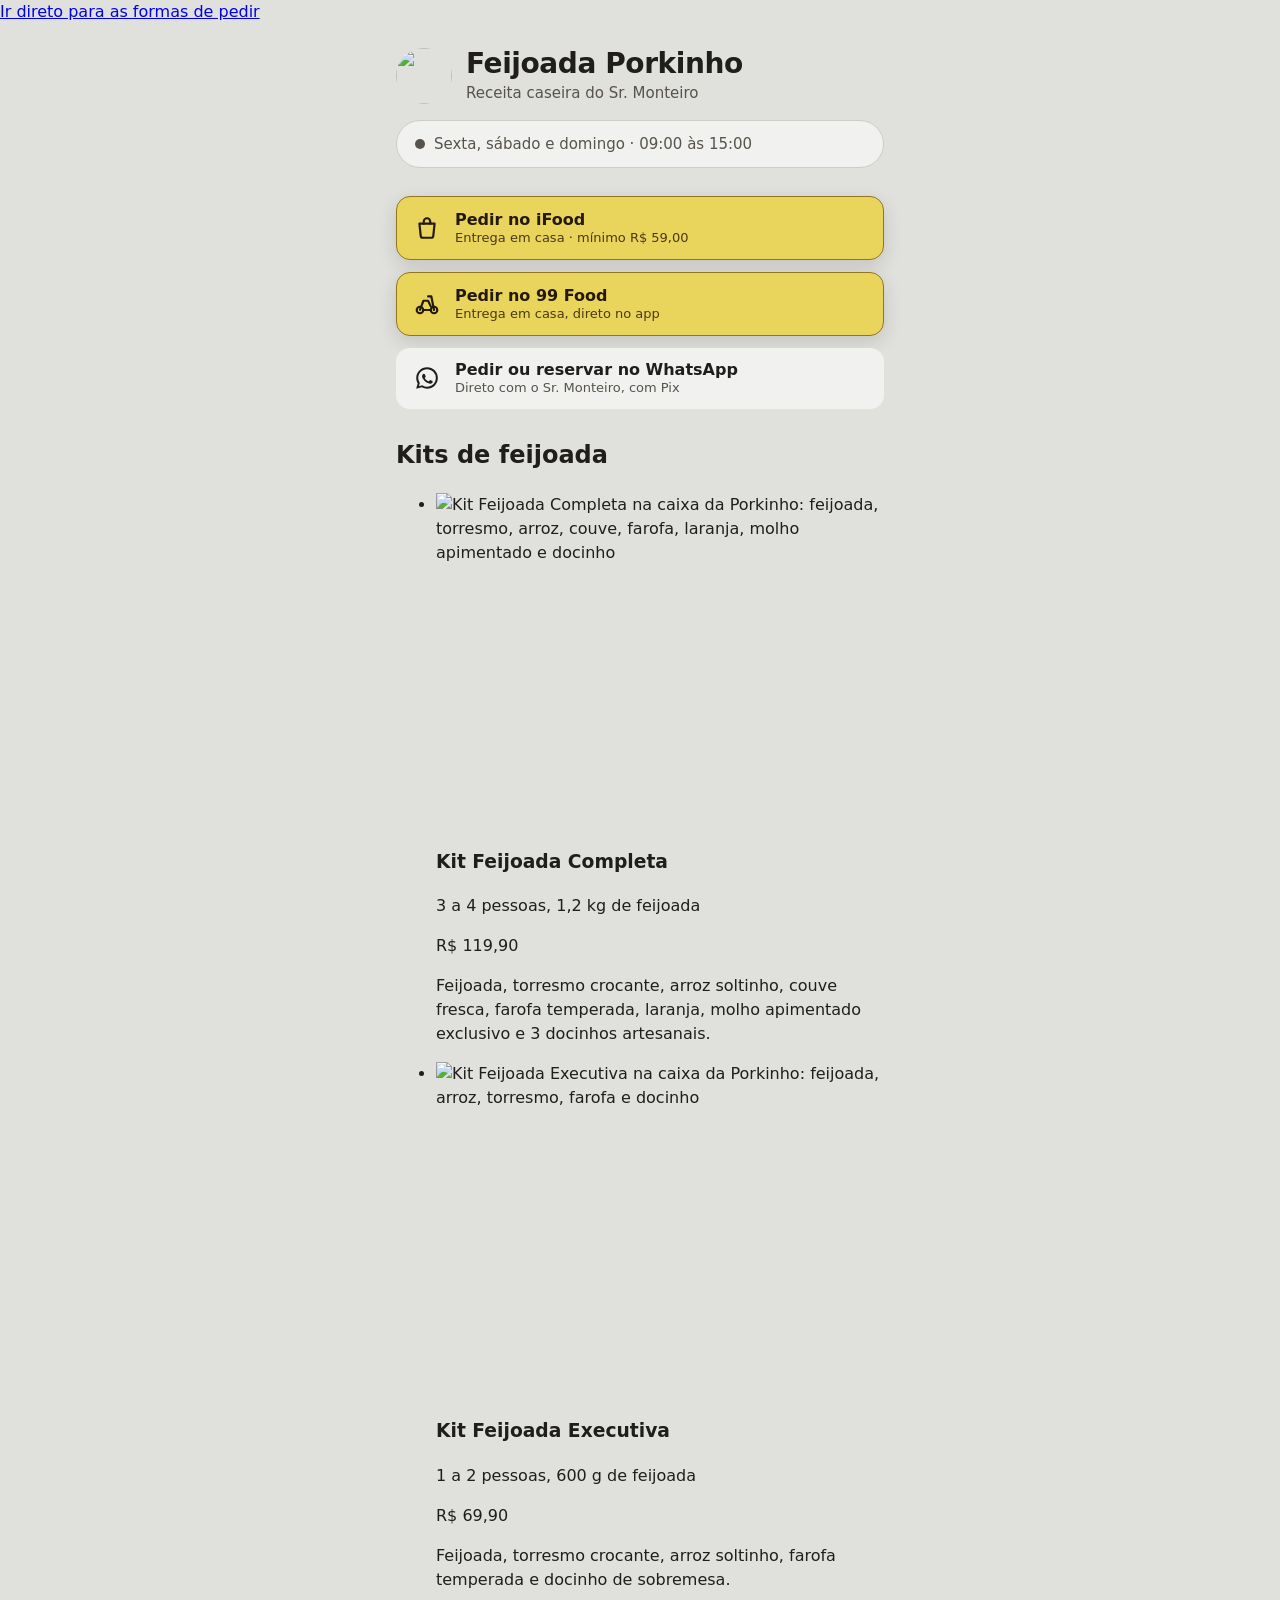
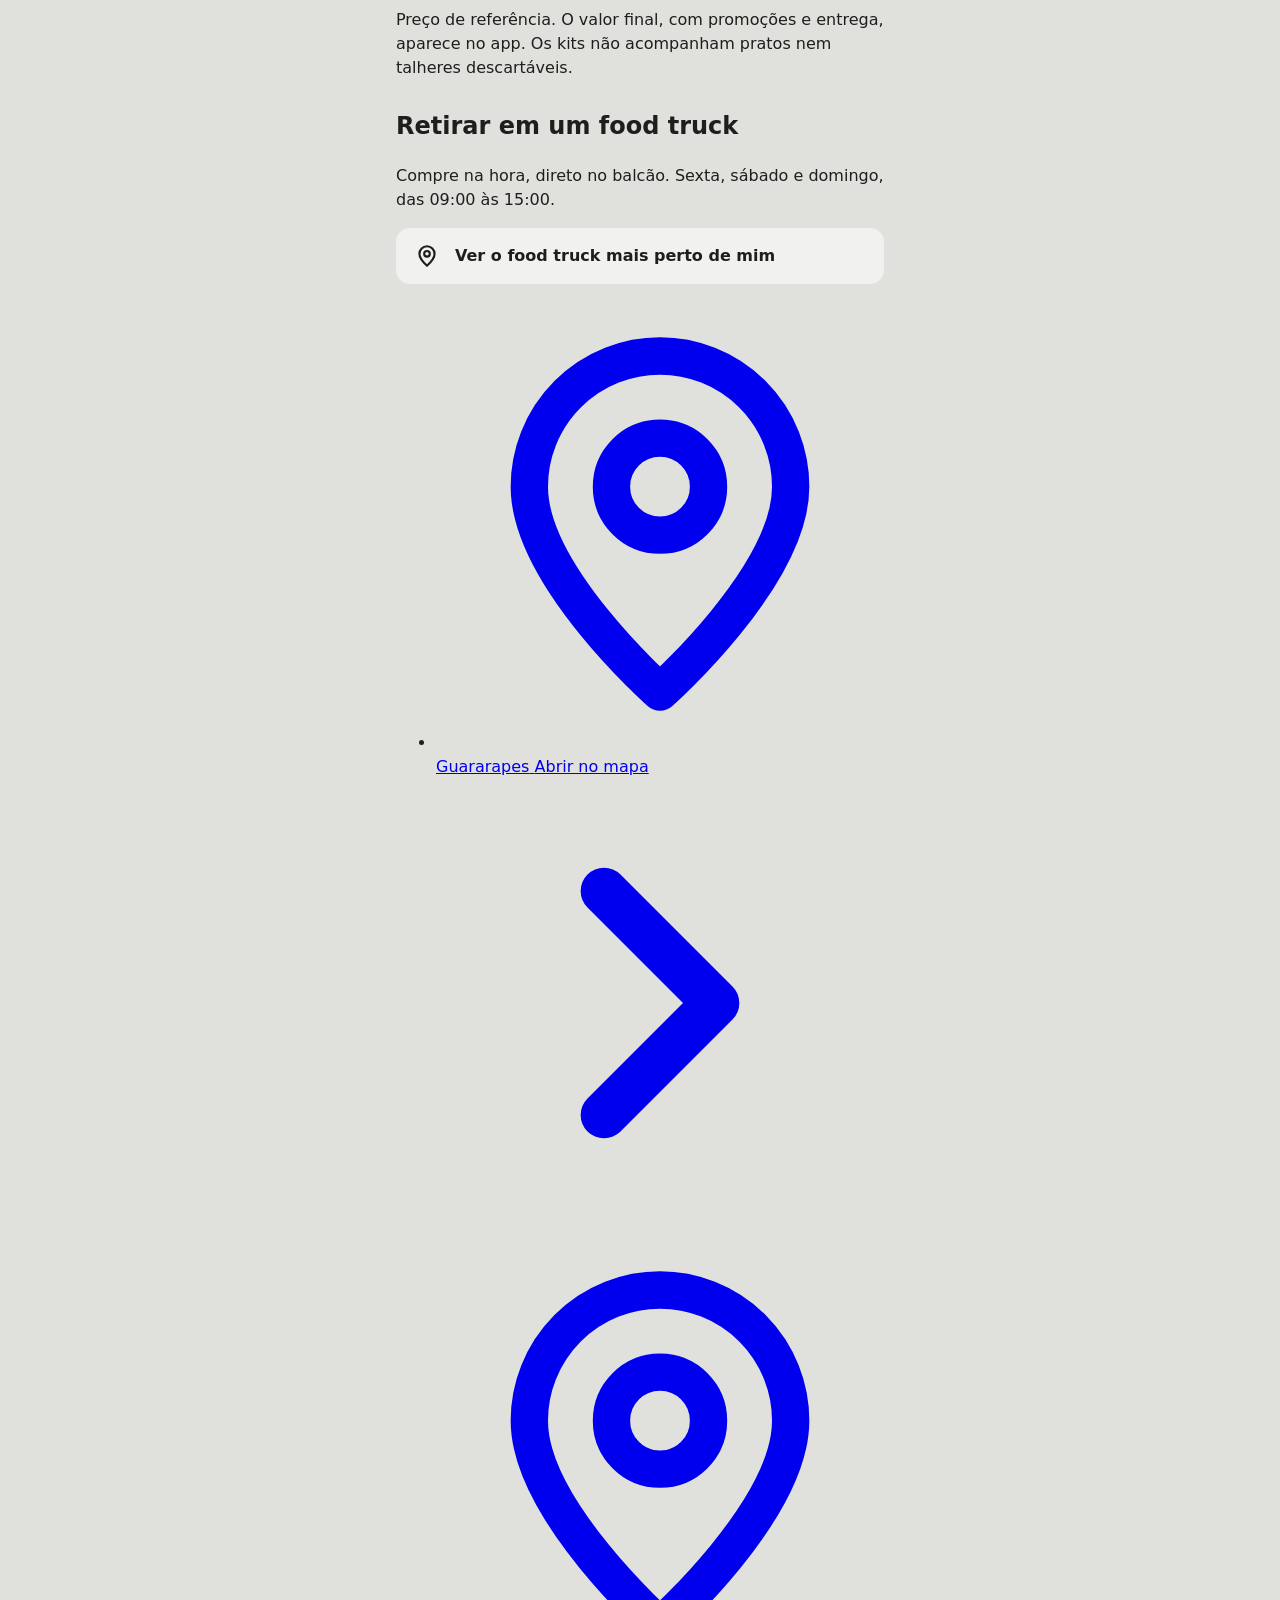
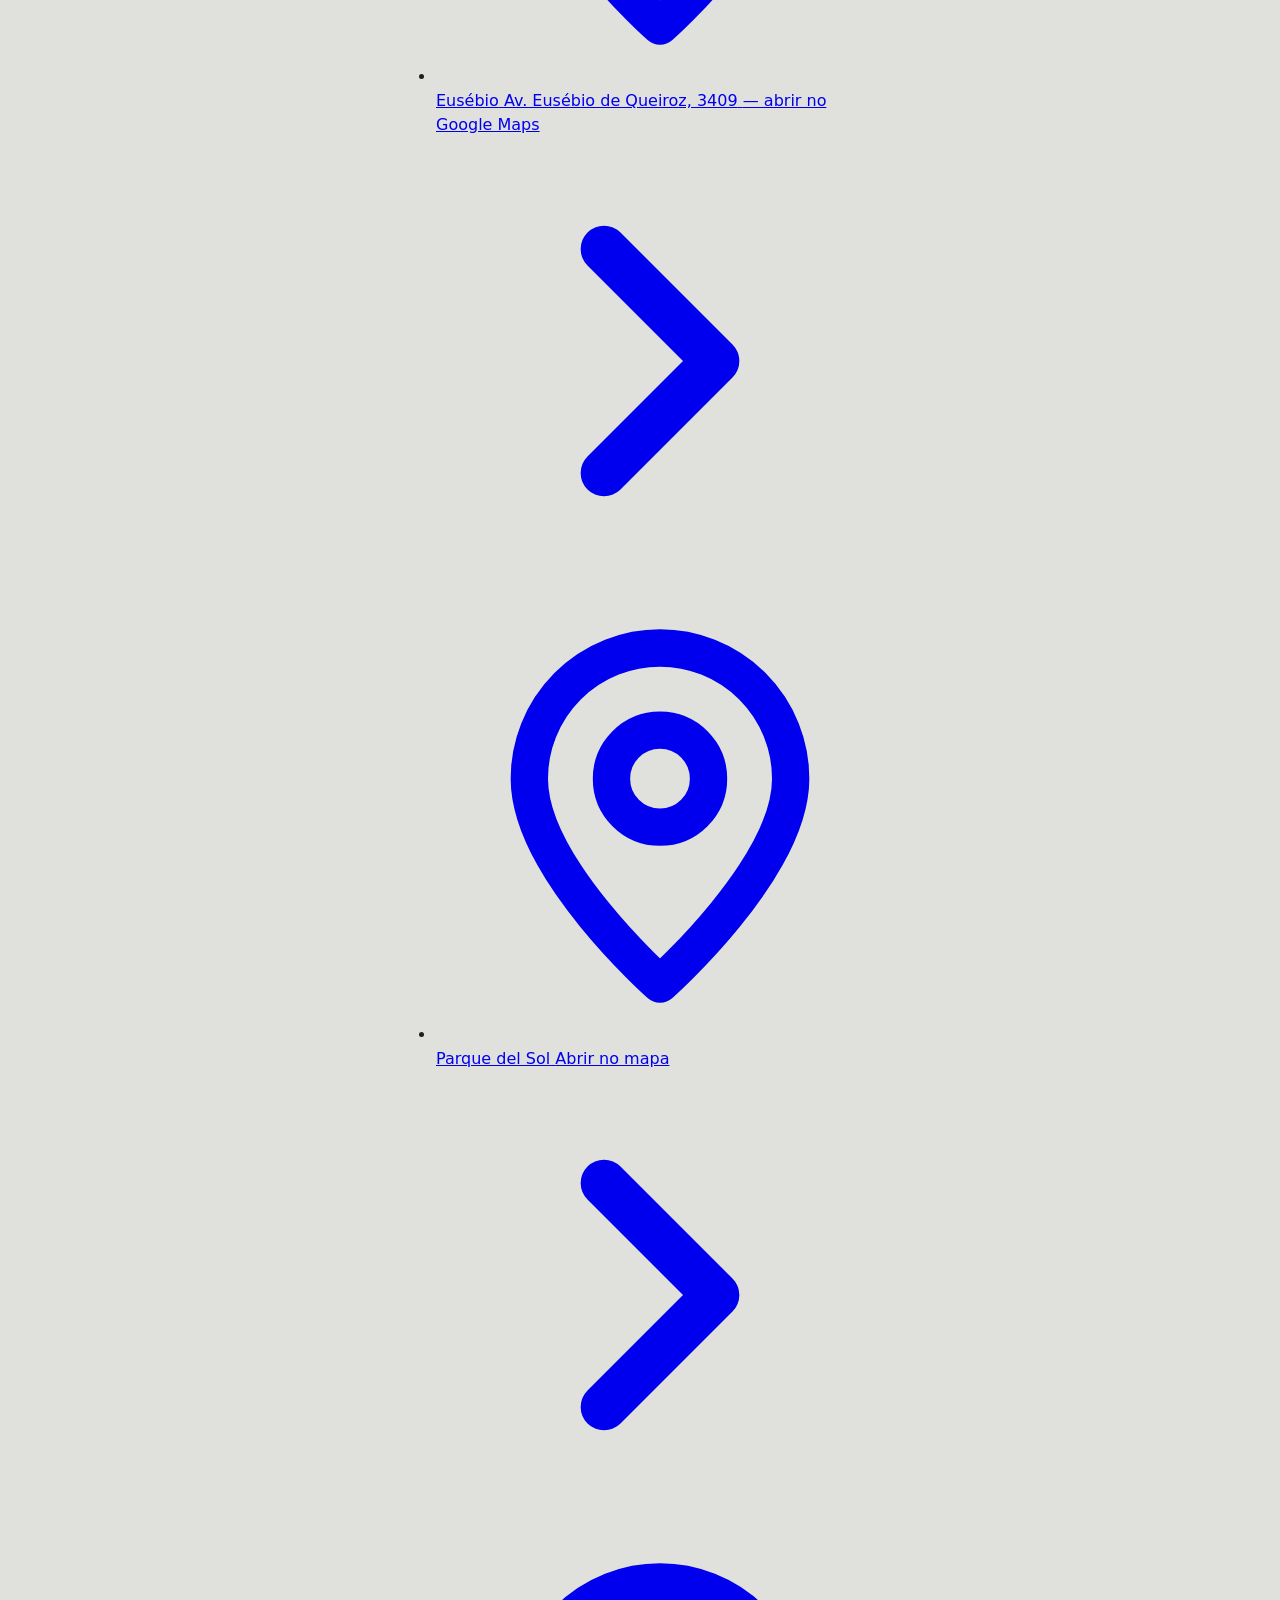
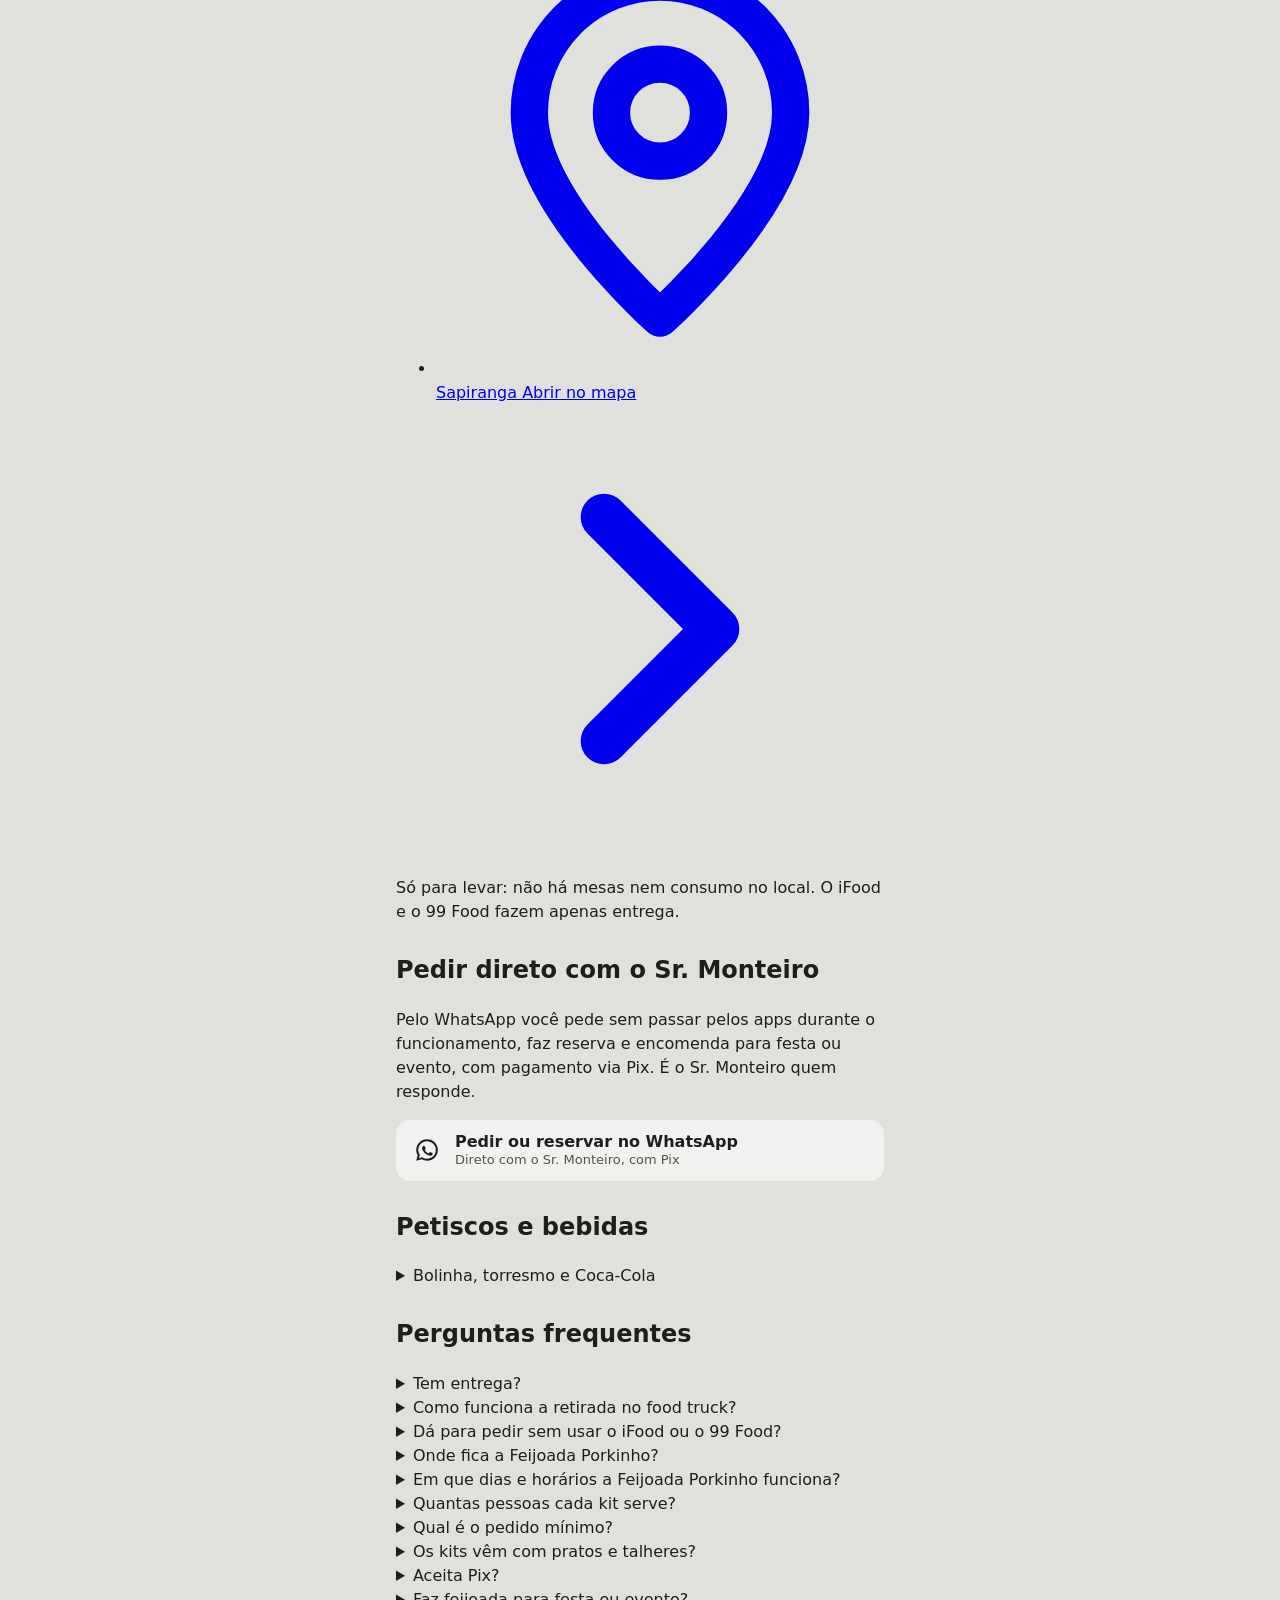
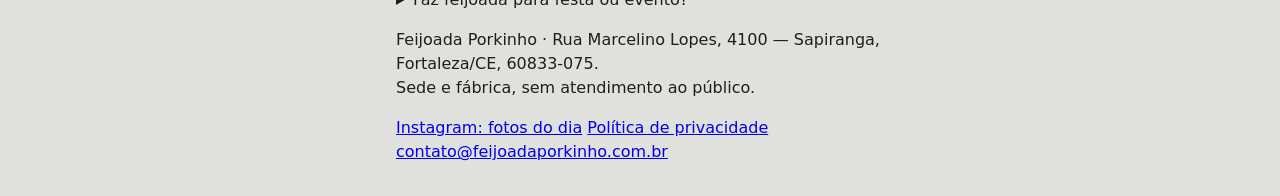
==== commit a17f69ae: "Troca o marrom chocolate por cimento e dourado O fundo passa a ser cimento, como no Instagram da mar" ====
--- a/public/index.html
+++ b/public/index.html
@@ -6,8 +6,8 @@
 <title>Feijoada em Fortaleza e Eusébio | Feijoada Porkinho</title>
 <meta name="description" content="Feijoada e torresmo caseiro de sexta a domingo em Fortaleza e no Eusébio. Kits para 1 a 4 pessoas no iFood e no 99 Food, ou para retirar em um dos 4 food trucks.">
 <link rel="canonical" href="https://feijoadaporkinho.com.br/">
-<meta name="theme-color" content="#1A120C" media="(prefers-color-scheme: dark)">
-<meta name="theme-color" content="#FBF5EC" media="(prefers-color-scheme: light)">
+<meta name="theme-color" content="#262624" media="(prefers-color-scheme: dark)">
+<meta name="theme-color" content="#E0E0DD" media="(prefers-color-scheme: light)">
 <meta name="robots" content="index, follow, max-image-preview:large">
 
 <meta property="og:type" content="website">
@@ -38,8 +38,8 @@
 <!-- CSS critico: tokens e primeira dobra. O resto vem em /css/style.css. -->
 <style>
 @font-face{font-family:'Outfit';src:url('/fonts/outfit-latin-var.woff2?v=1') format('woff2');font-weight:400 700;font-style:normal;font-display:swap;unicode-range:U+0000-00FF,U+0131,U+0152-0153,U+02BB-02BC,U+02C6,U+02DA,U+02DC,U+0304,U+0308,U+0329,U+2000-206F,U+20AC,U+2122,U+2191,U+2193,U+2212,U+2215,U+FEFF,U+FFFD}
-:root{color-scheme:dark light;--fundo:#1A120C;--superficie:#2A1F18;--borda-suave:#3D2E23;--texto:#F5EDE3;--texto-2:#B8A594;--primaria:#E9D45C;--primaria-borda:transparent;--primaria-tinta:#241A0B;--primaria-apoio:#4A3A12;--raio:14px;--largura:520px;--sombra:0 6px 18px rgba(0,0,0,.38)}
-@media(prefers-color-scheme:light){:root{--fundo:#FBF5EC;--superficie:#FFF;--borda-suave:#EADCC9;--texto:#241A14;--texto-2:#6B5443;--primaria-borda:#9C7C20;--sombra:0 6px 18px rgba(72,48,26,.12)}}
+:root{color-scheme:dark light;--fundo:#262624;--superficie:#31312E;--borda-suave:#46453F;--texto:#F1EFEA;--texto-2:#B5B1A9;--primaria:#E9D45C;--primaria-borda:transparent;--primaria-tinta:#241A0B;--primaria-apoio:#4A3A12;--raio:14px;--largura:520px;--sombra:0 6px 18px rgba(0,0,0,.42)}
+@media(prefers-color-scheme:light){:root{--fundo:#E0E0DD;--superficie:#F1F1EF;--borda-suave:#CFCCC5;--texto:#1F1E1C;--texto-2:#57534C;--primaria-borda:#937520;--sombra:0 6px 18px rgba(30,30,28,.14)}}
 *,*::before,*::after{box-sizing:border-box}
 body{margin:0;background:var(--fundo);color:var(--texto);font-family:'Outfit',system-ui,-apple-system,'Segoe UI',Roboto,sans-serif;font-size:16px;line-height:1.5;-webkit-font-smoothing:antialiased}
 img{max-width:100%;height:auto;display:block}[hidden]{display:none!important}#btn-geo{display:none}html.js #btn-geo{display:flex}
@@ -60,7 +60,7 @@
 .botao__apoio{display:block;font-size:.8125rem;line-height:1.3;color:var(--texto-2)}
 .botao--primario{background:var(--primaria);border-color:var(--primaria-borda);color:var(--primaria-tinta);box-shadow:var(--sombra);min-height:64px}.botao--primario .botao__apoio{color:var(--primaria-apoio)}
 </style>
-<link rel="stylesheet" href="/css/style.css?v=15">
+<link rel="stylesheet" href="/css/style.css?v=16">
 <!-- Marca que ha JavaScript ANTES da primeira pintura. Sem isto, o botao
      de geolocalizacao so aparecia no DOMContentLoaded e empurrava a lista
      de pontos para baixo (layout shift). Liberado na CSP por hash, nao
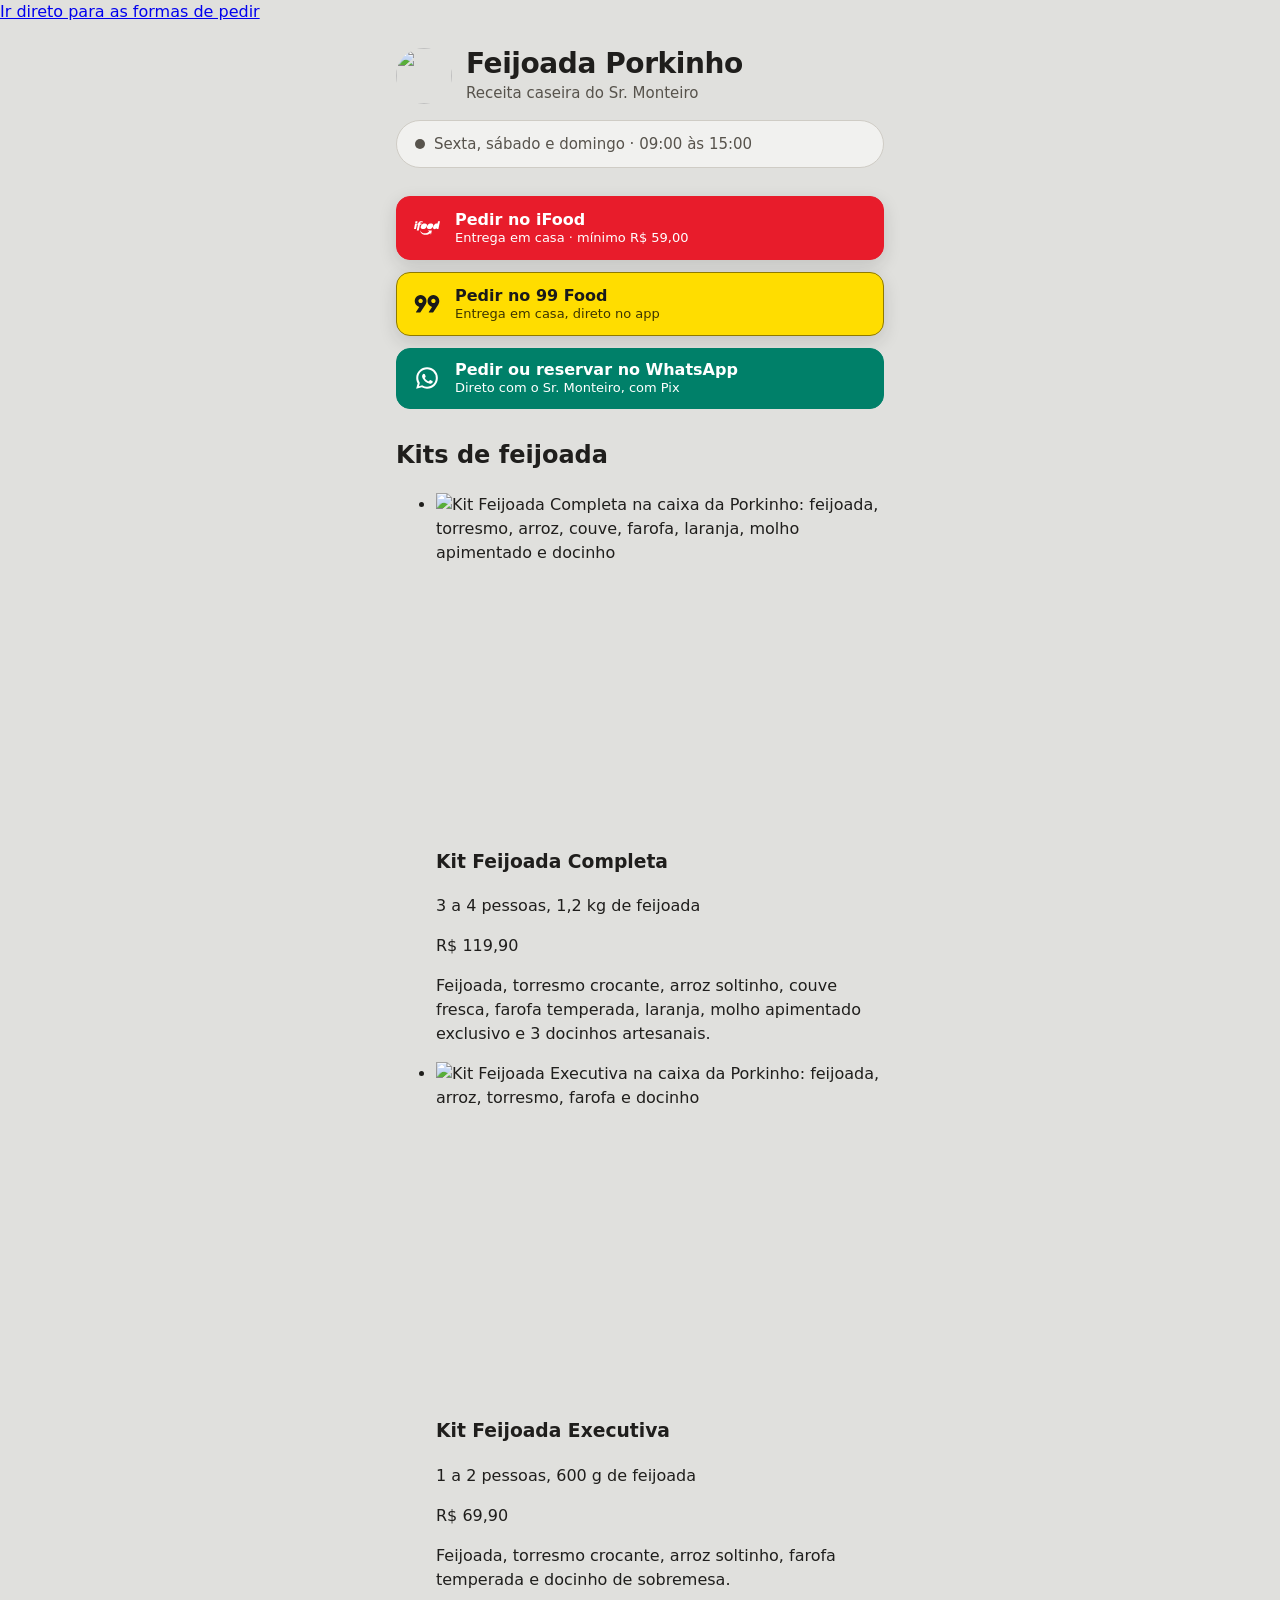
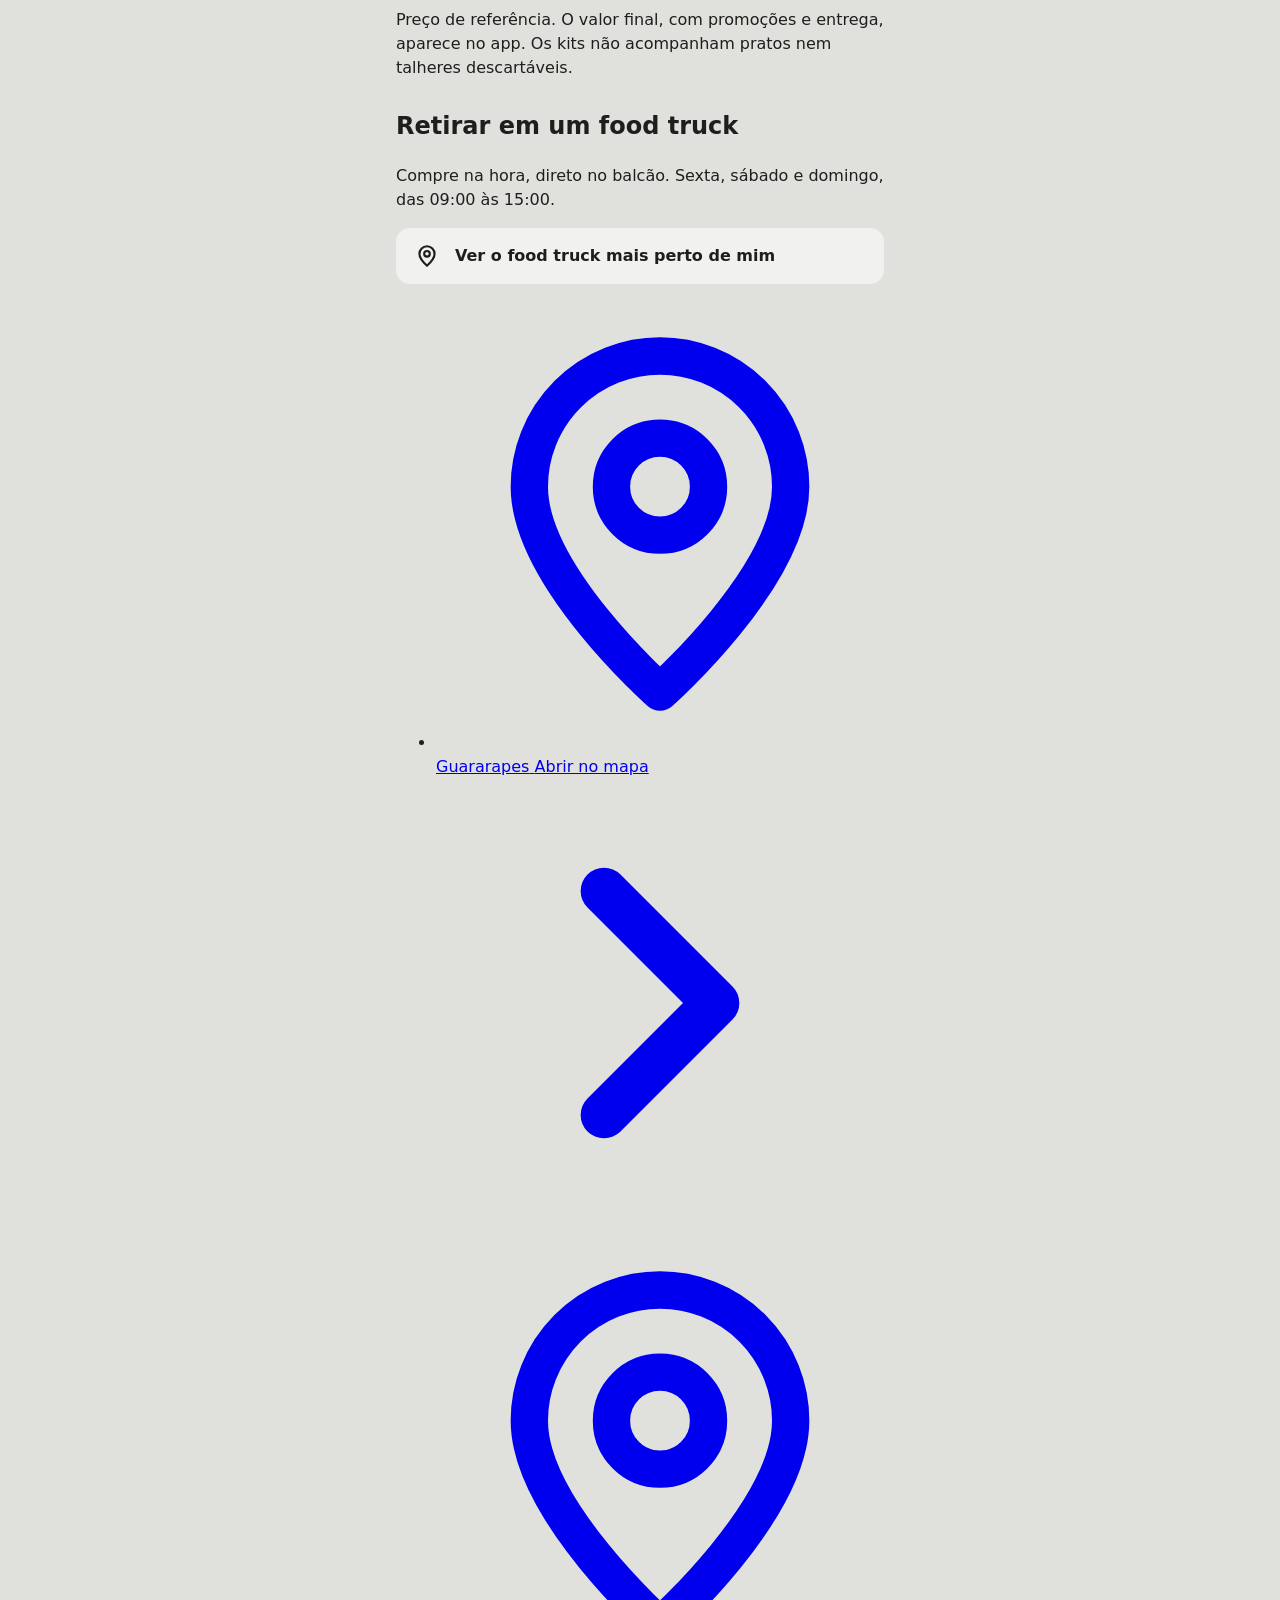
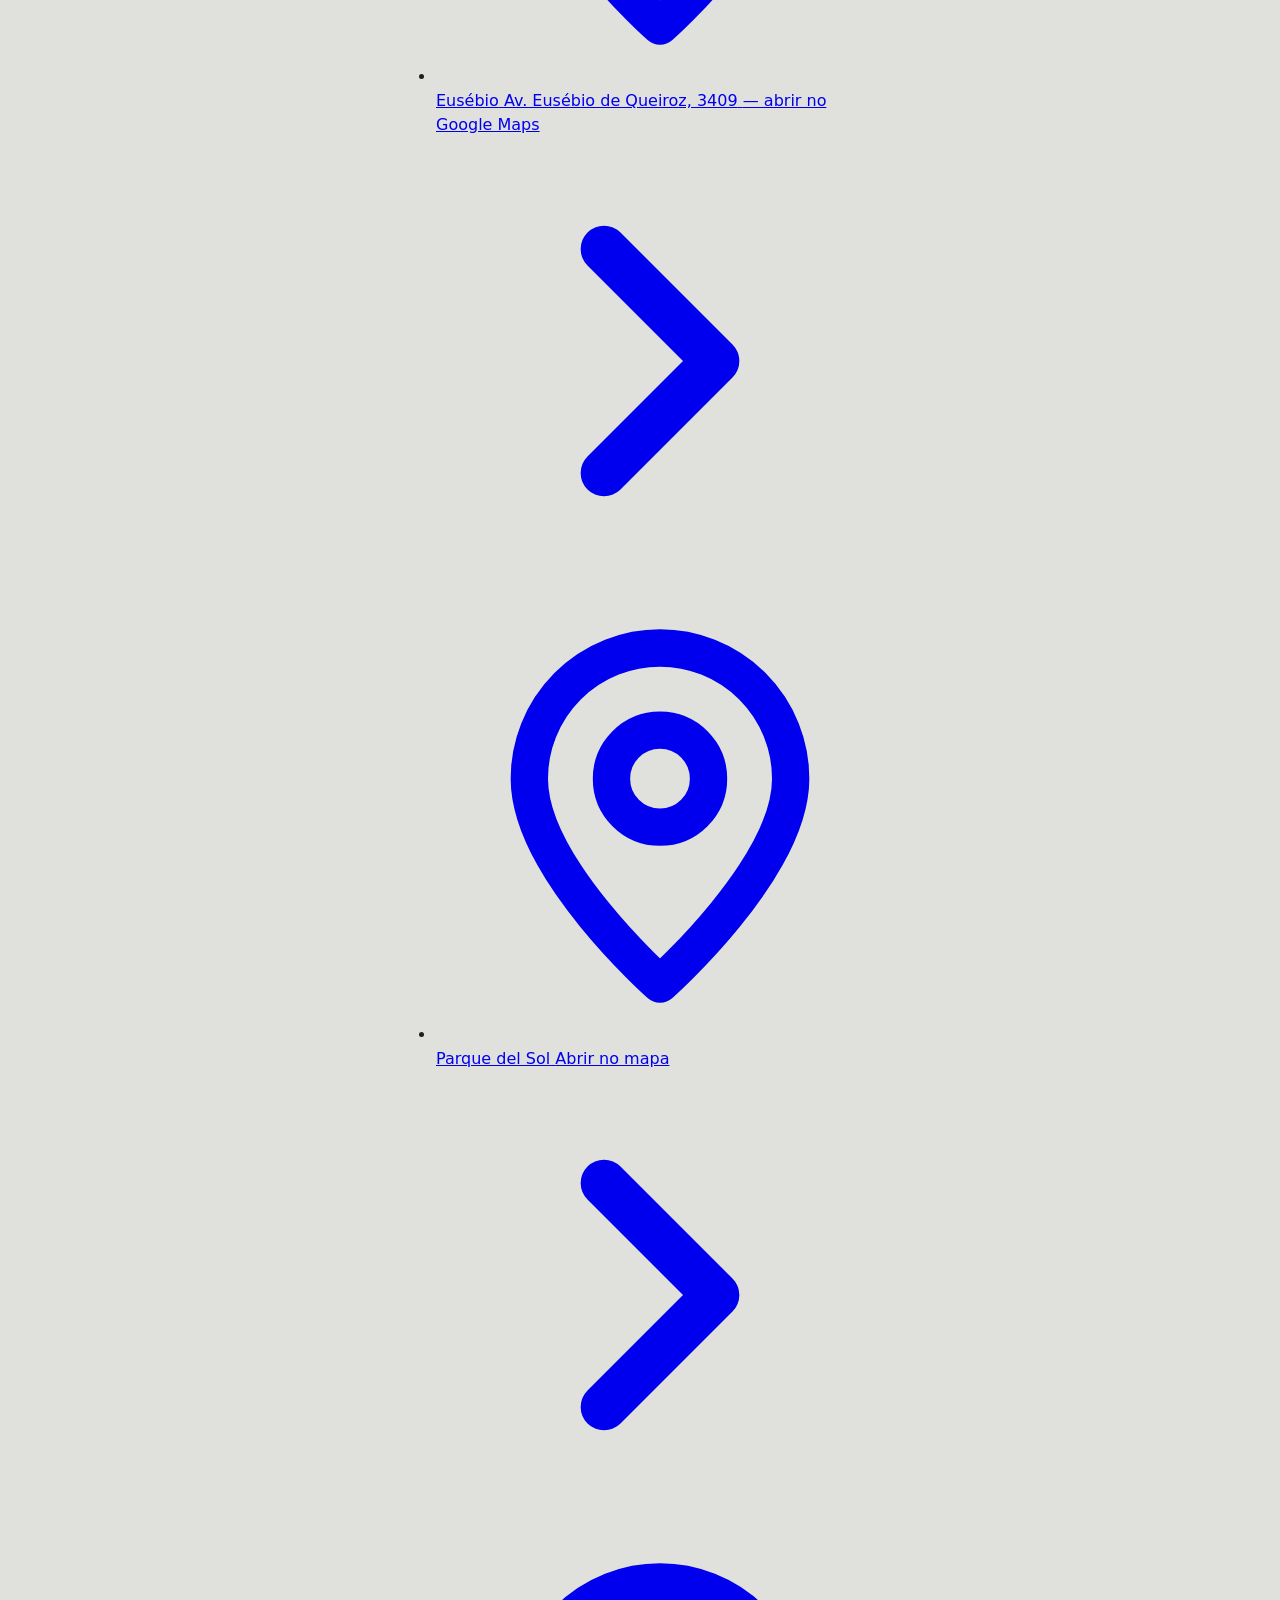
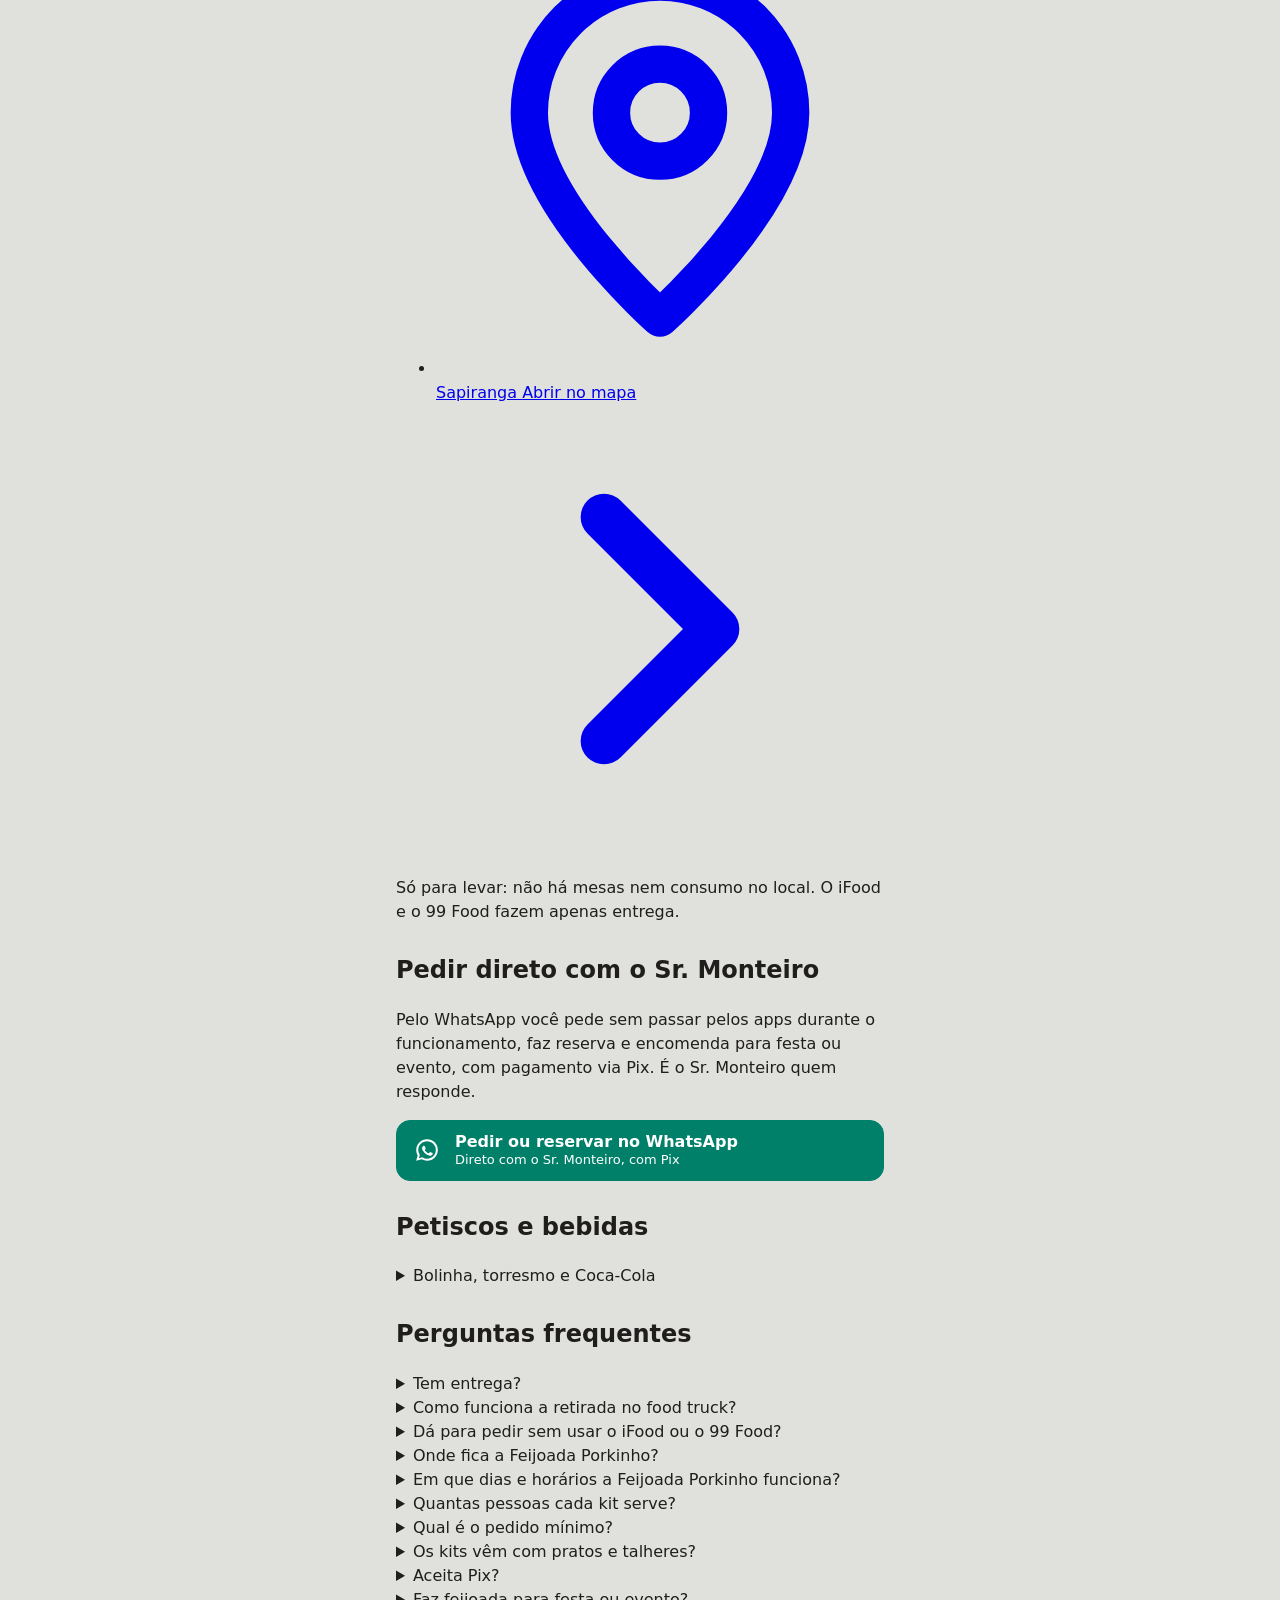
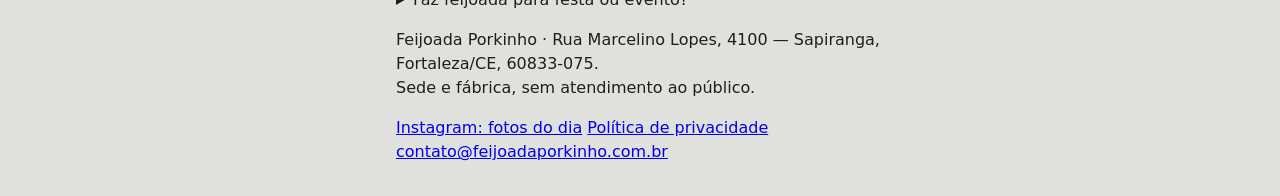
==== commit 4e3199fd: "Botões dos apps com a cor e o logo de cada canal - iFood: fundo vermelho, logo e texto brancos. O ve" ====
--- a/public/index.html
+++ b/public/index.html
@@ -59,8 +59,12 @@
 .botao__rotulo{display:block;font-size:1rem;font-weight:700;line-height:1.25}
 .botao__apoio{display:block;font-size:.8125rem;line-height:1.3;color:var(--texto-2)}
 .botao--primario{background:var(--primaria);border-color:var(--primaria-borda);color:var(--primaria-tinta);box-shadow:var(--sombra);min-height:64px}.botao--primario .botao__apoio{color:var(--primaria-apoio)}
+.botao__icone--logo{width:auto;min-width:28px}.logo-app{display:block;width:auto}.logo-app--ifood{height:22px}.logo-app--99{height:20px}
+.botao--ifood{background:#E81C2B;border-color:#E81C2B;color:#FFF}.botao--ifood .botao__apoio{color:#FFF}
+.botao--99{background:#FFDD00;border-color:transparent;color:#1A1A1A}.botao--99 .botao__apoio{color:#3D3500}@media(prefers-color-scheme:light){.botao--99{border-color:#8F7A00}}
+.botao--whatsapp{background:#008069;border-color:#008069;color:#FFF}.botao--whatsapp .botao__icone,.botao--whatsapp .botao__apoio{color:#FFF}
 </style>
-<link rel="stylesheet" href="/css/style.css?v=16">
+<link rel="stylesheet" href="/css/style.css?v=17">
 <!-- Marca que ha JavaScript ANTES da primeira pintura. Sem isto, o botao
      de geolocalizacao so aparecia no DOMContentLoaded e empurrava a lista
      de pontos para baixo (layout shift). Liberado na CSP por hash, nao
@@ -90,10 +94,10 @@
 
   <!-- 1. Marketplaces: os canais preferenciais. -->
   <main id="comprar" class="secao">
-    <a class="botao botao--primario" href="/go/ifood"
+    <a class="botao botao--primario botao--ifood" href="/go/ifood"
        rel="nofollow noopener noreferrer">
-      <span class="botao__icone" aria-hidden="true">
-        <svg viewBox="0 0 24 24" fill="none" stroke="currentColor" stroke-width="2" stroke-linecap="round" stroke-linejoin="round"><path d="M5 8h14l-1.2 11.2A2 2 0 0 1 15.8 21H8.2a2 2 0 0 1-2-1.8L5 8Z"/><path d="M9 8V6a3 3 0 0 1 6 0v2"/></svg>
+      <span class="botao__icone botao__icone--logo" aria-hidden="true">
+        <svg class="logo-app logo-app--ifood" viewBox="0 0 1500 793" role="img" aria-label="iFood"><path fill="currentColor" fill-rule="evenodd" d="M406 0L455 2L501 13L502 20L490 81L470 73L455 70L433 68L403 69L390 73L382 78L374 86L366 100L357 140L441 140L429 201L428 203L342 203L273 544L159 544L228 207L228 203L189 203L201 140L240 140L252 107L269 76L282 61L282 59L300 41L302 41L313 31L331 20L357 9L381 3ZM1386 6L1500 6L1408 455L1296 455L1308 398L1302 398L1287 418L1272 431L1249 445L1223 455L1199 460L1169 462L1151 459L1139 454L1126 445L1113 430L1106 417L1099 390L1099 364L1106 327L1117 295L1131 266L1149 237L1165 218L1165 216L1170 212L1170 210L1197 183L1233 157L1266 142L1291 136L1318 135L1359 139ZM88 8L203 8L185 101L70 102ZM603 133L644 135L682 145L712 162L733 184L741 199L746 214L748 225L748 257L741 292L726 330L700 371L667 406L639 427L597 448L575 455L549 460L501 461L472 456L440 444L419 430L402 412L392 394L386 371L385 347L391 309L401 279L414 252L430 227L441 215L441 213L449 206L449 204L475 180L495 166L521 152L548 142L580 135ZM963 133L1004 135L1024 139L1047 147L1064 156L1079 167L1098 190L1104 203L1109 221L1110 251L1102 294L1086 333L1060 373L1033 402L1031 402L1025 409L1002 426L961 447L918 459L902 461L863 461L830 455L801 444L776 427L764 414L754 398L746 372L745 346L749 317L759 284L774 252L790 227L808 207L808 205L830 184L855 166L881 152L908 142L940 135ZM63 140L177 140L177 145L114 455L0 455ZM349 544L356 545L362 559L377 583L389 599L395 604L395 606L403 613L403 615L431 641L462 663L496 681L535 695L569 702L606 705L638 704L664 701L696 695L735 684L778 667L806 653L837 634L861 616L875 602L800 544L1029 544L1029 547L979 787L977 786L973 775L973 771L966 755L966 751L959 735L959 731L952 715L947 697L945 692L942 692L912 716L878 737L840 756L804 770L770 780L730 788L694 792L649 793L616 791L588 787L538 773L499 755L457 727L446 716L444 716L413 684L383 641L370 616L360 591L352 563Z"/></svg>
       </span>
       <span class="botao__texto">
         <span class="botao__rotulo">Pedir no iFood</span>
@@ -104,10 +108,10 @@
       </span>
     </a>
 
-    <a class="botao botao--primario" href="/go/99food"
+    <a class="botao botao--primario botao--99" href="/go/99food"
        rel="nofollow noopener noreferrer">
-      <span class="botao__icone" aria-hidden="true">
-        <svg viewBox="0 0 24 24" fill="none" stroke="currentColor" stroke-width="2" stroke-linecap="round" stroke-linejoin="round"><circle cx="5.5" cy="17.5" r="3"/><circle cx="18.5" cy="17.5" r="3"/><path d="M8.5 17.5h7"/><path d="m5.5 17.5 3.2-8.5H13l2.6 5.4"/><path d="M13 5h3l2.5 12.5"/></svg>
+      <span class="botao__icone botao__icone--logo" aria-hidden="true">
+        <svg class="logo-app logo-app--99" viewBox="74 128 352 250" role="img" aria-label="99"><path fill="currentColor" d="m336.5 131.94c-26.428 0-49.864 13.069-64.467 33.217-9.3301 12.868-15.036 28.624-15.63 45.716l-0.0746 2.953c0 38.867 26.527 71.387 62.089 79.765l-44.431 69.233c-1.4402 2.2464 0.13947 5.2286 2.7661 5.2286h54.571c1.3301 0 2.5738-0.68593 3.3035-1.8223l68.789-107.2c8.4043-12.943 13.256-28.505 13.256-45.202v-2.953c-0.66985-17.137-6.4084-32.932-15.779-45.819-14.608-20.091-38.007-33.114-64.392-33.114zm0 49.034c16.179 0 29.299 13.38 29.325 29.9 2e-3 5.2954-1.3217 10.221-3.6399 14.508l-2.2382 3.4857c-5.3517 7.283-13.846 12.018-23.447 12.018-16.199 0-29.33-13.41-29.33-29.956 0.0311-16.572 13.148-29.956 29.33-29.956zm-173-49.033c26.385 0 49.787 13.021 64.397 33.113 9.3706 12.887 15.105 28.685 15.772 45.821v2.9502c0 16.698-4.8488 32.26-13.252 45.202l-68.789 107.2c-0.7299 1.1364-1.9703 1.8206-3.3014 1.8206h-54.573c-2.6275 0-4.2038-2.9785-2.7641-5.2249l44.428-69.234c-35.563-8.378-62.086-40.9-62.086-79.767l0.07392-2.9502c0.59235-17.092 6.301-32.852 15.629-45.72 14.605-20.149 38.038-33.214 64.467-33.214zm-2.4e-4 108.94c9.6014 0 18.098-4.733 23.448-12.016l2.238-3.4878c2.3175-4.2868 3.6431-9.2098 3.6409-14.505-0.028-16.519-13.146-29.903-29.327-29.903-16.181 0-29.298 13.383-29.329 29.955 0 16.545 13.131 29.956 29.329 29.956z"/></svg>
       </span>
       <span class="botao__texto">
         <span class="botao__rotulo">Pedir no 99 Food</span>
@@ -118,11 +122,12 @@
       </span>
     </a>
 
-    <!-- Pedido sem app (no horario) ou reserva (fora dele). Fechado, este
-         botao fica dourado e os dos apps passam a secundarios (app.js). -->
+    <!-- Pedido sem app (no horario) ou reserva (fora dele). Fechado, os
+         botoes dos apps passam a secundarios e este fica como o unico
+         botao cheio (app.js). -->
     <a class="botao botao--secundario botao--whatsapp" id="whatsapp-topo" href="/go/whatsapp" data-whatsapp
        rel="nofollow noopener noreferrer">
-      <span class="botao__icone" aria-hidden="true">
+      <span class="botao__icone botao__icone--logo" aria-hidden="true">
         <svg viewBox="0 0 24 24" fill="currentColor"><path d="M12.04 2c-5.5 0-9.96 4.46-9.96 9.96 0 1.76.46 3.48 1.34 5L2 22l5.17-1.35a9.94 9.94 0 0 0 4.87 1.26h.01c5.5 0 9.96-4.46 9.96-9.96 0-2.66-1.04-5.16-2.92-7.04A9.9 9.9 0 0 0 12.04 2Zm0 1.86c2.17 0 4.2.84 5.73 2.38a8.05 8.05 0 0 1 2.37 5.72c0 4.47-3.63 8.1-8.1 8.1a8.1 8.1 0 0 1-4.13-1.13l-.3-.18-3.07.8.82-2.99-.19-.31a8.06 8.06 0 0 1-1.24-4.29c0-4.47 3.64-8.1 8.11-8.1Zm-3.1 4.3c-.16 0-.42.06-.64.3-.22.24-.85.83-.85 2.02s.87 2.34 1 2.5c.12.17 1.68 2.66 4.12 3.62 2.03.8 2.45.64 2.89.6.44-.04 1.42-.58 1.62-1.14.2-.56.2-1.04.14-1.14-.06-.1-.22-.16-.46-.28-.24-.12-1.42-.7-1.64-.78-.22-.08-.38-.12-.54.12-.16.24-.62.78-.76.94-.14.16-.28.18-.52.06-.24-.12-1.01-.37-1.93-1.19-.71-.64-1.19-1.42-1.33-1.66-.14-.24-.01-.37.1-.49.11-.11.24-.28.36-.42.12-.14.16-.24.24-.4.08-.16.04-.3-.02-.42-.06-.12-.54-1.3-.74-1.78-.19-.46-.39-.4-.54-.41h-.46Z"/></svg>
       </span>
       <span class="botao__texto">
@@ -267,7 +272,7 @@
 
       <a class="botao botao--secundario botao--whatsapp" id="whatsapp-secao" href="/go/whatsapp" data-whatsapp
          rel="nofollow noopener noreferrer">
-        <span class="botao__icone" aria-hidden="true">
+        <span class="botao__icone botao__icone--logo" aria-hidden="true">
           <svg viewBox="0 0 24 24" fill="currentColor"><path d="M12.04 2c-5.5 0-9.96 4.46-9.96 9.96 0 1.76.46 3.48 1.34 5L2 22l5.17-1.35a9.94 9.94 0 0 0 4.87 1.26h.01c5.5 0 9.96-4.46 9.96-9.96 0-2.66-1.04-5.16-2.92-7.04A9.9 9.9 0 0 0 12.04 2Zm0 1.86c2.17 0 4.2.84 5.73 2.38a8.05 8.05 0 0 1 2.37 5.72c0 4.47-3.63 8.1-8.1 8.1a8.1 8.1 0 0 1-4.13-1.13l-.3-.18-3.07.8.82-2.99-.19-.31a8.06 8.06 0 0 1-1.24-4.29c0-4.47 3.64-8.1 8.11-8.1Zm-3.1 4.3c-.16 0-.42.06-.64.3-.22.24-.85.83-.85 2.02s.87 2.34 1 2.5c.12.17 1.68 2.66 4.12 3.62 2.03.8 2.45.64 2.89.6.44-.04 1.42-.58 1.62-1.14.2-.56.2-1.04.14-1.14-.06-.1-.22-.16-.46-.28-.24-.12-1.42-.7-1.64-.78-.22-.08-.38-.12-.54.12-.16.24-.62.78-.76.94-.14.16-.28.18-.52.06-.24-.12-1.01-.37-1.93-1.19-.71-.64-1.19-1.42-1.33-1.66-.14-.24-.01-.37.1-.49.11-.11.24-.28.36-.42.12-.14.16-.24.24-.4.08-.16.04-.3-.02-.42-.06-.12-.54-1.3-.74-1.78-.19-.46-.39-.4-.54-.41h-.46Z"/></svg>
         </span>
         <span class="botao__texto">
@@ -338,20 +343,20 @@
           <p class="nota">Preço de referência. O valor final aparece no app.</p>
 
           <div class="cardapio__acoes">
-            <a class="botao botao--primario" href="/go/ifood"
+            <a class="botao botao--primario botao--ifood" href="/go/ifood"
                rel="nofollow noopener noreferrer">
-              <span class="botao__icone" aria-hidden="true">
-                <svg viewBox="0 0 24 24" fill="none" stroke="currentColor" stroke-width="2" stroke-linecap="round" stroke-linejoin="round"><path d="M5 8h14l-1.2 11.2A2 2 0 0 1 15.8 21H8.2a2 2 0 0 1-2-1.8L5 8Z"/><path d="M9 8V6a3 3 0 0 1 6 0v2"/></svg>
+              <span class="botao__icone botao__icone--logo" aria-hidden="true">
+        <svg class="logo-app logo-app--ifood" viewBox="0 0 1500 793" role="img" aria-label="iFood"><path fill="currentColor" fill-rule="evenodd" d="M406 0L455 2L501 13L502 20L490 81L470 73L455 70L433 68L403 69L390 73L382 78L374 86L366 100L357 140L441 140L429 201L428 203L342 203L273 544L159 544L228 207L228 203L189 203L201 140L240 140L252 107L269 76L282 61L282 59L300 41L302 41L313 31L331 20L357 9L381 3ZM1386 6L1500 6L1408 455L1296 455L1308 398L1302 398L1287 418L1272 431L1249 445L1223 455L1199 460L1169 462L1151 459L1139 454L1126 445L1113 430L1106 417L1099 390L1099 364L1106 327L1117 295L1131 266L1149 237L1165 218L1165 216L1170 212L1170 210L1197 183L1233 157L1266 142L1291 136L1318 135L1359 139ZM88 8L203 8L185 101L70 102ZM603 133L644 135L682 145L712 162L733 184L741 199L746 214L748 225L748 257L741 292L726 330L700 371L667 406L639 427L597 448L575 455L549 460L501 461L472 456L440 444L419 430L402 412L392 394L386 371L385 347L391 309L401 279L414 252L430 227L441 215L441 213L449 206L449 204L475 180L495 166L521 152L548 142L580 135ZM963 133L1004 135L1024 139L1047 147L1064 156L1079 167L1098 190L1104 203L1109 221L1110 251L1102 294L1086 333L1060 373L1033 402L1031 402L1025 409L1002 426L961 447L918 459L902 461L863 461L830 455L801 444L776 427L764 414L754 398L746 372L745 346L749 317L759 284L774 252L790 227L808 207L808 205L830 184L855 166L881 152L908 142L940 135ZM63 140L177 140L177 145L114 455L0 455ZM349 544L356 545L362 559L377 583L389 599L395 604L395 606L403 613L403 615L431 641L462 663L496 681L535 695L569 702L606 705L638 704L664 701L696 695L735 684L778 667L806 653L837 634L861 616L875 602L800 544L1029 544L1029 547L979 787L977 786L973 775L973 771L966 755L966 751L959 735L959 731L952 715L947 697L945 692L942 692L912 716L878 737L840 756L804 770L770 780L730 788L694 792L649 793L616 791L588 787L538 773L499 755L457 727L446 716L444 716L413 684L383 641L370 616L360 591L352 563Z"/></svg>
               </span>
               <span class="botao__texto"><span class="botao__rotulo">Pedir no iFood</span></span>
               <span class="botao__seta" aria-hidden="true">
                 <svg viewBox="0 0 24 24" fill="none" stroke="currentColor" stroke-width="2.5" stroke-linecap="round" stroke-linejoin="round"><path d="m9 18 6-6-6-6"/></svg>
               </span>
             </a>
-            <a class="botao botao--primario" href="/go/99food"
+            <a class="botao botao--primario botao--99" href="/go/99food"
                rel="nofollow noopener noreferrer">
-              <span class="botao__icone" aria-hidden="true">
-                <svg viewBox="0 0 24 24" fill="none" stroke="currentColor" stroke-width="2" stroke-linecap="round" stroke-linejoin="round"><circle cx="5.5" cy="17.5" r="3"/><circle cx="18.5" cy="17.5" r="3"/><path d="M8.5 17.5h7"/><path d="m5.5 17.5 3.2-8.5H13l2.6 5.4"/><path d="M13 5h3l2.5 12.5"/></svg>
+              <span class="botao__icone botao__icone--logo" aria-hidden="true">
+        <svg class="logo-app logo-app--99" viewBox="74 128 352 250" role="img" aria-label="99"><path fill="currentColor" d="m336.5 131.94c-26.428 0-49.864 13.069-64.467 33.217-9.3301 12.868-15.036 28.624-15.63 45.716l-0.0746 2.953c0 38.867 26.527 71.387 62.089 79.765l-44.431 69.233c-1.4402 2.2464 0.13947 5.2286 2.7661 5.2286h54.571c1.3301 0 2.5738-0.68593 3.3035-1.8223l68.789-107.2c8.4043-12.943 13.256-28.505 13.256-45.202v-2.953c-0.66985-17.137-6.4084-32.932-15.779-45.819-14.608-20.091-38.007-33.114-64.392-33.114zm0 49.034c16.179 0 29.299 13.38 29.325 29.9 2e-3 5.2954-1.3217 10.221-3.6399 14.508l-2.2382 3.4857c-5.3517 7.283-13.846 12.018-23.447 12.018-16.199 0-29.33-13.41-29.33-29.956 0.0311-16.572 13.148-29.956 29.33-29.956zm-173-49.033c26.385 0 49.787 13.021 64.397 33.113 9.3706 12.887 15.105 28.685 15.772 45.821v2.9502c0 16.698-4.8488 32.26-13.252 45.202l-68.789 107.2c-0.7299 1.1364-1.9703 1.8206-3.3014 1.8206h-54.573c-2.6275 0-4.2038-2.9785-2.7641-5.2249l44.428-69.234c-35.563-8.378-62.086-40.9-62.086-79.767l0.07392-2.9502c0.59235-17.092 6.301-32.852 15.629-45.72 14.605-20.149 38.038-33.214 64.467-33.214zm-2.4e-4 108.94c9.6014 0 18.098-4.733 23.448-12.016l2.238-3.4878c2.3175-4.2868 3.6431-9.2098 3.6409-14.505-0.028-16.519-13.146-29.903-29.327-29.903-16.181 0-29.298 13.383-29.329 29.955 0 16.545 13.131 29.956 29.329 29.956z"/></svg>
               </span>
               <span class="botao__texto"><span class="botao__rotulo">Pedir no 99 Food</span></span>
               <span class="botao__seta" aria-hidden="true">
@@ -418,8 +423,8 @@
        fazer) e sem JavaScript ela nunca aparece. ?de=barra separa
        estes cliques no relatorio, sem mudar a rota. -->
   <nav class="barra-pedido" id="barra-pedido" aria-label="Pedir pelo aplicativo" hidden>
-    <a class="barra-pedido__botao" href="/go/ifood?de=barra" rel="nofollow noopener noreferrer">Pedir no iFood</a>
-    <a class="barra-pedido__botao" href="/go/99food?de=barra" rel="nofollow noopener noreferrer">Pedir no 99 Food</a>
+    <a class="barra-pedido__botao barra-pedido__botao--ifood" href="/go/ifood?de=barra" rel="nofollow noopener noreferrer">Pedir no iFood</a>
+    <a class="barra-pedido__botao barra-pedido__botao--99" href="/go/99food?de=barra" rel="nofollow noopener noreferrer">Pedir no 99 Food</a>
   </nav>
 
   <footer class="rodape">
@@ -888,7 +893,7 @@
 }
 </script>
 
-<script src="/js/app.js?v=10" defer></script>
+<script src="/js/app.js?v=11" defer></script>
 
 <!-- Cloudflare Web Analytics: sem cookie, agregado. Token no README. -->
 <script defer src="https://static.cloudflareinsights.com/beacon.min.js" data-cf-beacon='{"token": "8e8b0d44a40e4c05b79d54e70756893f"}'></script>
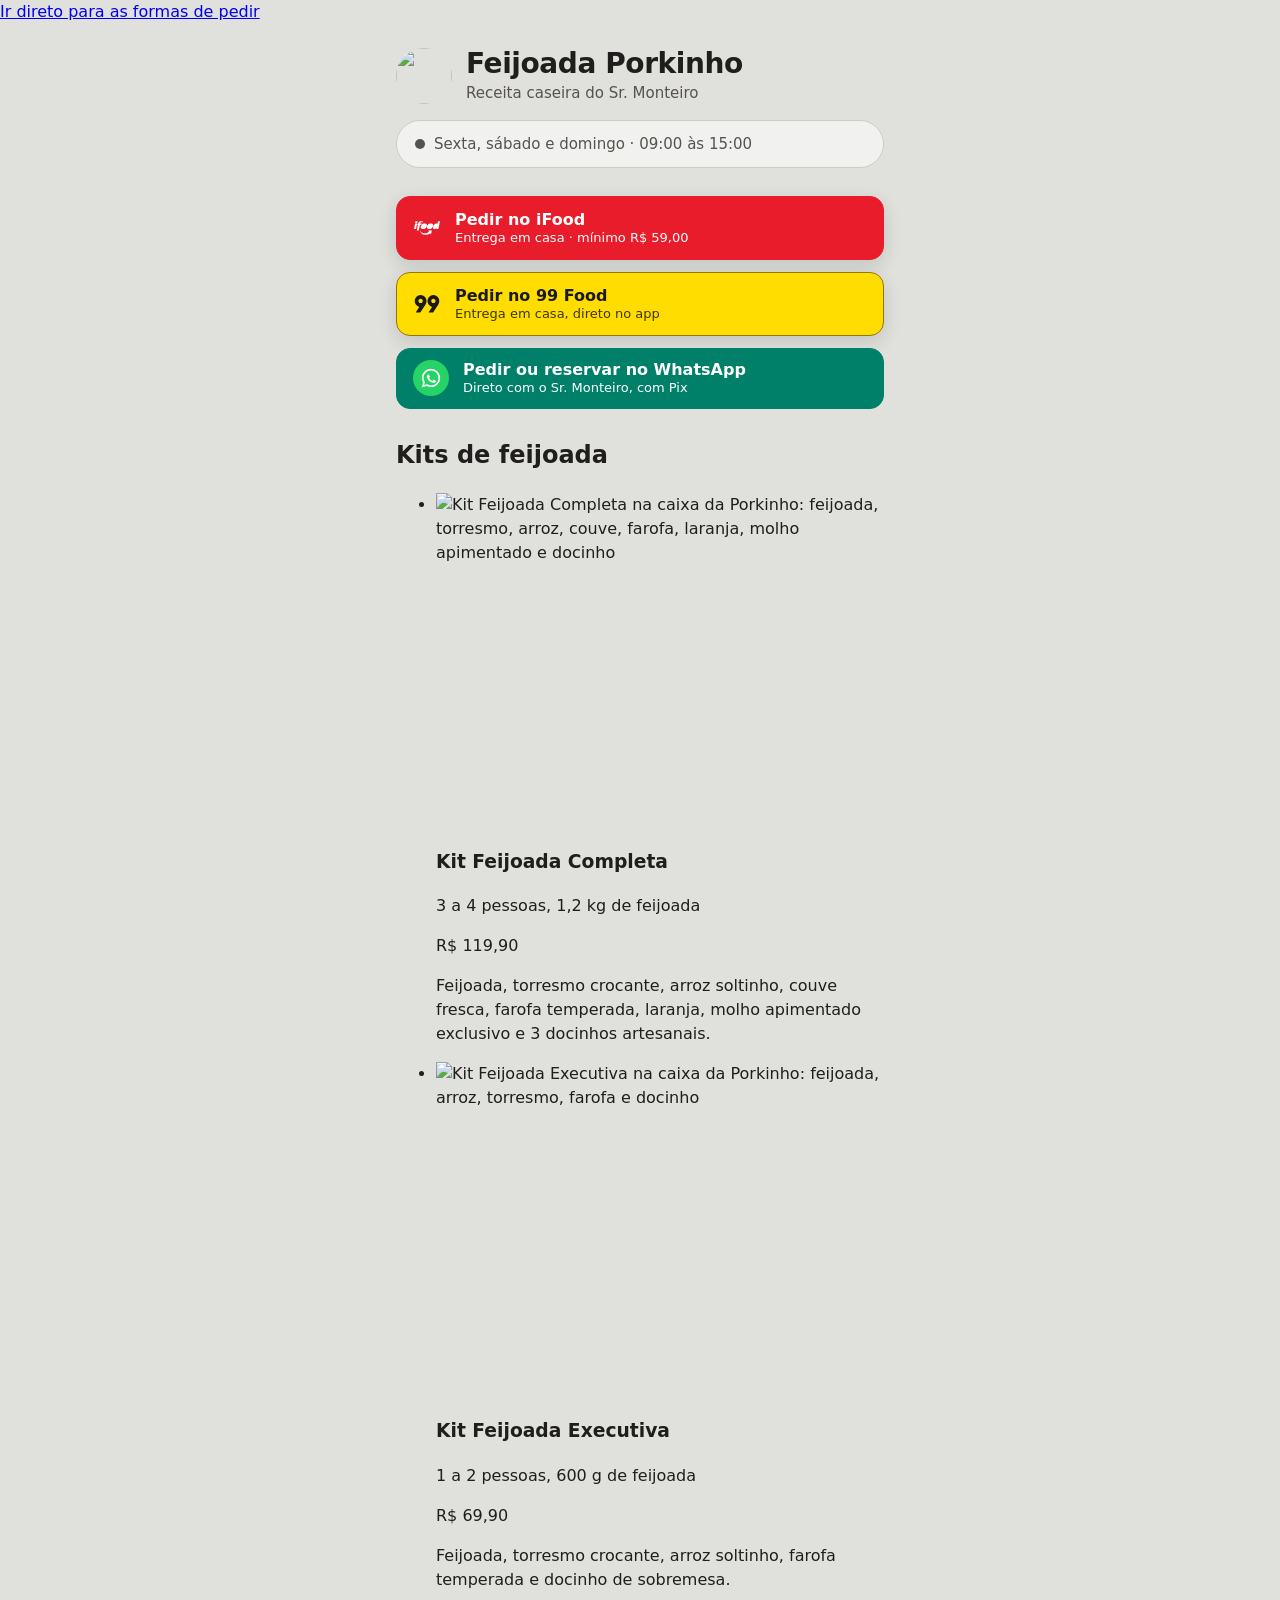
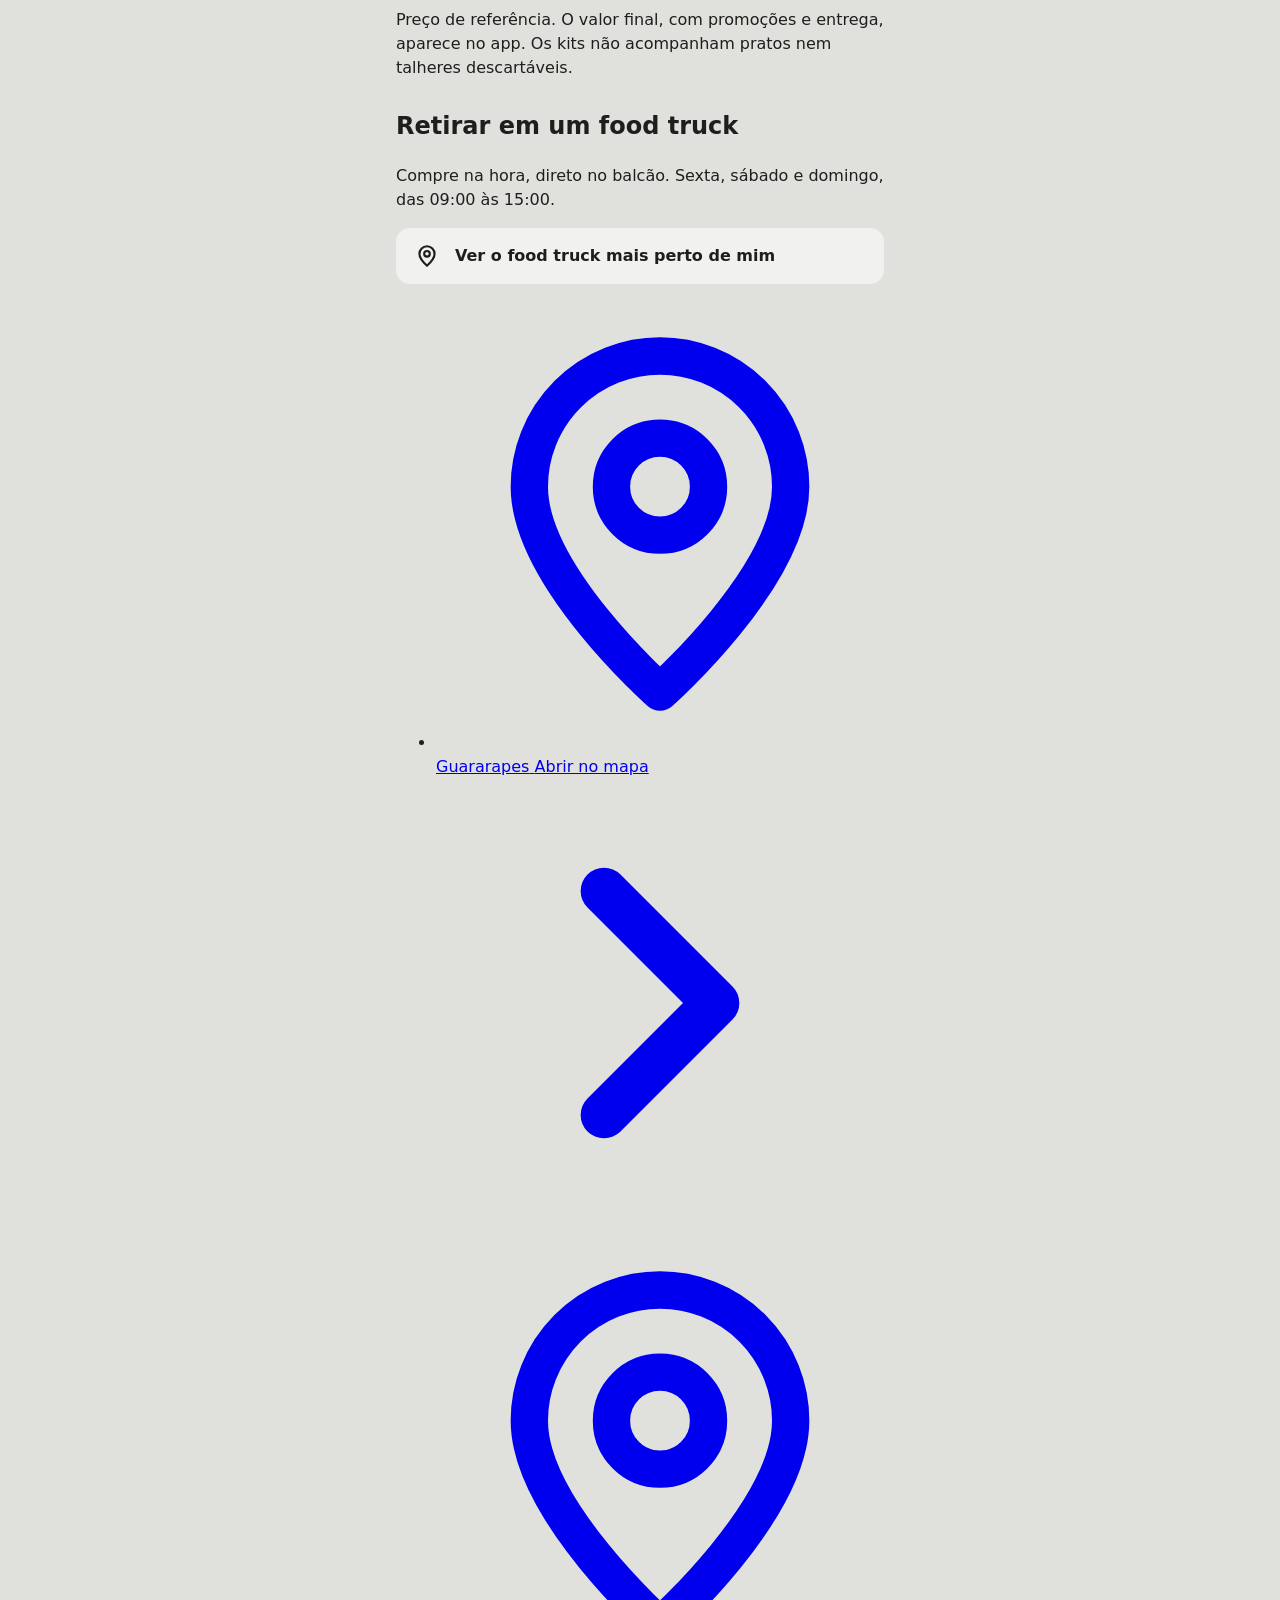
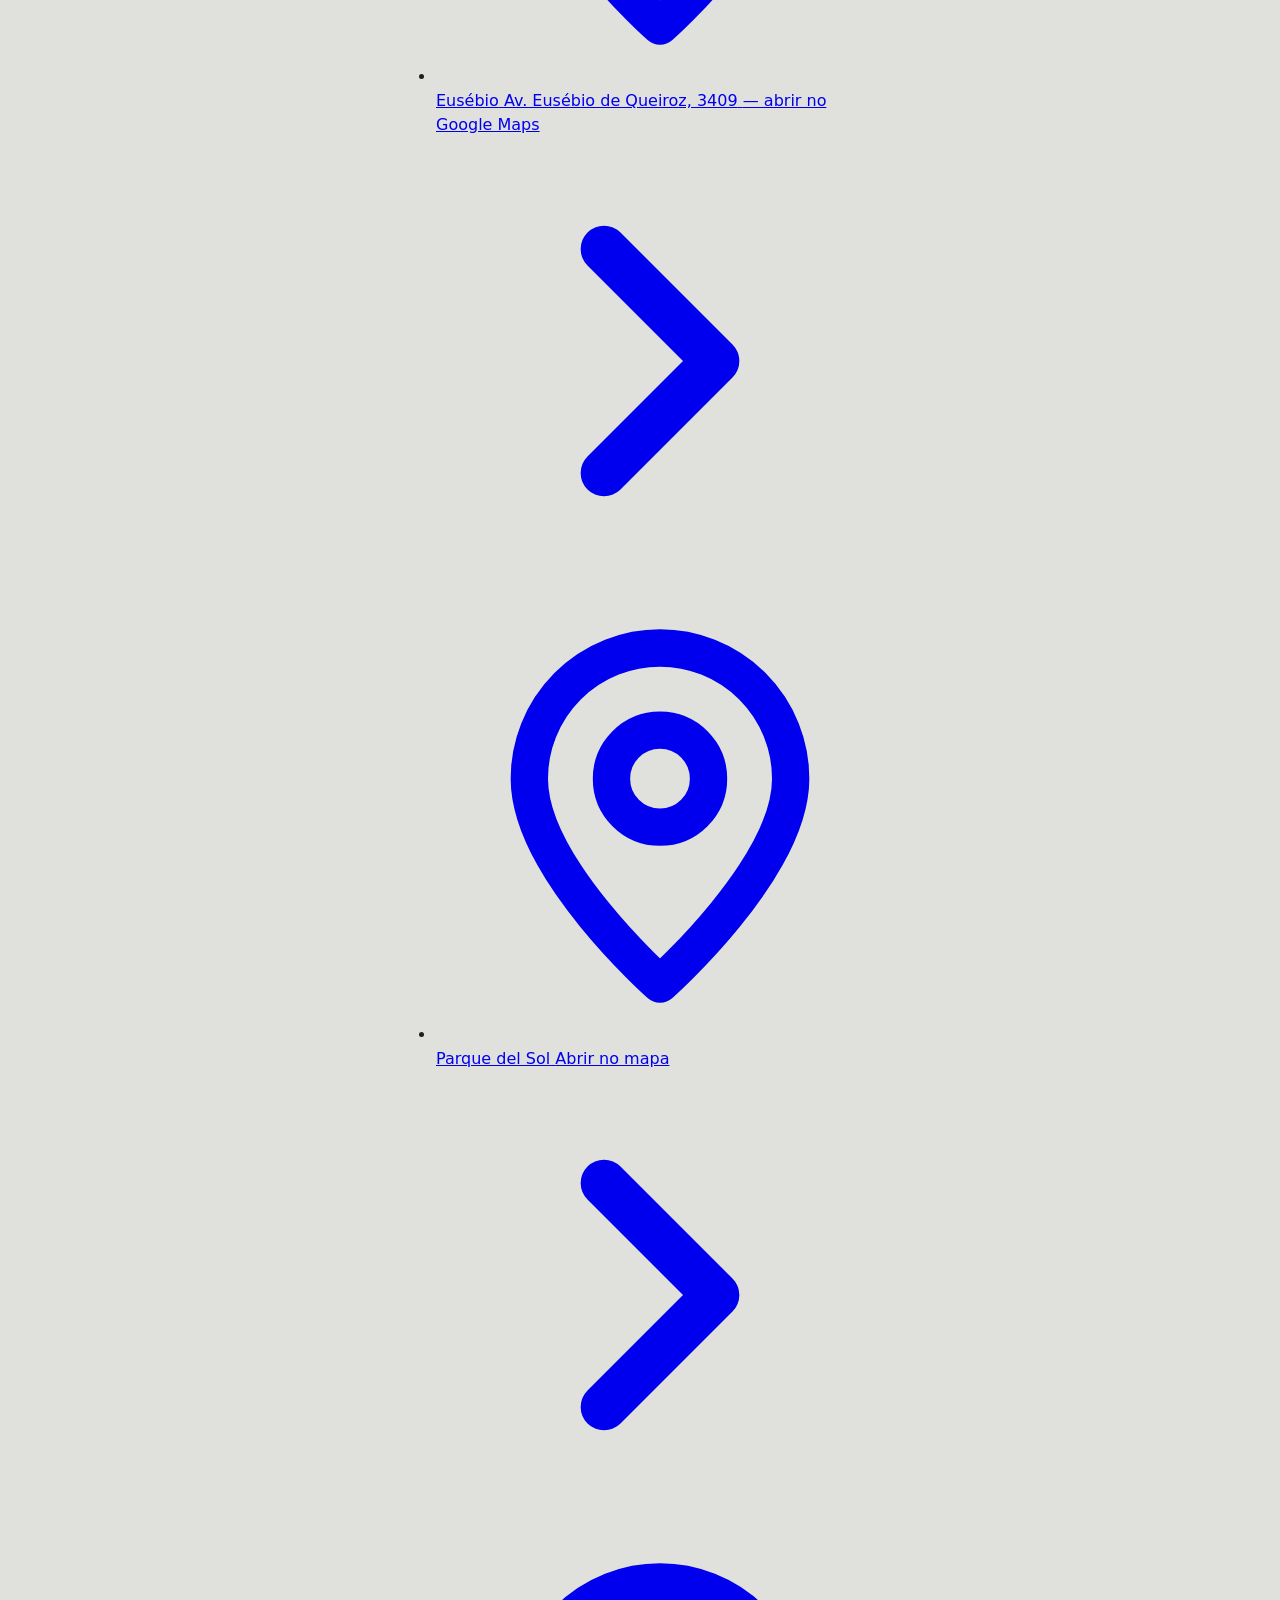
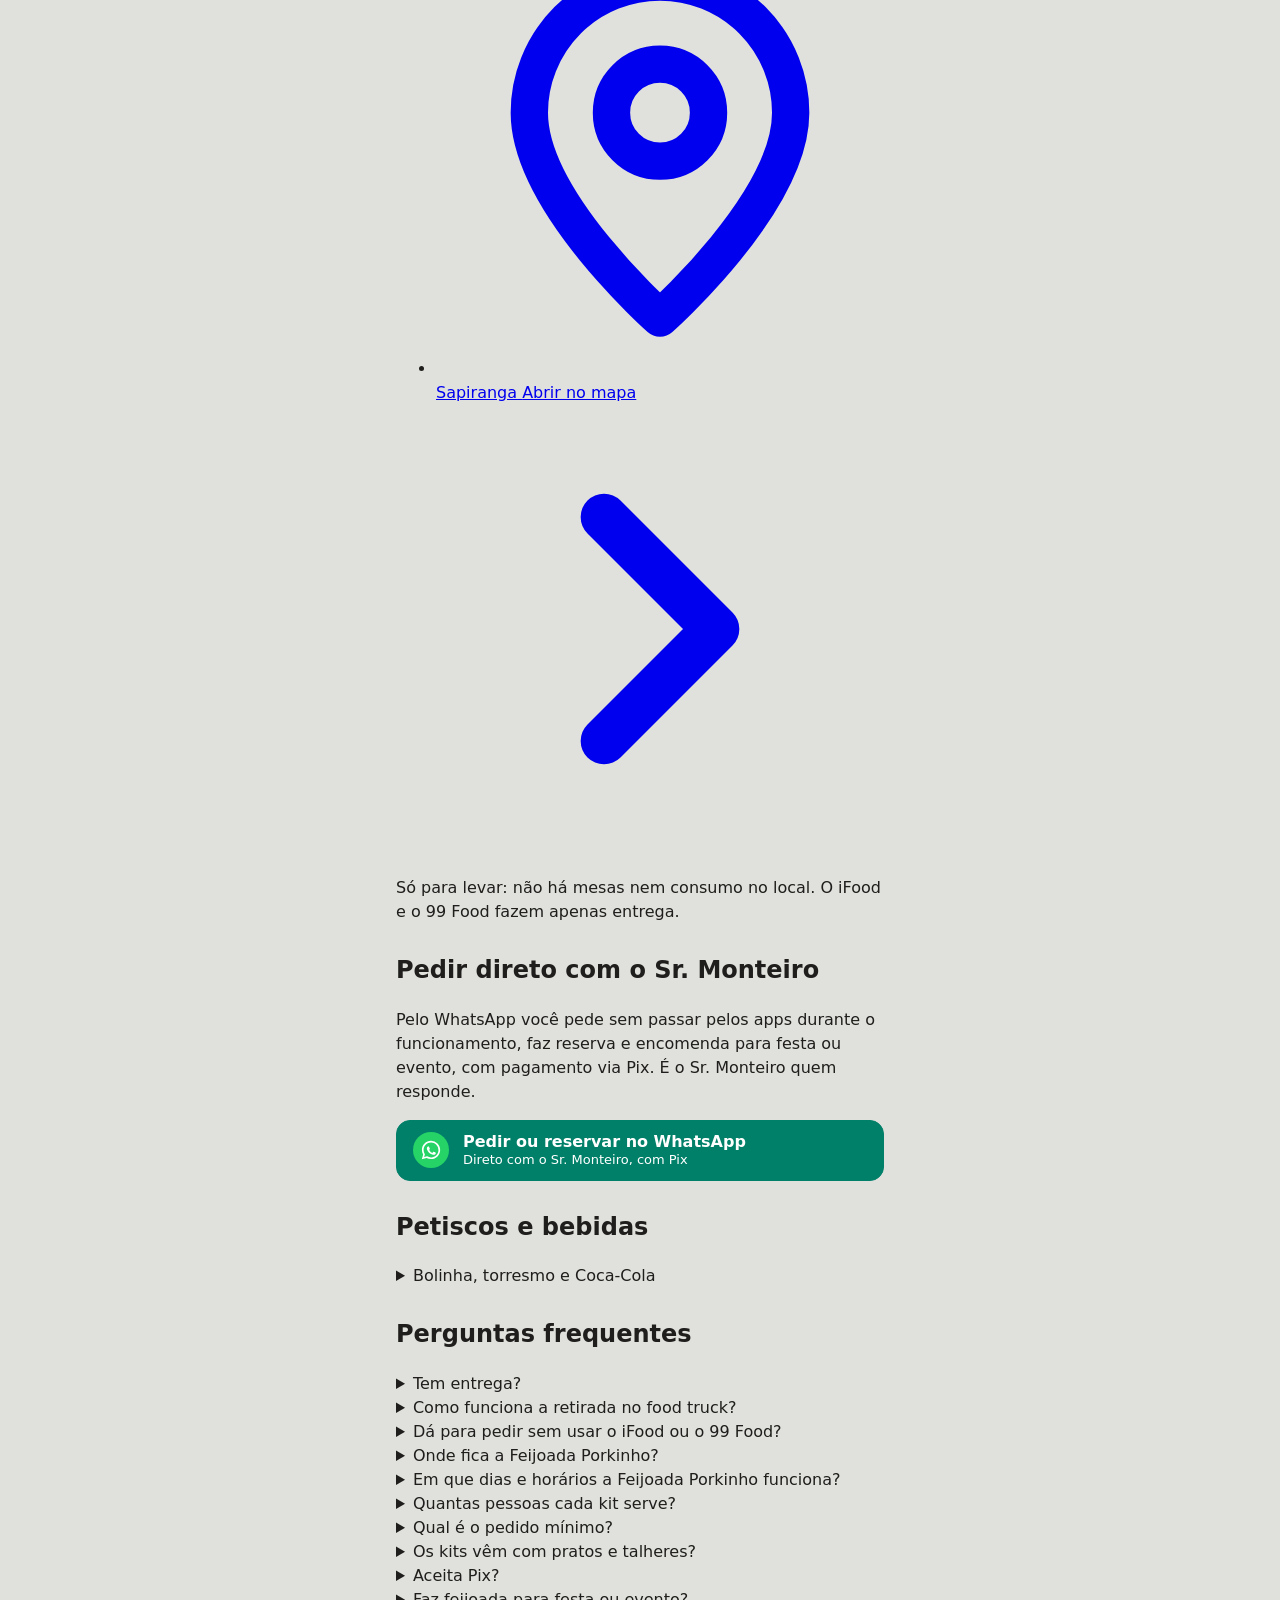
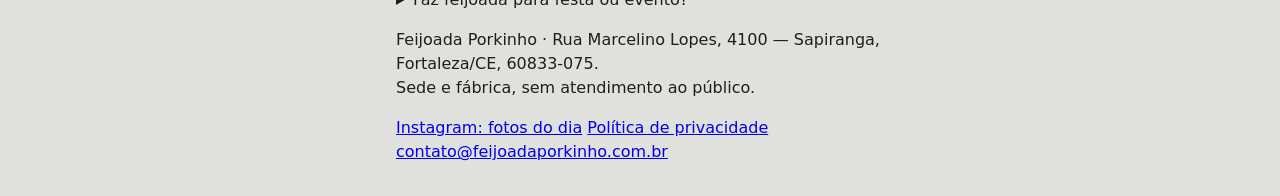
==== commit f1fe3531: "Preço sem dourado, logo do WhatsApp no círculo verde e WhatsApp na barra Aplica as 3 recomendações d" ====
--- a/public/index.html
+++ b/public/index.html
@@ -62,9 +62,9 @@
 .botao__icone--logo{width:auto;min-width:28px}.logo-app{display:block;width:auto}.logo-app--ifood{height:22px}.logo-app--99{height:20px}
 .botao--ifood{background:#E81C2B;border-color:#E81C2B;color:#FFF}.botao--ifood .botao__apoio{color:#FFF}
 .botao--99{background:#FFDD00;border-color:transparent;color:#1A1A1A}.botao--99 .botao__apoio{color:#3D3500}@media(prefers-color-scheme:light){.botao--99{border-color:#8F7A00}}
-.botao--whatsapp{background:#008069;border-color:#008069;color:#FFF}.botao--whatsapp .botao__icone,.botao--whatsapp .botao__apoio{color:#FFF}
+.botao--whatsapp{background:#008069;border-color:#008069;color:#FFF}.botao--whatsapp .botao__icone,.botao--whatsapp .botao__apoio{color:#FFF}.botao--whatsapp .botao__icone{width:36px;height:36px;min-width:36px;border-radius:50%;background:#25D366}.botao--whatsapp .botao__icone svg{width:22px;height:22px}
 </style>
-<link rel="stylesheet" href="/css/style.css?v=17">
+<link rel="stylesheet" href="/css/style.css?v=18">
 <!-- Marca que ha JavaScript ANTES da primeira pintura. Sem isto, o botao
      de geolocalizacao so aparecia no DOMContentLoaded e empurrava a lista
      de pontos para baixo (layout shift). Liberado na CSP por hash, nao
@@ -97,7 +97,7 @@
     <a class="botao botao--primario botao--ifood" href="/go/ifood"
        rel="nofollow noopener noreferrer">
       <span class="botao__icone botao__icone--logo" aria-hidden="true">
-        <svg class="logo-app logo-app--ifood" viewBox="0 0 1500 793" role="img" aria-label="iFood"><path fill="currentColor" fill-rule="evenodd" d="M406 0L455 2L501 13L502 20L490 81L470 73L455 70L433 68L403 69L390 73L382 78L374 86L366 100L357 140L441 140L429 201L428 203L342 203L273 544L159 544L228 207L228 203L189 203L201 140L240 140L252 107L269 76L282 61L282 59L300 41L302 41L313 31L331 20L357 9L381 3ZM1386 6L1500 6L1408 455L1296 455L1308 398L1302 398L1287 418L1272 431L1249 445L1223 455L1199 460L1169 462L1151 459L1139 454L1126 445L1113 430L1106 417L1099 390L1099 364L1106 327L1117 295L1131 266L1149 237L1165 218L1165 216L1170 212L1170 210L1197 183L1233 157L1266 142L1291 136L1318 135L1359 139ZM88 8L203 8L185 101L70 102ZM603 133L644 135L682 145L712 162L733 184L741 199L746 214L748 225L748 257L741 292L726 330L700 371L667 406L639 427L597 448L575 455L549 460L501 461L472 456L440 444L419 430L402 412L392 394L386 371L385 347L391 309L401 279L414 252L430 227L441 215L441 213L449 206L449 204L475 180L495 166L521 152L548 142L580 135ZM963 133L1004 135L1024 139L1047 147L1064 156L1079 167L1098 190L1104 203L1109 221L1110 251L1102 294L1086 333L1060 373L1033 402L1031 402L1025 409L1002 426L961 447L918 459L902 461L863 461L830 455L801 444L776 427L764 414L754 398L746 372L745 346L749 317L759 284L774 252L790 227L808 207L808 205L830 184L855 166L881 152L908 142L940 135ZM63 140L177 140L177 145L114 455L0 455ZM349 544L356 545L362 559L377 583L389 599L395 604L395 606L403 613L403 615L431 641L462 663L496 681L535 695L569 702L606 705L638 704L664 701L696 695L735 684L778 667L806 653L837 634L861 616L875 602L800 544L1029 544L1029 547L979 787L977 786L973 775L973 771L966 755L966 751L959 735L959 731L952 715L947 697L945 692L942 692L912 716L878 737L840 756L804 770L770 780L730 788L694 792L649 793L616 791L588 787L538 773L499 755L457 727L446 716L444 716L413 684L383 641L370 616L360 591L352 563Z"/></svg>
+        <svg class="logo-app logo-app--ifood" viewBox="0 0 1500 793"><path fill="currentColor" fill-rule="evenodd" d="M406 0L455 2L501 13L502 20L490 81L470 73L455 70L433 68L403 69L390 73L382 78L374 86L366 100L357 140L441 140L429 201L428 203L342 203L273 544L159 544L228 207L228 203L189 203L201 140L240 140L252 107L269 76L282 61L282 59L300 41L302 41L313 31L331 20L357 9L381 3ZM1386 6L1500 6L1408 455L1296 455L1308 398L1302 398L1287 418L1272 431L1249 445L1223 455L1199 460L1169 462L1151 459L1139 454L1126 445L1113 430L1106 417L1099 390L1099 364L1106 327L1117 295L1131 266L1149 237L1165 218L1165 216L1170 212L1170 210L1197 183L1233 157L1266 142L1291 136L1318 135L1359 139ZM88 8L203 8L185 101L70 102ZM603 133L644 135L682 145L712 162L733 184L741 199L746 214L748 225L748 257L741 292L726 330L700 371L667 406L639 427L597 448L575 455L549 460L501 461L472 456L440 444L419 430L402 412L392 394L386 371L385 347L391 309L401 279L414 252L430 227L441 215L441 213L449 206L449 204L475 180L495 166L521 152L548 142L580 135ZM963 133L1004 135L1024 139L1047 147L1064 156L1079 167L1098 190L1104 203L1109 221L1110 251L1102 294L1086 333L1060 373L1033 402L1031 402L1025 409L1002 426L961 447L918 459L902 461L863 461L830 455L801 444L776 427L764 414L754 398L746 372L745 346L749 317L759 284L774 252L790 227L808 207L808 205L830 184L855 166L881 152L908 142L940 135ZM63 140L177 140L177 145L114 455L0 455ZM349 544L356 545L362 559L377 583L389 599L395 604L395 606L403 613L403 615L431 641L462 663L496 681L535 695L569 702L606 705L638 704L664 701L696 695L735 684L778 667L806 653L837 634L861 616L875 602L800 544L1029 544L1029 547L979 787L977 786L973 775L973 771L966 755L966 751L959 735L959 731L952 715L947 697L945 692L942 692L912 716L878 737L840 756L804 770L770 780L730 788L694 792L649 793L616 791L588 787L538 773L499 755L457 727L446 716L444 716L413 684L383 641L370 616L360 591L352 563Z"/></svg>
       </span>
       <span class="botao__texto">
         <span class="botao__rotulo">Pedir no iFood</span>
@@ -111,7 +111,7 @@
     <a class="botao botao--primario botao--99" href="/go/99food"
        rel="nofollow noopener noreferrer">
       <span class="botao__icone botao__icone--logo" aria-hidden="true">
-        <svg class="logo-app logo-app--99" viewBox="74 128 352 250" role="img" aria-label="99"><path fill="currentColor" d="m336.5 131.94c-26.428 0-49.864 13.069-64.467 33.217-9.3301 12.868-15.036 28.624-15.63 45.716l-0.0746 2.953c0 38.867 26.527 71.387 62.089 79.765l-44.431 69.233c-1.4402 2.2464 0.13947 5.2286 2.7661 5.2286h54.571c1.3301 0 2.5738-0.68593 3.3035-1.8223l68.789-107.2c8.4043-12.943 13.256-28.505 13.256-45.202v-2.953c-0.66985-17.137-6.4084-32.932-15.779-45.819-14.608-20.091-38.007-33.114-64.392-33.114zm0 49.034c16.179 0 29.299 13.38 29.325 29.9 2e-3 5.2954-1.3217 10.221-3.6399 14.508l-2.2382 3.4857c-5.3517 7.283-13.846 12.018-23.447 12.018-16.199 0-29.33-13.41-29.33-29.956 0.0311-16.572 13.148-29.956 29.33-29.956zm-173-49.033c26.385 0 49.787 13.021 64.397 33.113 9.3706 12.887 15.105 28.685 15.772 45.821v2.9502c0 16.698-4.8488 32.26-13.252 45.202l-68.789 107.2c-0.7299 1.1364-1.9703 1.8206-3.3014 1.8206h-54.573c-2.6275 0-4.2038-2.9785-2.7641-5.2249l44.428-69.234c-35.563-8.378-62.086-40.9-62.086-79.767l0.07392-2.9502c0.59235-17.092 6.301-32.852 15.629-45.72 14.605-20.149 38.038-33.214 64.467-33.214zm-2.4e-4 108.94c9.6014 0 18.098-4.733 23.448-12.016l2.238-3.4878c2.3175-4.2868 3.6431-9.2098 3.6409-14.505-0.028-16.519-13.146-29.903-29.327-29.903-16.181 0-29.298 13.383-29.329 29.955 0 16.545 13.131 29.956 29.329 29.956z"/></svg>
+        <svg class="logo-app logo-app--99" viewBox="74 128 352 250"><path fill="currentColor" d="m336.5 131.94c-26.428 0-49.864 13.069-64.467 33.217-9.3301 12.868-15.036 28.624-15.63 45.716l-0.0746 2.953c0 38.867 26.527 71.387 62.089 79.765l-44.431 69.233c-1.4402 2.2464 0.13947 5.2286 2.7661 5.2286h54.571c1.3301 0 2.5738-0.68593 3.3035-1.8223l68.789-107.2c8.4043-12.943 13.256-28.505 13.256-45.202v-2.953c-0.66985-17.137-6.4084-32.932-15.779-45.819-14.608-20.091-38.007-33.114-64.392-33.114zm0 49.034c16.179 0 29.299 13.38 29.325 29.9 2e-3 5.2954-1.3217 10.221-3.6399 14.508l-2.2382 3.4857c-5.3517 7.283-13.846 12.018-23.447 12.018-16.199 0-29.33-13.41-29.33-29.956 0.0311-16.572 13.148-29.956 29.33-29.956zm-173-49.033c26.385 0 49.787 13.021 64.397 33.113 9.3706 12.887 15.105 28.685 15.772 45.821v2.9502c0 16.698-4.8488 32.26-13.252 45.202l-68.789 107.2c-0.7299 1.1364-1.9703 1.8206-3.3014 1.8206h-54.573c-2.6275 0-4.2038-2.9785-2.7641-5.2249l44.428-69.234c-35.563-8.378-62.086-40.9-62.086-79.767l0.07392-2.9502c0.59235-17.092 6.301-32.852 15.629-45.72 14.605-20.149 38.038-33.214 64.467-33.214zm-2.4e-4 108.94c9.6014 0 18.098-4.733 23.448-12.016l2.238-3.4878c2.3175-4.2868 3.6431-9.2098 3.6409-14.505-0.028-16.519-13.146-29.903-29.327-29.903-16.181 0-29.298 13.383-29.329 29.955 0 16.545 13.131 29.956 29.329 29.956z"/></svg>
       </span>
       <span class="botao__texto">
         <span class="botao__rotulo">Pedir no 99 Food</span>
@@ -346,7 +346,7 @@
             <a class="botao botao--primario botao--ifood" href="/go/ifood"
                rel="nofollow noopener noreferrer">
               <span class="botao__icone botao__icone--logo" aria-hidden="true">
-        <svg class="logo-app logo-app--ifood" viewBox="0 0 1500 793" role="img" aria-label="iFood"><path fill="currentColor" fill-rule="evenodd" d="M406 0L455 2L501 13L502 20L490 81L470 73L455 70L433 68L403 69L390 73L382 78L374 86L366 100L357 140L441 140L429 201L428 203L342 203L273 544L159 544L228 207L228 203L189 203L201 140L240 140L252 107L269 76L282 61L282 59L300 41L302 41L313 31L331 20L357 9L381 3ZM1386 6L1500 6L1408 455L1296 455L1308 398L1302 398L1287 418L1272 431L1249 445L1223 455L1199 460L1169 462L1151 459L1139 454L1126 445L1113 430L1106 417L1099 390L1099 364L1106 327L1117 295L1131 266L1149 237L1165 218L1165 216L1170 212L1170 210L1197 183L1233 157L1266 142L1291 136L1318 135L1359 139ZM88 8L203 8L185 101L70 102ZM603 133L644 135L682 145L712 162L733 184L741 199L746 214L748 225L748 257L741 292L726 330L700 371L667 406L639 427L597 448L575 455L549 460L501 461L472 456L440 444L419 430L402 412L392 394L386 371L385 347L391 309L401 279L414 252L430 227L441 215L441 213L449 206L449 204L475 180L495 166L521 152L548 142L580 135ZM963 133L1004 135L1024 139L1047 147L1064 156L1079 167L1098 190L1104 203L1109 221L1110 251L1102 294L1086 333L1060 373L1033 402L1031 402L1025 409L1002 426L961 447L918 459L902 461L863 461L830 455L801 444L776 427L764 414L754 398L746 372L745 346L749 317L759 284L774 252L790 227L808 207L808 205L830 184L855 166L881 152L908 142L940 135ZM63 140L177 140L177 145L114 455L0 455ZM349 544L356 545L362 559L377 583L389 599L395 604L395 606L403 613L403 615L431 641L462 663L496 681L535 695L569 702L606 705L638 704L664 701L696 695L735 684L778 667L806 653L837 634L861 616L875 602L800 544L1029 544L1029 547L979 787L977 786L973 775L973 771L966 755L966 751L959 735L959 731L952 715L947 697L945 692L942 692L912 716L878 737L840 756L804 770L770 780L730 788L694 792L649 793L616 791L588 787L538 773L499 755L457 727L446 716L444 716L413 684L383 641L370 616L360 591L352 563Z"/></svg>
+        <svg class="logo-app logo-app--ifood" viewBox="0 0 1500 793"><path fill="currentColor" fill-rule="evenodd" d="M406 0L455 2L501 13L502 20L490 81L470 73L455 70L433 68L403 69L390 73L382 78L374 86L366 100L357 140L441 140L429 201L428 203L342 203L273 544L159 544L228 207L228 203L189 203L201 140L240 140L252 107L269 76L282 61L282 59L300 41L302 41L313 31L331 20L357 9L381 3ZM1386 6L1500 6L1408 455L1296 455L1308 398L1302 398L1287 418L1272 431L1249 445L1223 455L1199 460L1169 462L1151 459L1139 454L1126 445L1113 430L1106 417L1099 390L1099 364L1106 327L1117 295L1131 266L1149 237L1165 218L1165 216L1170 212L1170 210L1197 183L1233 157L1266 142L1291 136L1318 135L1359 139ZM88 8L203 8L185 101L70 102ZM603 133L644 135L682 145L712 162L733 184L741 199L746 214L748 225L748 257L741 292L726 330L700 371L667 406L639 427L597 448L575 455L549 460L501 461L472 456L440 444L419 430L402 412L392 394L386 371L385 347L391 309L401 279L414 252L430 227L441 215L441 213L449 206L449 204L475 180L495 166L521 152L548 142L580 135ZM963 133L1004 135L1024 139L1047 147L1064 156L1079 167L1098 190L1104 203L1109 221L1110 251L1102 294L1086 333L1060 373L1033 402L1031 402L1025 409L1002 426L961 447L918 459L902 461L863 461L830 455L801 444L776 427L764 414L754 398L746 372L745 346L749 317L759 284L774 252L790 227L808 207L808 205L830 184L855 166L881 152L908 142L940 135ZM63 140L177 140L177 145L114 455L0 455ZM349 544L356 545L362 559L377 583L389 599L395 604L395 606L403 613L403 615L431 641L462 663L496 681L535 695L569 702L606 705L638 704L664 701L696 695L735 684L778 667L806 653L837 634L861 616L875 602L800 544L1029 544L1029 547L979 787L977 786L973 775L973 771L966 755L966 751L959 735L959 731L952 715L947 697L945 692L942 692L912 716L878 737L840 756L804 770L770 780L730 788L694 792L649 793L616 791L588 787L538 773L499 755L457 727L446 716L444 716L413 684L383 641L370 616L360 591L352 563Z"/></svg>
               </span>
               <span class="botao__texto"><span class="botao__rotulo">Pedir no iFood</span></span>
               <span class="botao__seta" aria-hidden="true">
@@ -356,7 +356,7 @@
             <a class="botao botao--primario botao--99" href="/go/99food"
                rel="nofollow noopener noreferrer">
               <span class="botao__icone botao__icone--logo" aria-hidden="true">
-        <svg class="logo-app logo-app--99" viewBox="74 128 352 250" role="img" aria-label="99"><path fill="currentColor" d="m336.5 131.94c-26.428 0-49.864 13.069-64.467 33.217-9.3301 12.868-15.036 28.624-15.63 45.716l-0.0746 2.953c0 38.867 26.527 71.387 62.089 79.765l-44.431 69.233c-1.4402 2.2464 0.13947 5.2286 2.7661 5.2286h54.571c1.3301 0 2.5738-0.68593 3.3035-1.8223l68.789-107.2c8.4043-12.943 13.256-28.505 13.256-45.202v-2.953c-0.66985-17.137-6.4084-32.932-15.779-45.819-14.608-20.091-38.007-33.114-64.392-33.114zm0 49.034c16.179 0 29.299 13.38 29.325 29.9 2e-3 5.2954-1.3217 10.221-3.6399 14.508l-2.2382 3.4857c-5.3517 7.283-13.846 12.018-23.447 12.018-16.199 0-29.33-13.41-29.33-29.956 0.0311-16.572 13.148-29.956 29.33-29.956zm-173-49.033c26.385 0 49.787 13.021 64.397 33.113 9.3706 12.887 15.105 28.685 15.772 45.821v2.9502c0 16.698-4.8488 32.26-13.252 45.202l-68.789 107.2c-0.7299 1.1364-1.9703 1.8206-3.3014 1.8206h-54.573c-2.6275 0-4.2038-2.9785-2.7641-5.2249l44.428-69.234c-35.563-8.378-62.086-40.9-62.086-79.767l0.07392-2.9502c0.59235-17.092 6.301-32.852 15.629-45.72 14.605-20.149 38.038-33.214 64.467-33.214zm-2.4e-4 108.94c9.6014 0 18.098-4.733 23.448-12.016l2.238-3.4878c2.3175-4.2868 3.6431-9.2098 3.6409-14.505-0.028-16.519-13.146-29.903-29.327-29.903-16.181 0-29.298 13.383-29.329 29.955 0 16.545 13.131 29.956 29.329 29.956z"/></svg>
+        <svg class="logo-app logo-app--99" viewBox="74 128 352 250"><path fill="currentColor" d="m336.5 131.94c-26.428 0-49.864 13.069-64.467 33.217-9.3301 12.868-15.036 28.624-15.63 45.716l-0.0746 2.953c0 38.867 26.527 71.387 62.089 79.765l-44.431 69.233c-1.4402 2.2464 0.13947 5.2286 2.7661 5.2286h54.571c1.3301 0 2.5738-0.68593 3.3035-1.8223l68.789-107.2c8.4043-12.943 13.256-28.505 13.256-45.202v-2.953c-0.66985-17.137-6.4084-32.932-15.779-45.819-14.608-20.091-38.007-33.114-64.392-33.114zm0 49.034c16.179 0 29.299 13.38 29.325 29.9 2e-3 5.2954-1.3217 10.221-3.6399 14.508l-2.2382 3.4857c-5.3517 7.283-13.846 12.018-23.447 12.018-16.199 0-29.33-13.41-29.33-29.956 0.0311-16.572 13.148-29.956 29.33-29.956zm-173-49.033c26.385 0 49.787 13.021 64.397 33.113 9.3706 12.887 15.105 28.685 15.772 45.821v2.9502c0 16.698-4.8488 32.26-13.252 45.202l-68.789 107.2c-0.7299 1.1364-1.9703 1.8206-3.3014 1.8206h-54.573c-2.6275 0-4.2038-2.9785-2.7641-5.2249l44.428-69.234c-35.563-8.378-62.086-40.9-62.086-79.767l0.07392-2.9502c0.59235-17.092 6.301-32.852 15.629-45.72 14.605-20.149 38.038-33.214 64.467-33.214zm-2.4e-4 108.94c9.6014 0 18.098-4.733 23.448-12.016l2.238-3.4878c2.3175-4.2868 3.6431-9.2098 3.6409-14.505-0.028-16.519-13.146-29.903-29.327-29.903-16.181 0-29.298 13.383-29.329 29.955 0 16.545 13.131 29.956 29.329 29.956z"/></svg>
               </span>
               <span class="botao__texto"><span class="botao__rotulo">Pedir no 99 Food</span></span>
               <span class="botao__seta" aria-hidden="true">
@@ -417,14 +417,16 @@
     </section>
   </main>
 
-  <!-- Barra fixa de pedido. Aparece so depois que os botoes do topo saem
+  <!-- Barra fixa de pedido (iFood, 99 Food e WhatsApp, so os logos).
+       Aparece so depois que os botoes do topo saem
        da tela (app.js, prepararBarra), para quem decidiu pelo kit nao ter
        de rolar de volta. Fora do horario ela nao aparece (nao ha pedido a
        fazer) e sem JavaScript ela nunca aparece. ?de=barra separa
        estes cliques no relatorio, sem mudar a rota. -->
-  <nav class="barra-pedido" id="barra-pedido" aria-label="Pedir pelo aplicativo" hidden>
-    <a class="barra-pedido__botao barra-pedido__botao--ifood" href="/go/ifood?de=barra" rel="nofollow noopener noreferrer">Pedir no iFood</a>
-    <a class="barra-pedido__botao barra-pedido__botao--99" href="/go/99food?de=barra" rel="nofollow noopener noreferrer">Pedir no 99 Food</a>
+  <nav class="barra-pedido" id="barra-pedido" aria-label="Pedir" hidden>
+    <a class="barra-pedido__botao barra-pedido__botao--ifood" href="/go/ifood?de=barra" rel="nofollow noopener noreferrer"><svg class="logo-app logo-app--ifood" viewBox="0 0 1500 793"><path fill="currentColor" fill-rule="evenodd" d="M406 0L455 2L501 13L502 20L490 81L470 73L455 70L433 68L403 69L390 73L382 78L374 86L366 100L357 140L441 140L429 201L428 203L342 203L273 544L159 544L228 207L228 203L189 203L201 140L240 140L252 107L269 76L282 61L282 59L300 41L302 41L313 31L331 20L357 9L381 3ZM1386 6L1500 6L1408 455L1296 455L1308 398L1302 398L1287 418L1272 431L1249 445L1223 455L1199 460L1169 462L1151 459L1139 454L1126 445L1113 430L1106 417L1099 390L1099 364L1106 327L1117 295L1131 266L1149 237L1165 218L1165 216L1170 212L1170 210L1197 183L1233 157L1266 142L1291 136L1318 135L1359 139ZM88 8L203 8L185 101L70 102ZM603 133L644 135L682 145L712 162L733 184L741 199L746 214L748 225L748 257L741 292L726 330L700 371L667 406L639 427L597 448L575 455L549 460L501 461L472 456L440 444L419 430L402 412L392 394L386 371L385 347L391 309L401 279L414 252L430 227L441 215L441 213L449 206L449 204L475 180L495 166L521 152L548 142L580 135ZM963 133L1004 135L1024 139L1047 147L1064 156L1079 167L1098 190L1104 203L1109 221L1110 251L1102 294L1086 333L1060 373L1033 402L1031 402L1025 409L1002 426L961 447L918 459L902 461L863 461L830 455L801 444L776 427L764 414L754 398L746 372L745 346L749 317L759 284L774 252L790 227L808 207L808 205L830 184L855 166L881 152L908 142L940 135ZM63 140L177 140L177 145L114 455L0 455ZM349 544L356 545L362 559L377 583L389 599L395 604L395 606L403 613L403 615L431 641L462 663L496 681L535 695L569 702L606 705L638 704L664 701L696 695L735 684L778 667L806 653L837 634L861 616L875 602L800 544L1029 544L1029 547L979 787L977 786L973 775L973 771L966 755L966 751L959 735L959 731L952 715L947 697L945 692L942 692L912 716L878 737L840 756L804 770L770 780L730 788L694 792L649 793L616 791L588 787L538 773L499 755L457 727L446 716L444 716L413 684L383 641L370 616L360 591L352 563Z"/></svg><span class="visualmente-oculto">Pedir no iFood</span></a>
+    <a class="barra-pedido__botao barra-pedido__botao--99" href="/go/99food?de=barra" rel="nofollow noopener noreferrer"><svg class="logo-app logo-app--99" viewBox="74 128 352 250"><path fill="currentColor" d="m336.5 131.94c-26.428 0-49.864 13.069-64.467 33.217-9.3301 12.868-15.036 28.624-15.63 45.716l-0.0746 2.953c0 38.867 26.527 71.387 62.089 79.765l-44.431 69.233c-1.4402 2.2464 0.13947 5.2286 2.7661 5.2286h54.571c1.3301 0 2.5738-0.68593 3.3035-1.8223l68.789-107.2c8.4043-12.943 13.256-28.505 13.256-45.202v-2.953c-0.66985-17.137-6.4084-32.932-15.779-45.819-14.608-20.091-38.007-33.114-64.392-33.114zm0 49.034c16.179 0 29.299 13.38 29.325 29.9 2e-3 5.2954-1.3217 10.221-3.6399 14.508l-2.2382 3.4857c-5.3517 7.283-13.846 12.018-23.447 12.018-16.199 0-29.33-13.41-29.33-29.956 0.0311-16.572 13.148-29.956 29.33-29.956zm-173-49.033c26.385 0 49.787 13.021 64.397 33.113 9.3706 12.887 15.105 28.685 15.772 45.821v2.9502c0 16.698-4.8488 32.26-13.252 45.202l-68.789 107.2c-0.7299 1.1364-1.9703 1.8206-3.3014 1.8206h-54.573c-2.6275 0-4.2038-2.9785-2.7641-5.2249l44.428-69.234c-35.563-8.378-62.086-40.9-62.086-79.767l0.07392-2.9502c0.59235-17.092 6.301-32.852 15.629-45.72 14.605-20.149 38.038-33.214 64.467-33.214zm-2.4e-4 108.94c9.6014 0 18.098-4.733 23.448-12.016l2.238-3.4878c2.3175-4.2868 3.6431-9.2098 3.6409-14.505-0.028-16.519-13.146-29.903-29.327-29.903-16.181 0-29.298 13.383-29.329 29.955 0 16.545 13.131 29.956 29.329 29.956z"/></svg><span class="visualmente-oculto">Pedir no 99 Food</span></a>
+    <a class="barra-pedido__botao barra-pedido__botao--wa" href="/go/whatsapp?de=barra" rel="nofollow noopener noreferrer"><svg class="logo-app logo-app--wa" viewBox="0 0 24 24" fill="currentColor"><path d="M12.04 2c-5.5 0-9.96 4.46-9.96 9.96 0 1.76.46 3.48 1.34 5L2 22l5.17-1.35a9.94 9.94 0 0 0 4.87 1.26h.01c5.5 0 9.96-4.46 9.96-9.96 0-2.66-1.04-5.16-2.92-7.04A9.9 9.9 0 0 0 12.04 2Zm0 1.86c2.17 0 4.2.84 5.73 2.38a8.05 8.05 0 0 1 2.37 5.72c0 4.47-3.63 8.1-8.1 8.1a8.1 8.1 0 0 1-4.13-1.13l-.3-.18-3.07.8.82-2.99-.19-.31a8.06 8.06 0 0 1-1.24-4.29c0-4.47 3.64-8.1 8.11-8.1Zm-3.1 4.3c-.16 0-.42.06-.64.3-.22.24-.85.83-.85 2.02s.87 2.34 1 2.5c.12.17 1.68 2.66 4.12 3.62 2.03.8 2.45.64 2.89.6.44-.04 1.42-.58 1.62-1.14.2-.56.2-1.04.14-1.14-.06-.1-.22-.16-.46-.28-.24-.12-1.42-.7-1.64-.78-.22-.08-.38-.12-.54.12-.16.24-.62.78-.76.94-.14.16-.28.18-.52.06-.24-.12-1.01-.37-1.93-1.19-.71-.64-1.19-1.42-1.33-1.66-.14-.24-.01-.37.1-.49.11-.11.24-.28.36-.42.12-.14.16-.24.24-.4.08-.16.04-.3-.02-.42-.06-.12-.54-1.3-.74-1.78-.19-.46-.39-.4-.54-.41h-.46Z"/></svg><span class="visualmente-oculto">Pedir no WhatsApp</span></a>
   </nav>
 
   <footer class="rodape">
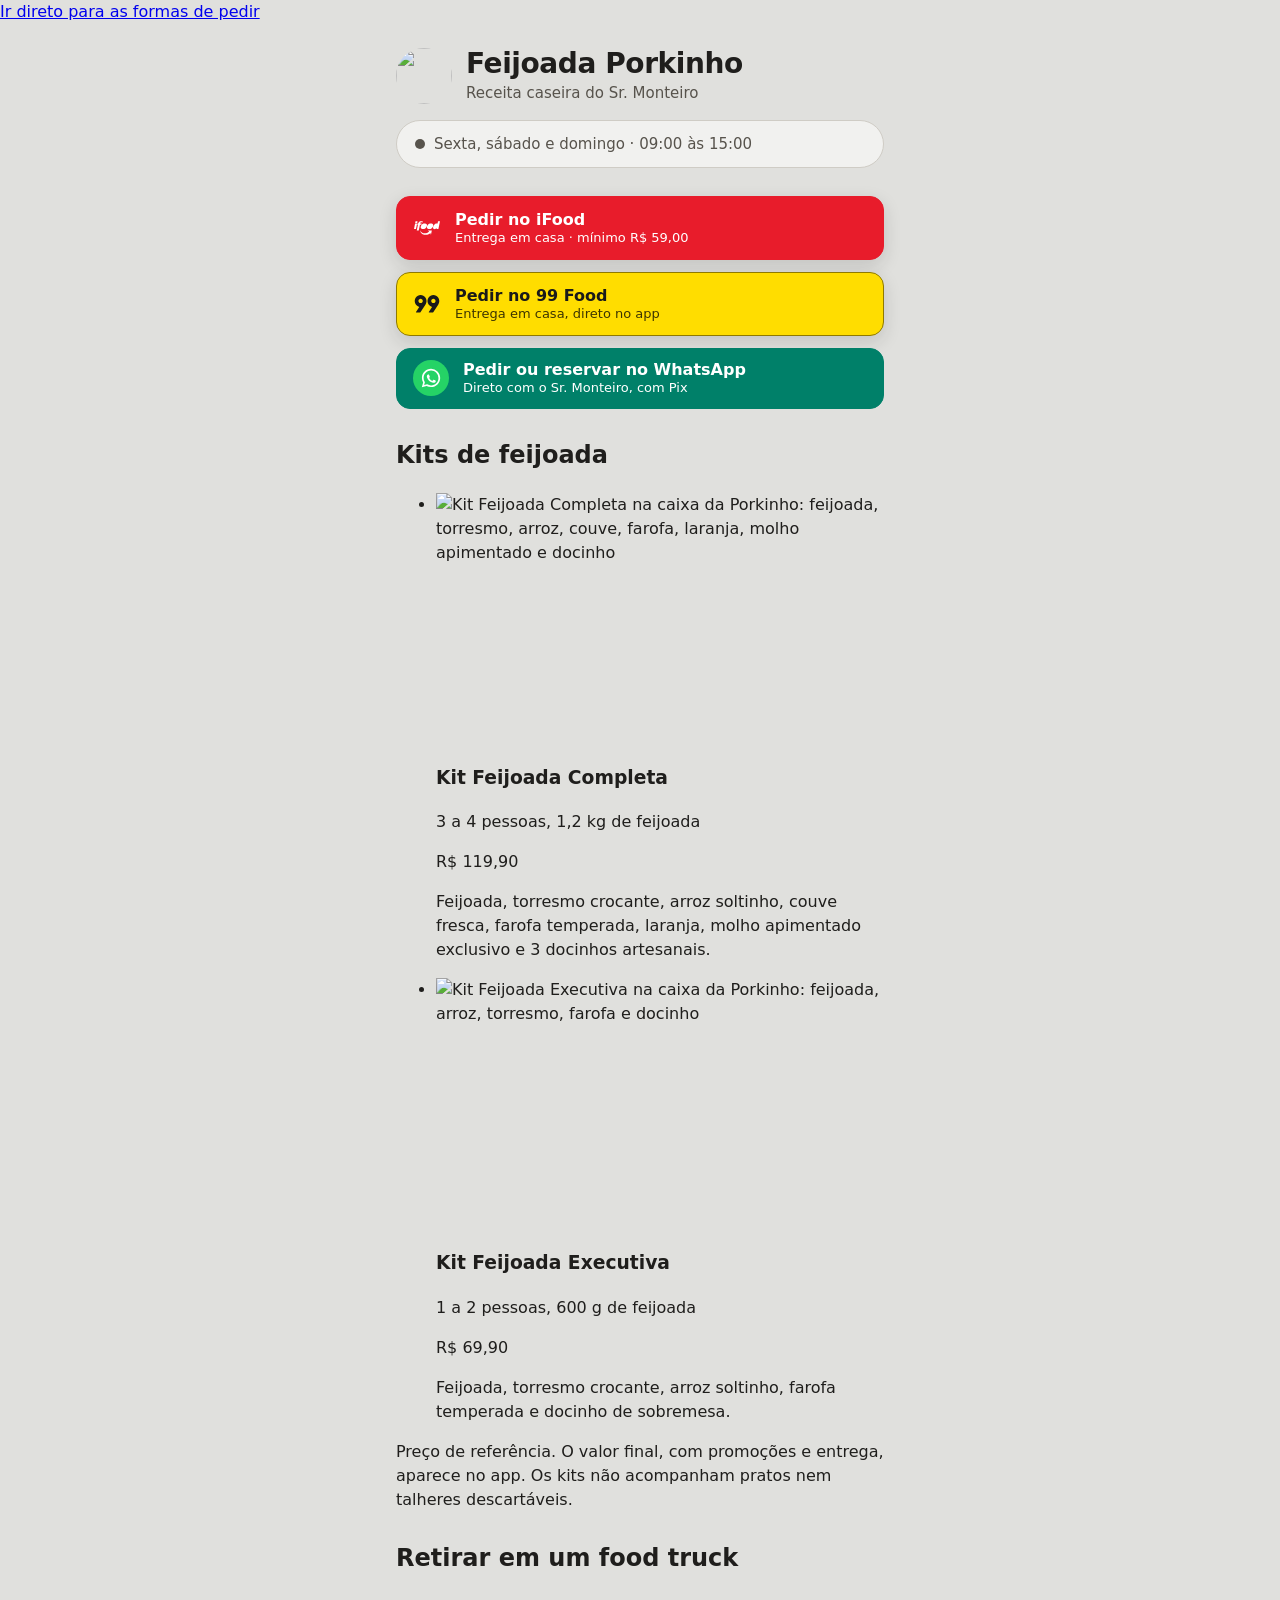
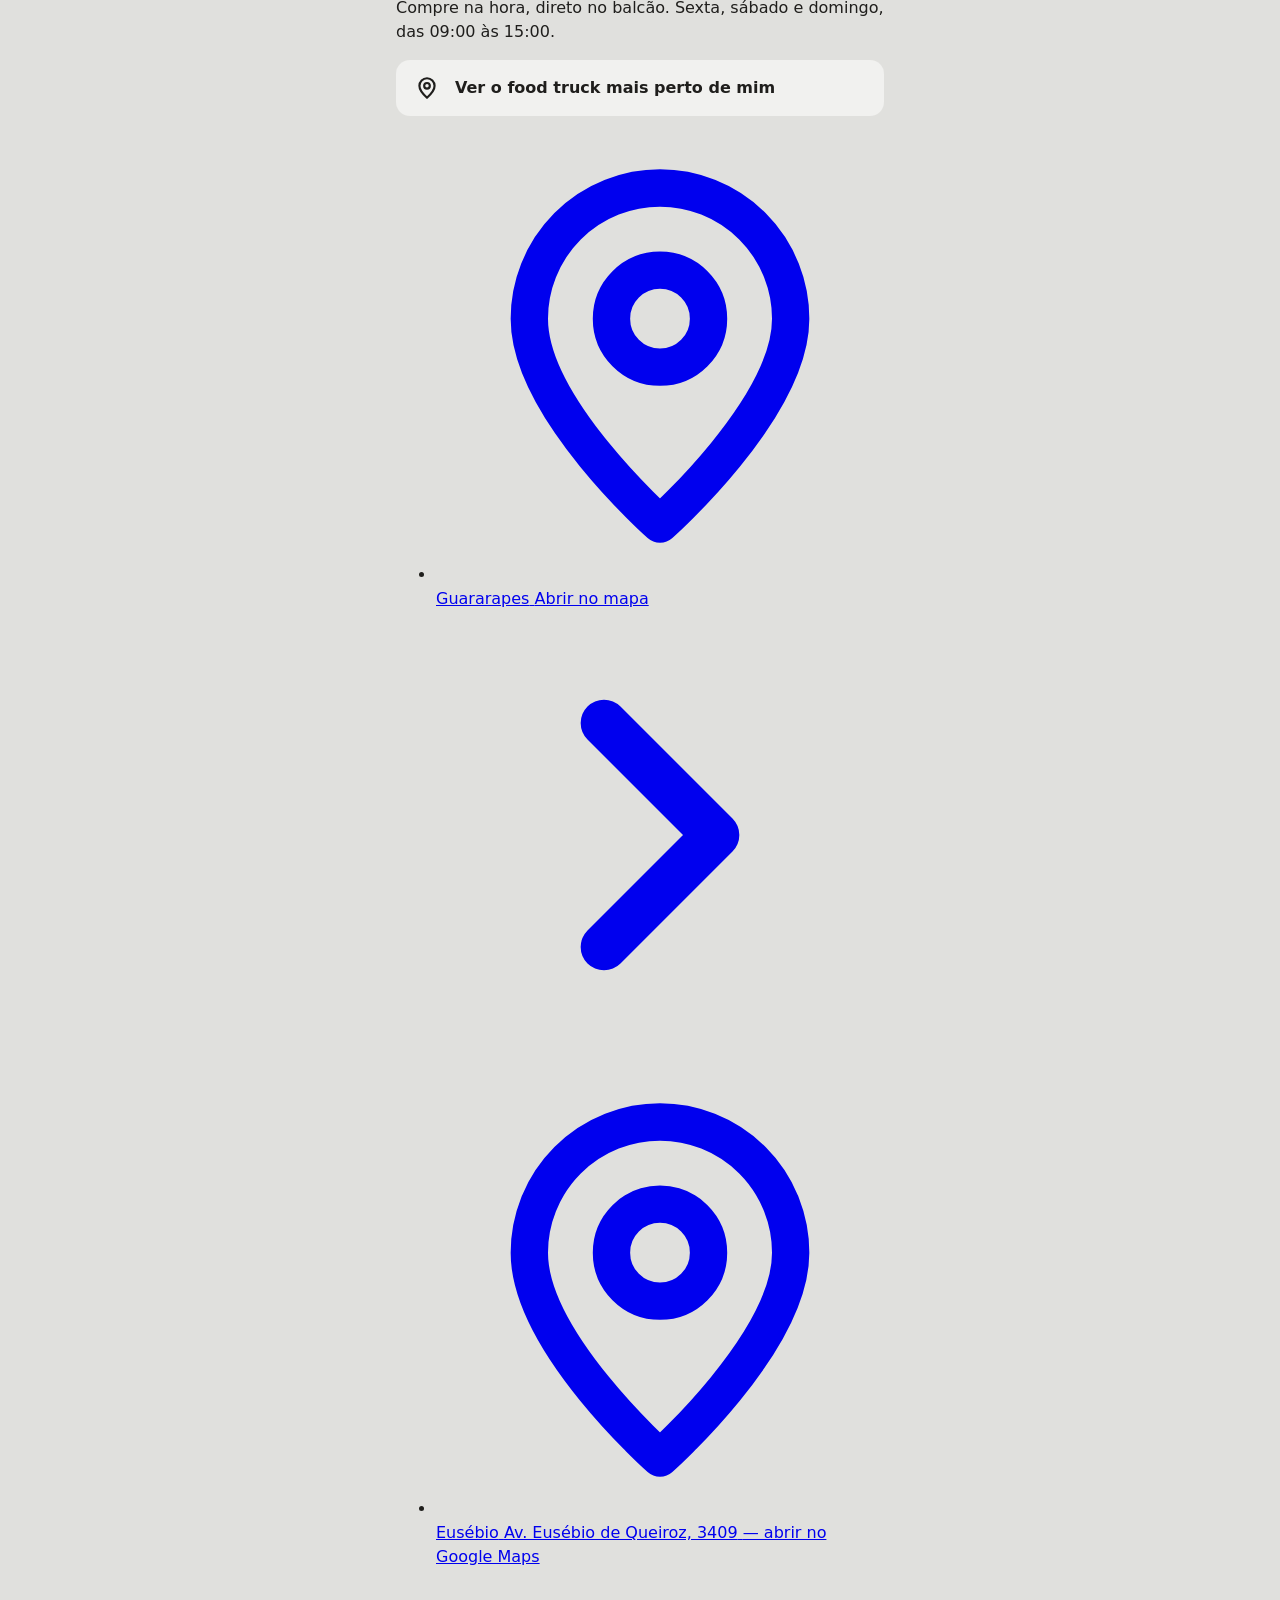
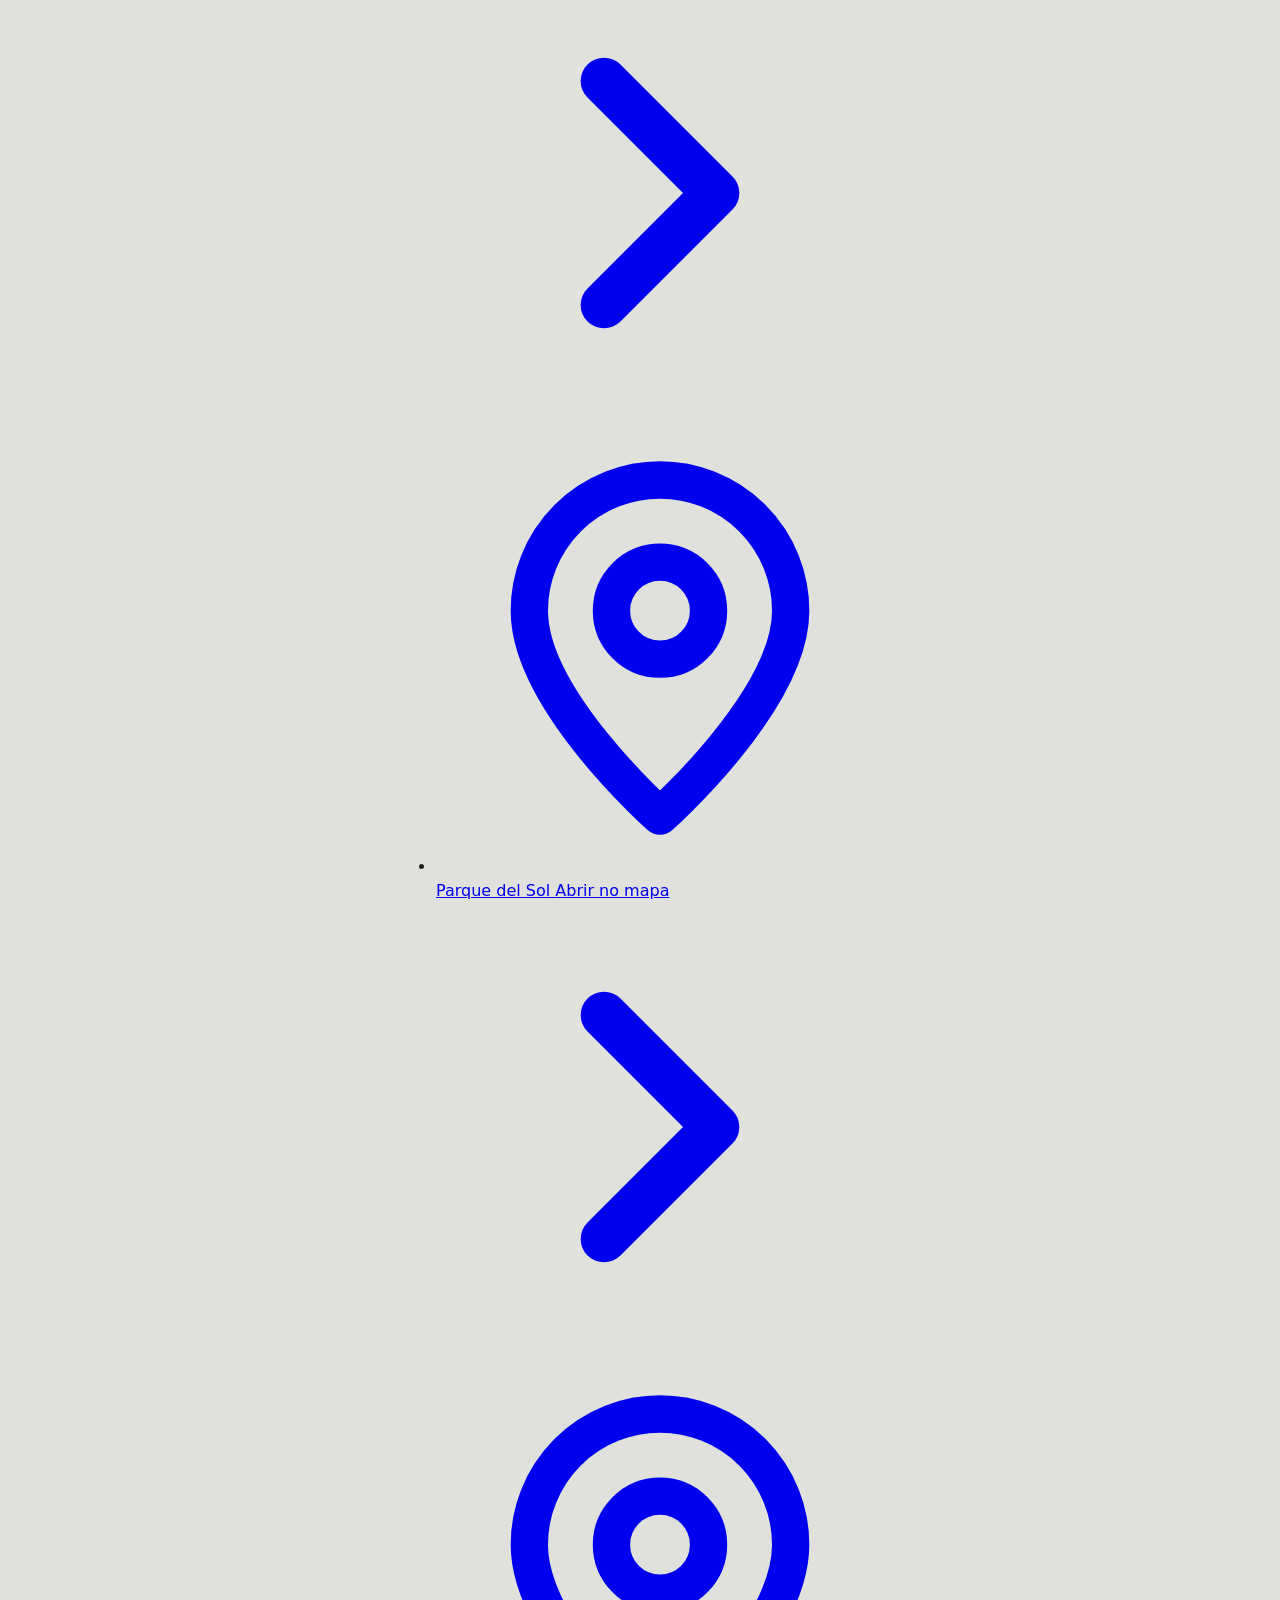
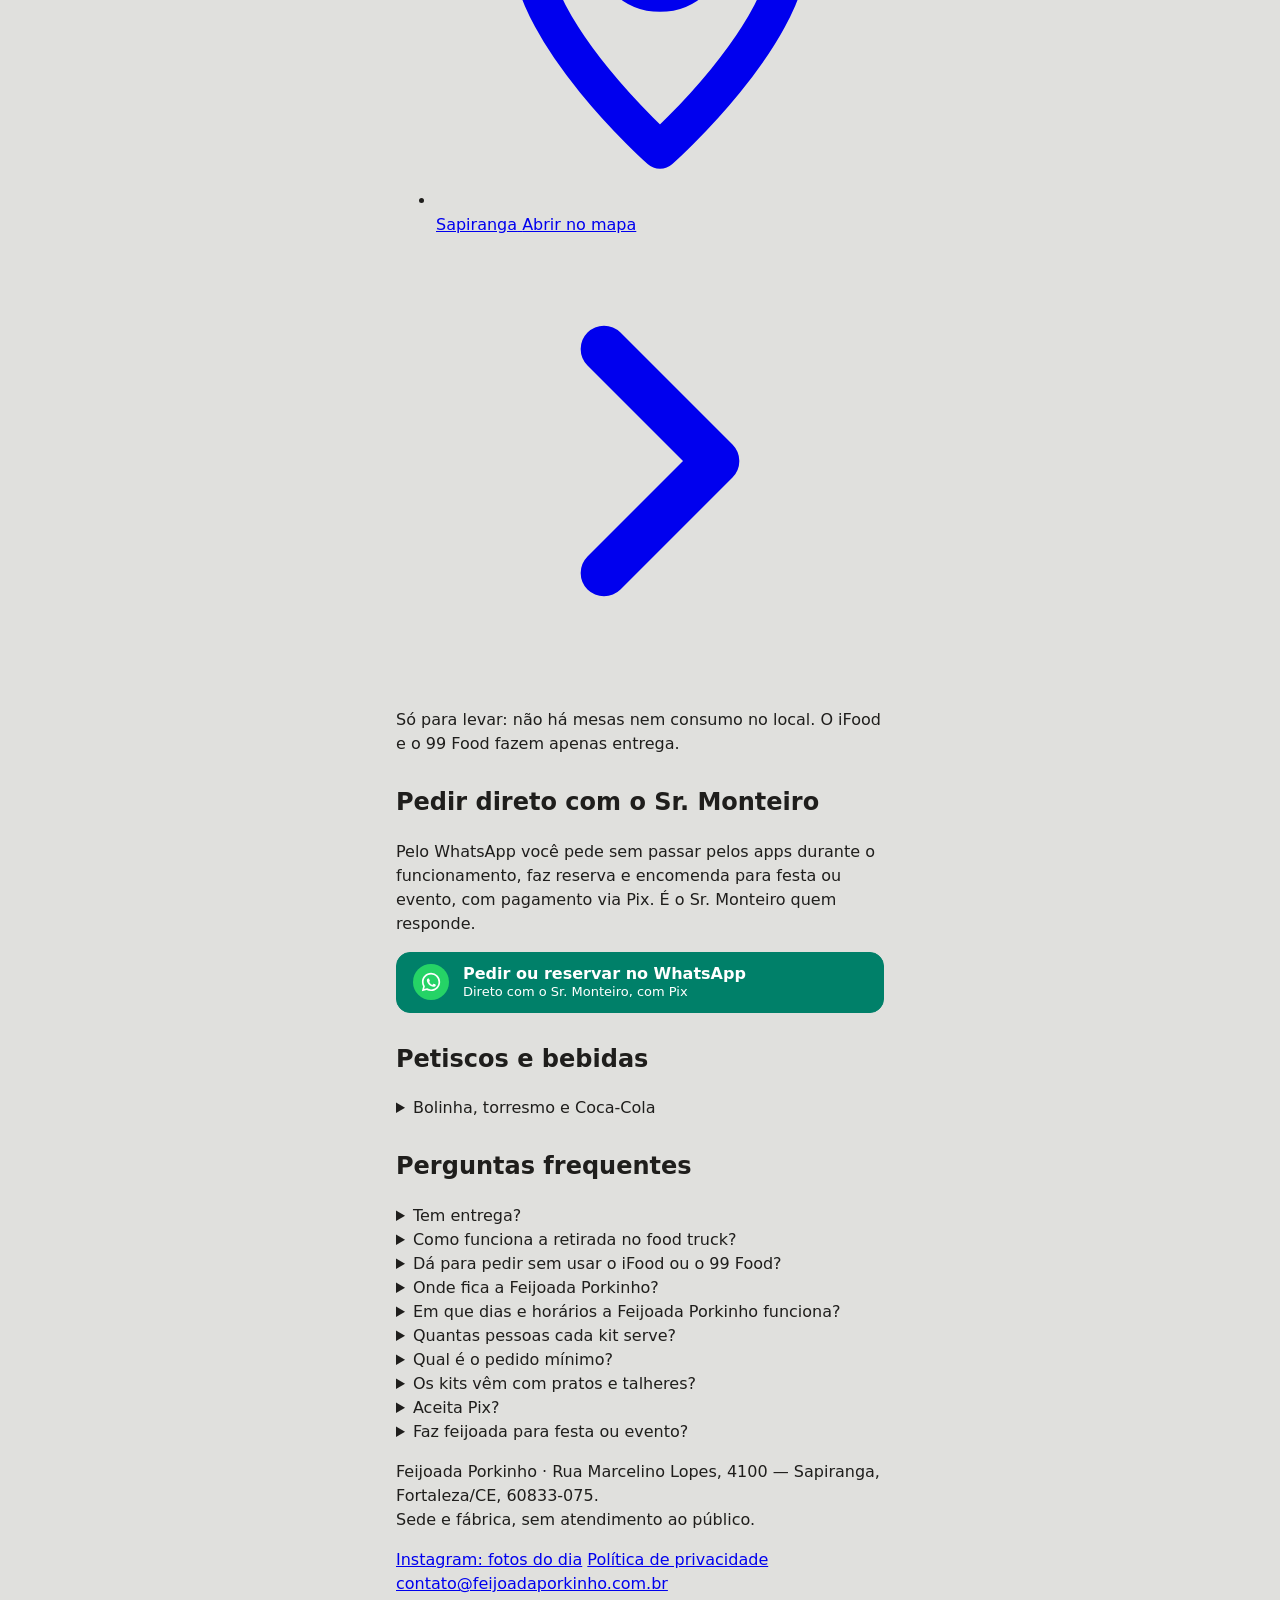
==== commit 53d6f773: "Apps compactos quando fechado, fotos 16:9 nos potes e porção maior Da segunda análise de design do s" ====
--- a/public/index.html
+++ b/public/index.html
@@ -64,7 +64,7 @@
 .botao--99{background:#FFDD00;border-color:transparent;color:#1A1A1A}.botao--99 .botao__apoio{color:#3D3500}@media(prefers-color-scheme:light){.botao--99{border-color:#8F7A00}}
 .botao--whatsapp{background:#008069;border-color:#008069;color:#FFF}.botao--whatsapp .botao__icone,.botao--whatsapp .botao__apoio{color:#FFF}.botao--whatsapp .botao__icone{width:36px;height:36px;min-width:36px;border-radius:50%;background:#25D366}.botao--whatsapp .botao__icone svg{width:22px;height:22px}
 </style>
-<link rel="stylesheet" href="/css/style.css?v=18">
+<link rel="stylesheet" href="/css/style.css?v=19">
 <!-- Marca que ha JavaScript ANTES da primeira pintura. Sem isto, o botao
      de geolocalizacao so aparecia no DOMContentLoaded e empurrava a lista
      de pontos para baixo (layout shift). Liberado na CSP por hash, nao
@@ -94,13 +94,17 @@
 
   <!-- 1. Marketplaces: os canais preferenciais. -->
   <main id="comprar" class="secao">
+    <!-- Fechado, os dois apps viram uma linha compacta lado a lado (classe
+         apps--fechado, app.js): o selo do status ja diz quando abre, e a
+         foto e o preco do kit sobem para a primeira tela. -->
+    <div class="apps" id="apps">
     <a class="botao botao--primario botao--ifood" href="/go/ifood"
        rel="nofollow noopener noreferrer">
       <span class="botao__icone botao__icone--logo" aria-hidden="true">
         <svg class="logo-app logo-app--ifood" viewBox="0 0 1500 793"><path fill="currentColor" fill-rule="evenodd" d="M406 0L455 2L501 13L502 20L490 81L470 73L455 70L433 68L403 69L390 73L382 78L374 86L366 100L357 140L441 140L429 201L428 203L342 203L273 544L159 544L228 207L228 203L189 203L201 140L240 140L252 107L269 76L282 61L282 59L300 41L302 41L313 31L331 20L357 9L381 3ZM1386 6L1500 6L1408 455L1296 455L1308 398L1302 398L1287 418L1272 431L1249 445L1223 455L1199 460L1169 462L1151 459L1139 454L1126 445L1113 430L1106 417L1099 390L1099 364L1106 327L1117 295L1131 266L1149 237L1165 218L1165 216L1170 212L1170 210L1197 183L1233 157L1266 142L1291 136L1318 135L1359 139ZM88 8L203 8L185 101L70 102ZM603 133L644 135L682 145L712 162L733 184L741 199L746 214L748 225L748 257L741 292L726 330L700 371L667 406L639 427L597 448L575 455L549 460L501 461L472 456L440 444L419 430L402 412L392 394L386 371L385 347L391 309L401 279L414 252L430 227L441 215L441 213L449 206L449 204L475 180L495 166L521 152L548 142L580 135ZM963 133L1004 135L1024 139L1047 147L1064 156L1079 167L1098 190L1104 203L1109 221L1110 251L1102 294L1086 333L1060 373L1033 402L1031 402L1025 409L1002 426L961 447L918 459L902 461L863 461L830 455L801 444L776 427L764 414L754 398L746 372L745 346L749 317L759 284L774 252L790 227L808 207L808 205L830 184L855 166L881 152L908 142L940 135ZM63 140L177 140L177 145L114 455L0 455ZM349 544L356 545L362 559L377 583L389 599L395 604L395 606L403 613L403 615L431 641L462 663L496 681L535 695L569 702L606 705L638 704L664 701L696 695L735 684L778 667L806 653L837 634L861 616L875 602L800 544L1029 544L1029 547L979 787L977 786L973 775L973 771L966 755L966 751L959 735L959 731L952 715L947 697L945 692L942 692L912 716L878 737L840 756L804 770L770 780L730 788L694 792L649 793L616 791L588 787L538 773L499 755L457 727L446 716L444 716L413 684L383 641L370 616L360 591L352 563Z"/></svg>
       </span>
       <span class="botao__texto">
-        <span class="botao__rotulo">Pedir no iFood</span>
+        <span class="botao__rotulo"><span class="botao__verbo">Pedir no </span>iFood</span>
         <span class="botao__apoio" data-apoio>Entrega em casa · mínimo R$&nbsp;59,00</span>
       </span>
       <span class="botao__seta" aria-hidden="true">
@@ -114,13 +118,14 @@
         <svg class="logo-app logo-app--99" viewBox="74 128 352 250"><path fill="currentColor" d="m336.5 131.94c-26.428 0-49.864 13.069-64.467 33.217-9.3301 12.868-15.036 28.624-15.63 45.716l-0.0746 2.953c0 38.867 26.527 71.387 62.089 79.765l-44.431 69.233c-1.4402 2.2464 0.13947 5.2286 2.7661 5.2286h54.571c1.3301 0 2.5738-0.68593 3.3035-1.8223l68.789-107.2c8.4043-12.943 13.256-28.505 13.256-45.202v-2.953c-0.66985-17.137-6.4084-32.932-15.779-45.819-14.608-20.091-38.007-33.114-64.392-33.114zm0 49.034c16.179 0 29.299 13.38 29.325 29.9 2e-3 5.2954-1.3217 10.221-3.6399 14.508l-2.2382 3.4857c-5.3517 7.283-13.846 12.018-23.447 12.018-16.199 0-29.33-13.41-29.33-29.956 0.0311-16.572 13.148-29.956 29.33-29.956zm-173-49.033c26.385 0 49.787 13.021 64.397 33.113 9.3706 12.887 15.105 28.685 15.772 45.821v2.9502c0 16.698-4.8488 32.26-13.252 45.202l-68.789 107.2c-0.7299 1.1364-1.9703 1.8206-3.3014 1.8206h-54.573c-2.6275 0-4.2038-2.9785-2.7641-5.2249l44.428-69.234c-35.563-8.378-62.086-40.9-62.086-79.767l0.07392-2.9502c0.59235-17.092 6.301-32.852 15.629-45.72 14.605-20.149 38.038-33.214 64.467-33.214zm-2.4e-4 108.94c9.6014 0 18.098-4.733 23.448-12.016l2.238-3.4878c2.3175-4.2868 3.6431-9.2098 3.6409-14.505-0.028-16.519-13.146-29.903-29.327-29.903-16.181 0-29.298 13.383-29.329 29.955 0 16.545 13.131 29.956 29.329 29.956z"/></svg>
       </span>
       <span class="botao__texto">
-        <span class="botao__rotulo">Pedir no 99 Food</span>
+        <span class="botao__rotulo"><span class="botao__verbo">Pedir no </span>99 Food</span>
         <span class="botao__apoio" data-apoio>Entrega em casa, direto no app</span>
       </span>
       <span class="botao__seta" aria-hidden="true">
         <svg viewBox="0 0 24 24" fill="none" stroke="currentColor" stroke-width="2.5" stroke-linecap="round" stroke-linejoin="round"><path d="m9 18 6-6-6-6"/></svg>
       </span>
     </a>
+    </div>
 
     <!-- Pedido sem app (no horario) ou reserva (fora dele). Fechado, os
          botoes dos apps passam a secundarios e este fica como o unico
@@ -147,8 +152,8 @@
       <ul class="kits">
         <li class="kit">
           <picture>
-            <source srcset="/img/kit-completa.webp?v=3" type="image/webp">
-            <img class="kit__foto" src="/img/kit-completa.jpg?v=3" width="800" height="600"
+            <source srcset="/img/kit-completa.webp?v=4" type="image/webp">
+            <img class="kit__foto" src="/img/kit-completa.jpg?v=4" width="800" height="450"
                  alt="Kit Feijoada Completa na caixa da Porkinho: feijoada, torresmo, arroz, couve, farofa, laranja, molho apimentado e docinho"
                  decoding="async">
           </picture>
@@ -161,8 +166,8 @@
         </li>
         <li class="kit">
           <picture>
-            <source srcset="/img/kit-executiva.webp?v=3" type="image/webp">
-            <img class="kit__foto" src="/img/kit-executiva.jpg?v=3" width="800" height="600"
+            <source srcset="/img/kit-executiva.webp?v=4" type="image/webp">
+            <img class="kit__foto" src="/img/kit-executiva.jpg?v=4" width="800" height="450"
                  alt="Kit Feijoada Executiva na caixa da Porkinho: feijoada, arroz, torresmo, farofa e docinho"
                  loading="lazy" decoding="async">
           </picture>
@@ -736,7 +741,7 @@
                 "price": "69.90",
                 "priceCurrency": "BRL"
               },
-              "image": "https://feijoadaporkinho.com.br/img/kit-executiva.jpg?v=3"
+              "image": "https://feijoadaporkinho.com.br/img/kit-executiva.jpg?v=4"
             },
             {
               "@type": "MenuItem",
@@ -747,7 +752,7 @@
                 "price": "119.90",
                 "priceCurrency": "BRL"
               },
-              "image": "https://feijoadaporkinho.com.br/img/kit-completa.jpg?v=3"
+              "image": "https://feijoadaporkinho.com.br/img/kit-completa.jpg?v=4"
             }
           ]
         },
@@ -895,7 +900,7 @@
 }
 </script>
 
-<script src="/js/app.js?v=11" defer></script>
+<script src="/js/app.js?v=12" defer></script>
 
 <!-- Cloudflare Web Analytics: sem cookie, agregado. Token no README. -->
 <script defer src="https://static.cloudflareinsights.com/beacon.min.js" data-cf-beacon='{"token": "8e8b0d44a40e4c05b79d54e70756893f"}'></script>
